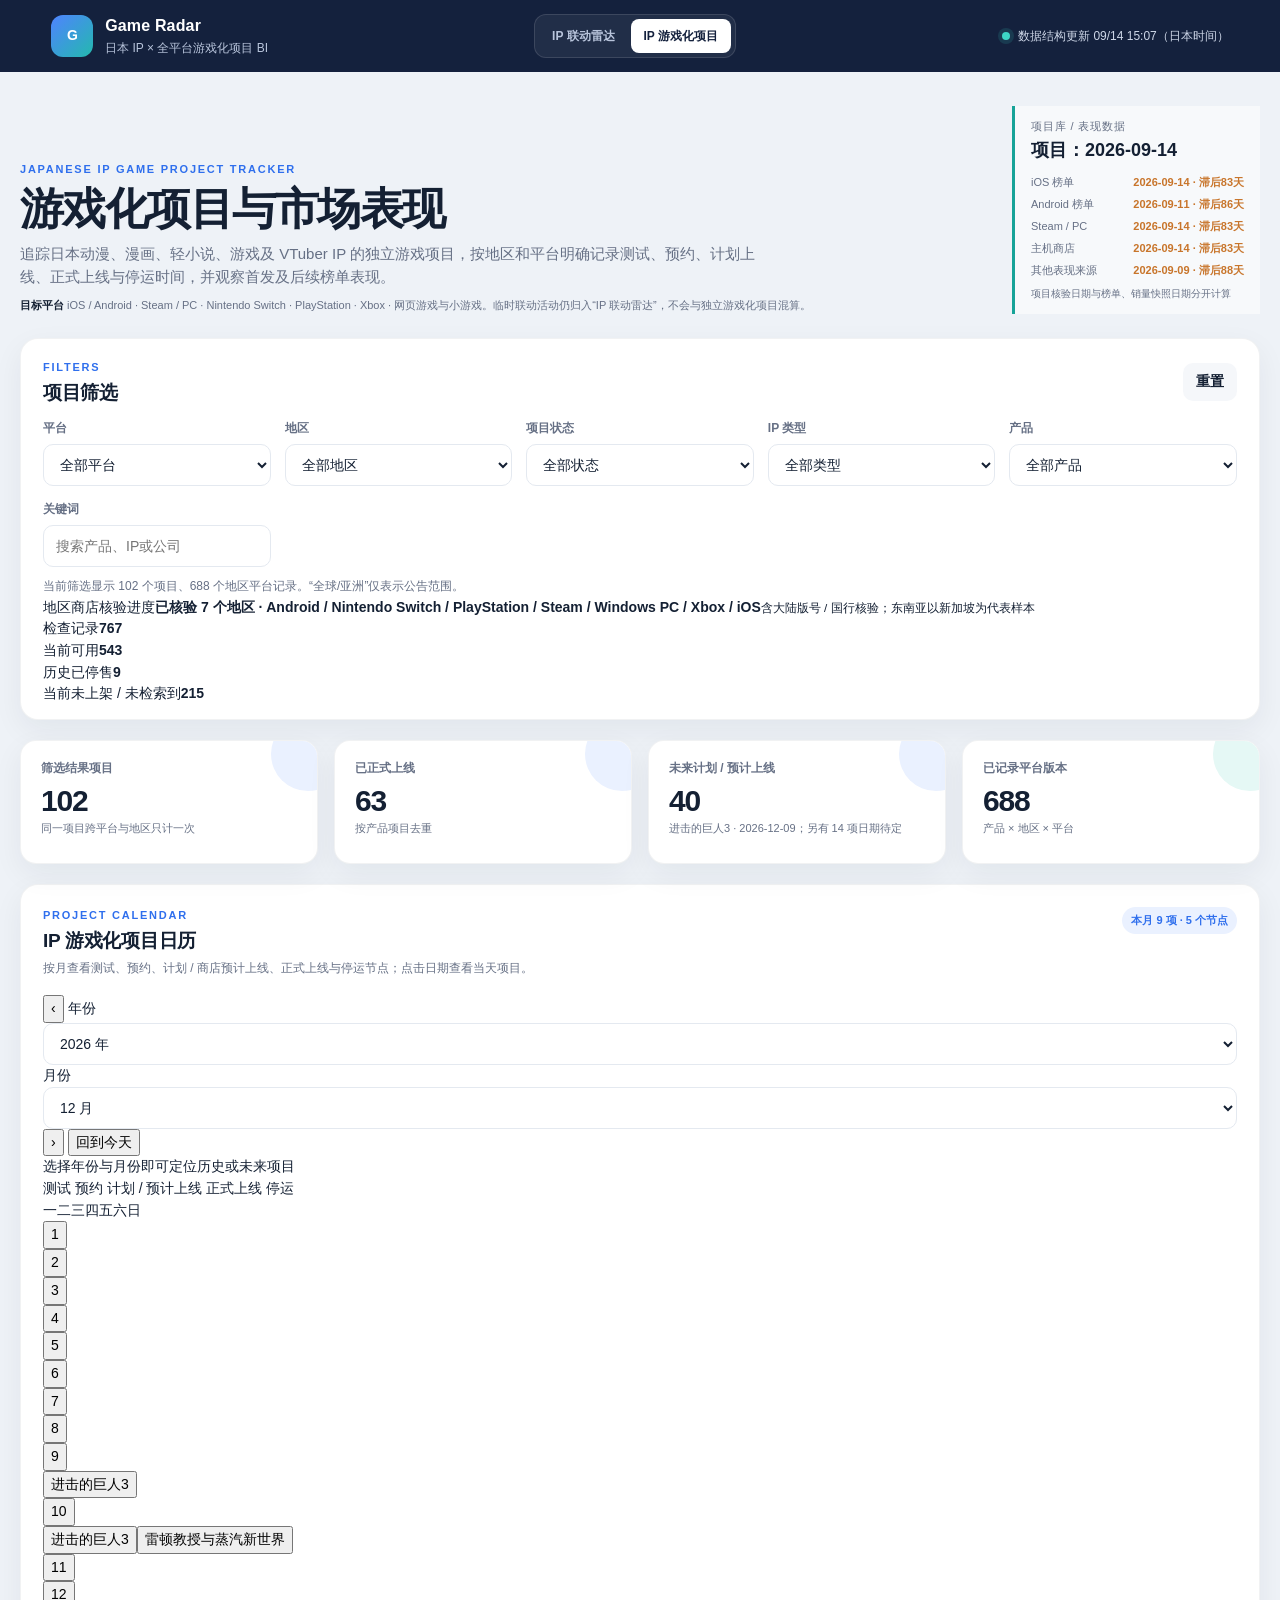
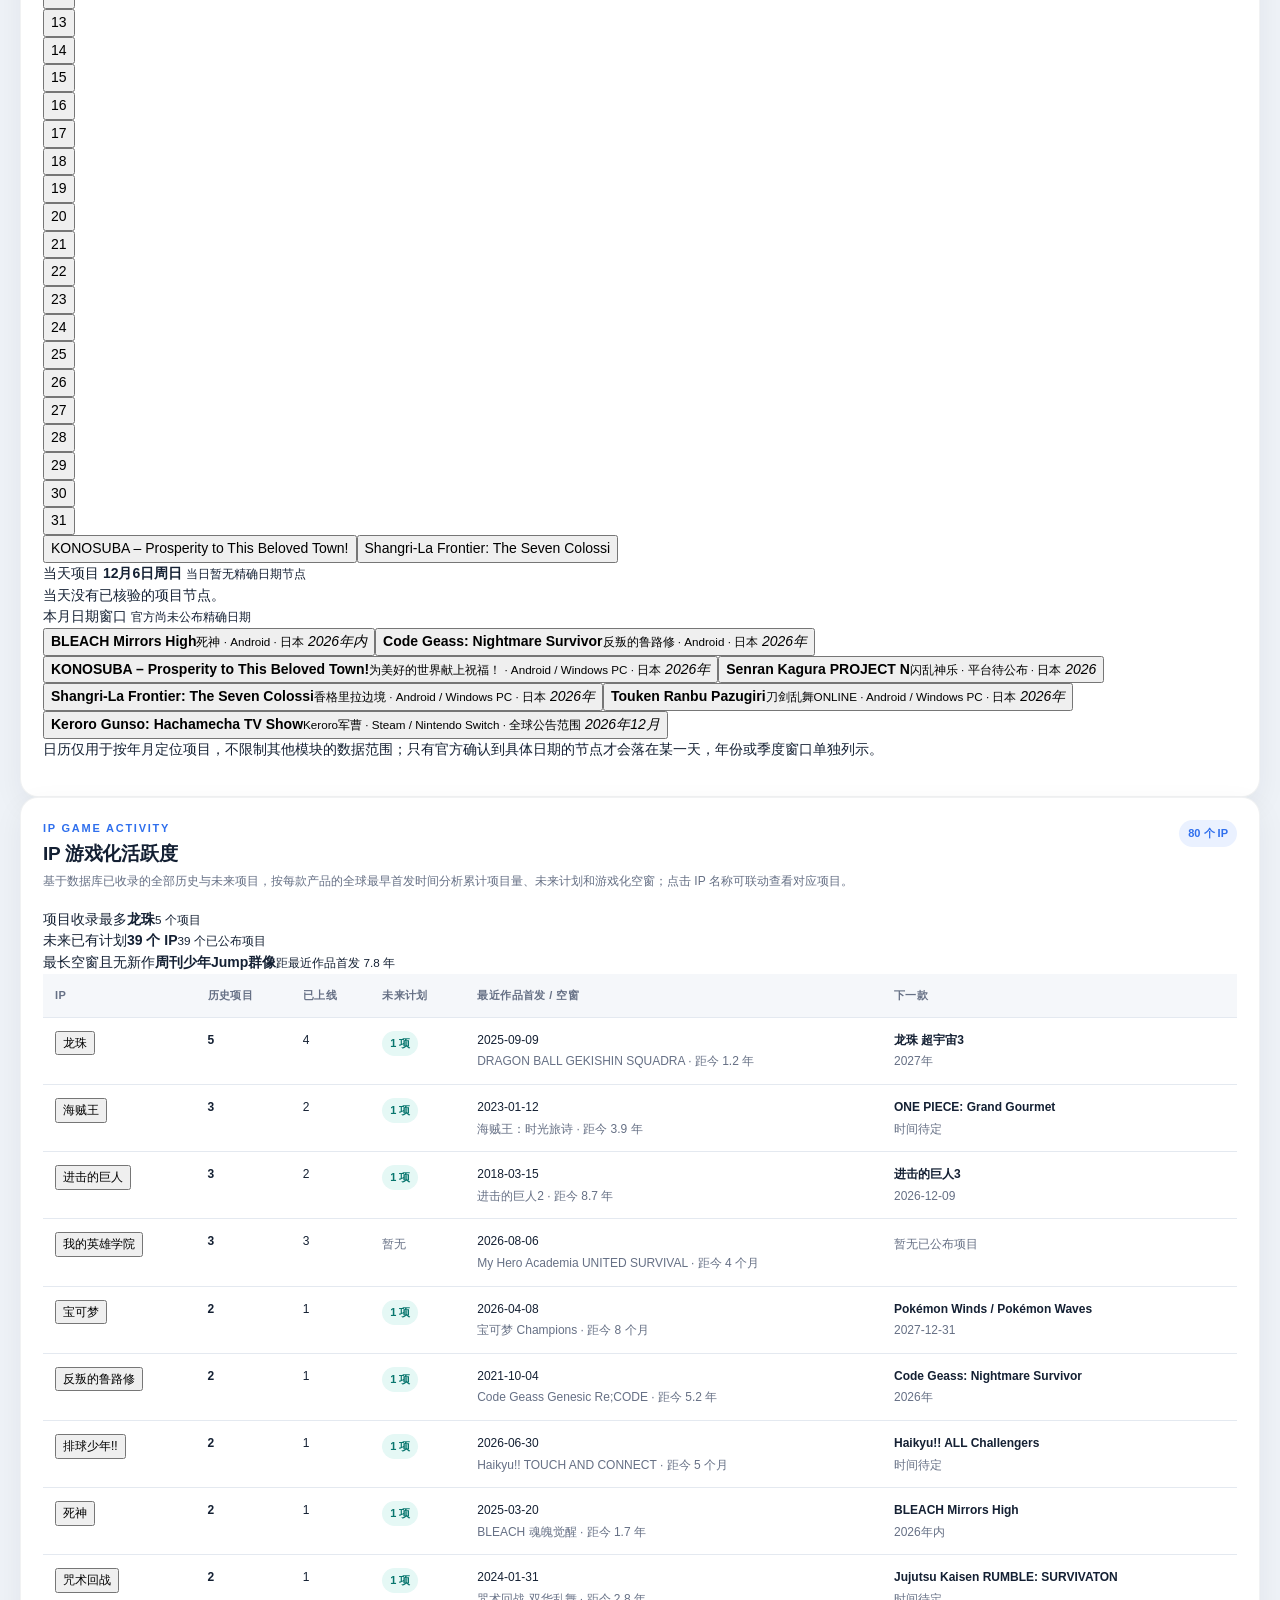
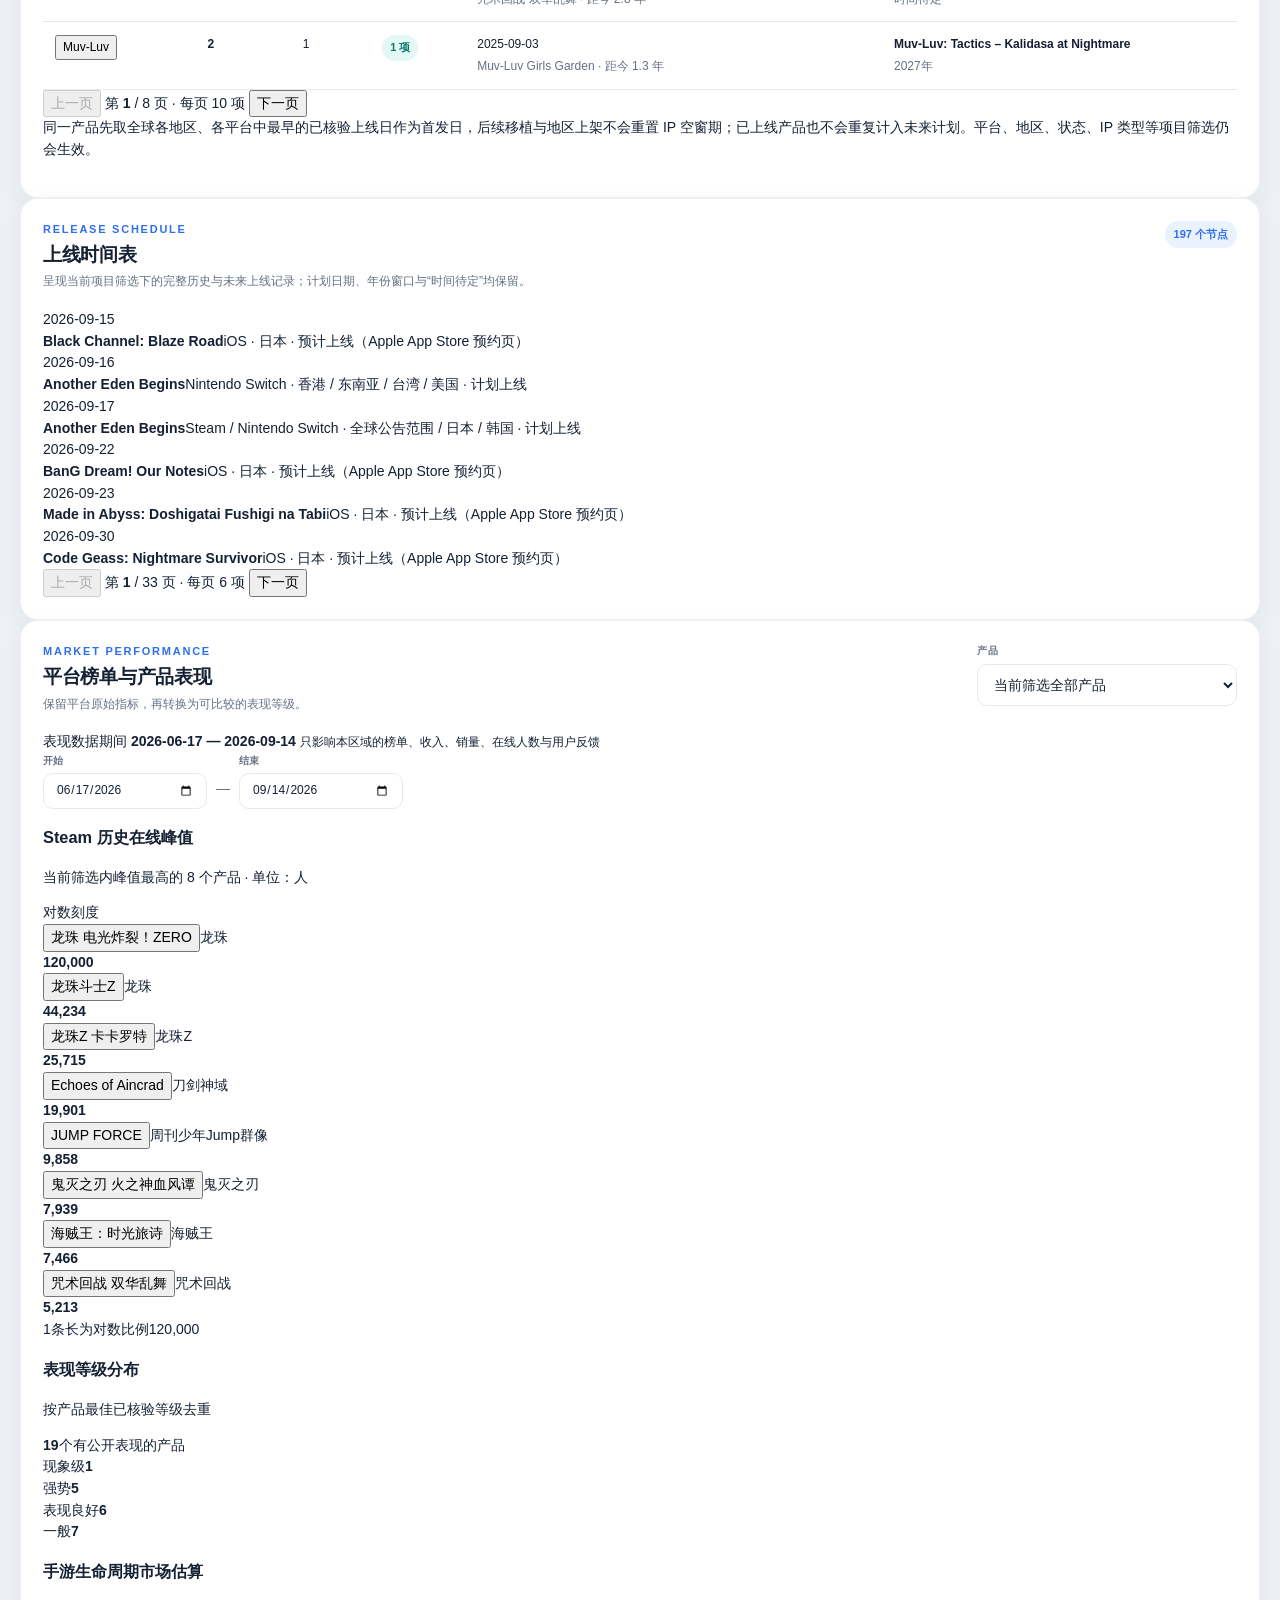
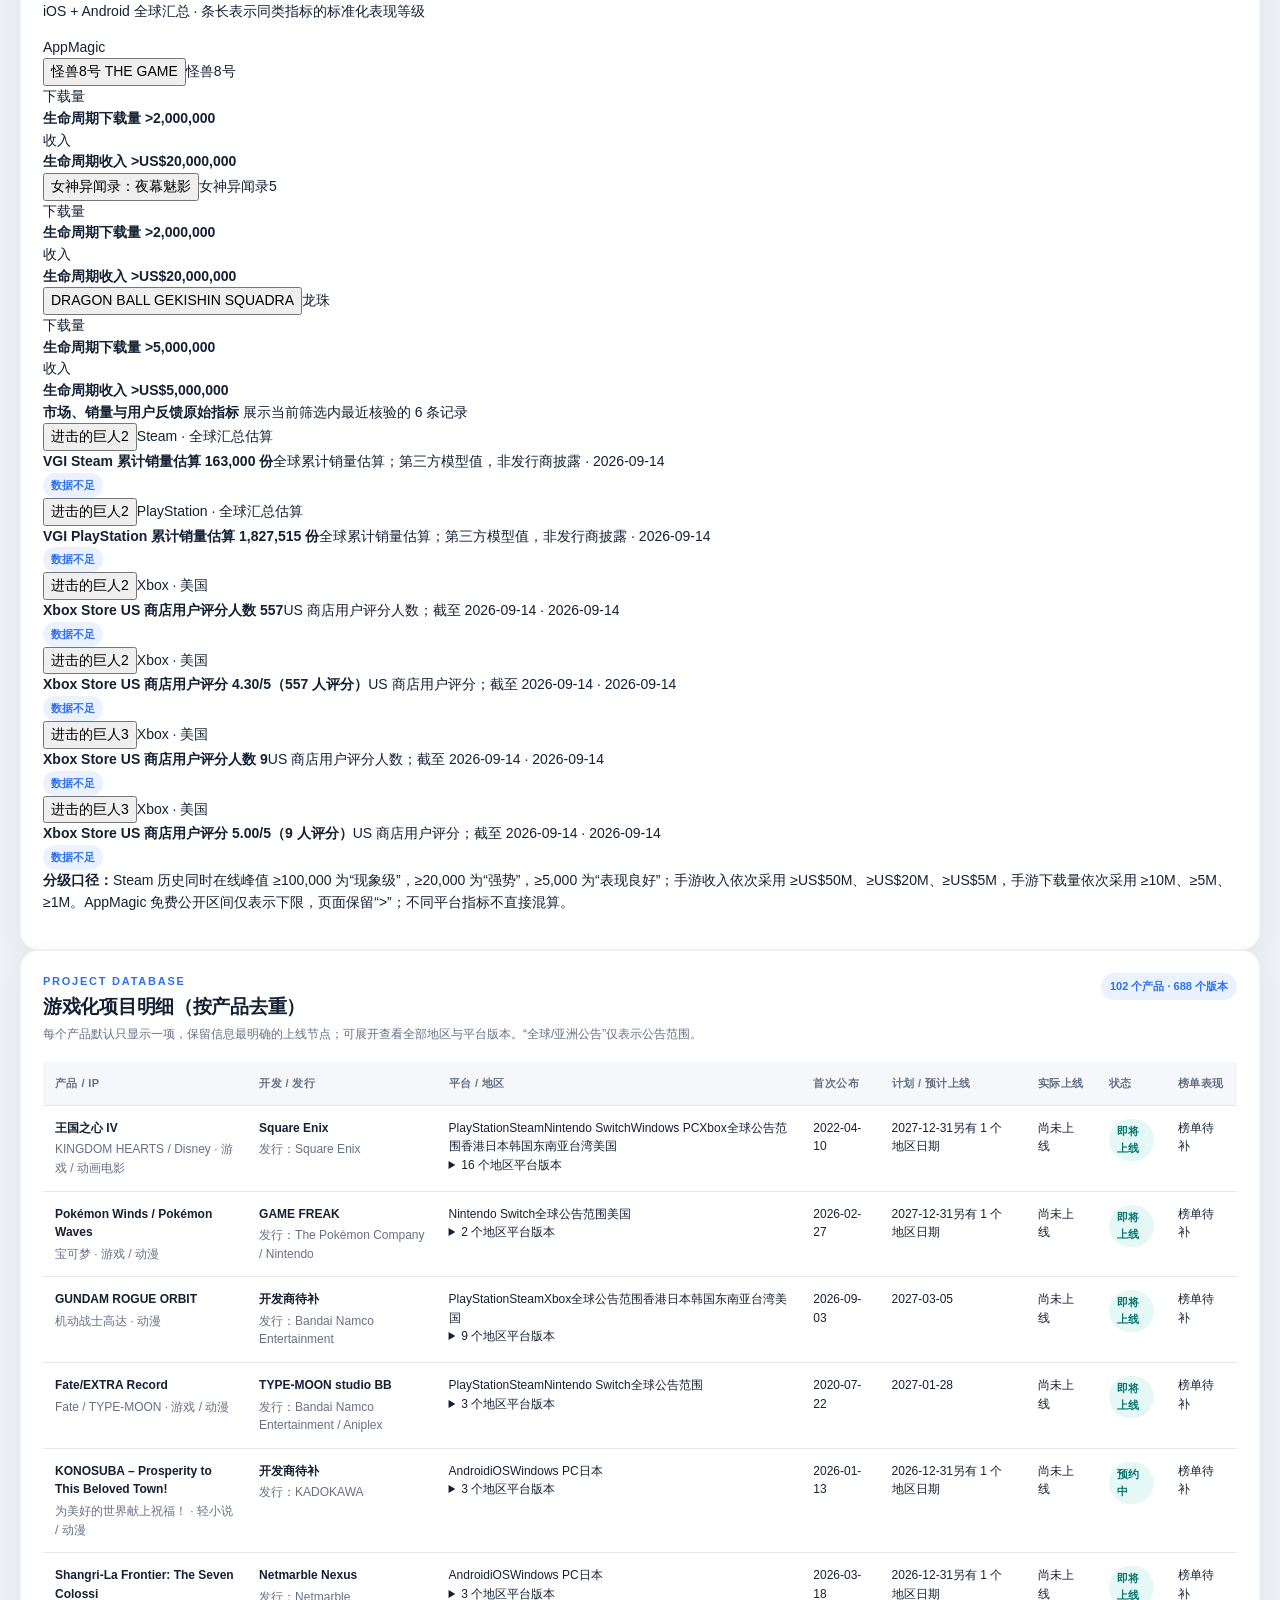
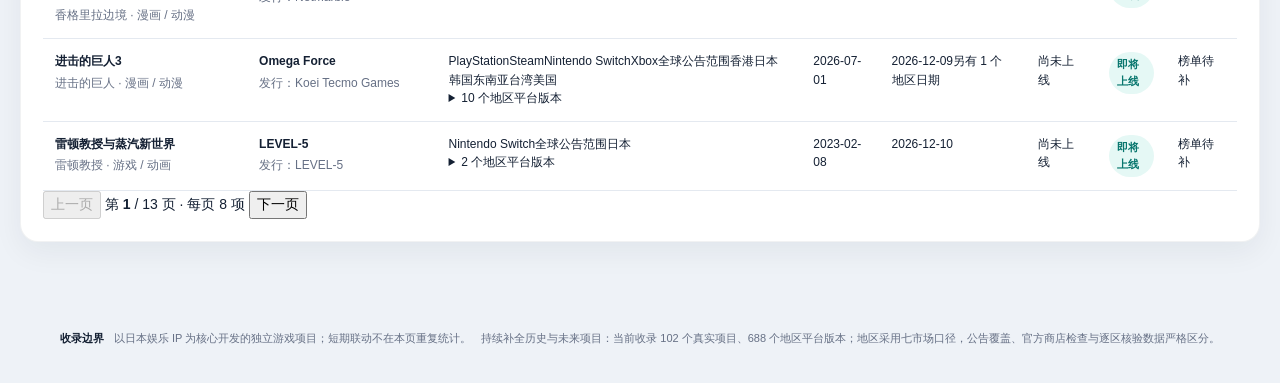
==== game-projects/index.html @ 8ee52258 "Audit upcoming project launch dates" ====
<!doctype html>
<html lang="zh-CN">
<head>
  <meta charset="utf-8">
  <meta name="viewport" content="width=device-width, initial-scale=1">
  <meta name="description" content="日本娱乐 IP 游戏化项目、上线时间与跨平台榜单表现 BI">
  <title>日本 IP 游戏化项目 BI</title>
  <link rel="icon" href="../favicon.svg" type="image/svg+xml">
  <link rel="stylesheet" href="../styles.css?v=20260914-source-freshness1">
  <link rel="stylesheet" href="styles.css?v=20260911-calendar-statuses">
</head>
<body>
  <header class="topbar">
    <a class="brand" href="./" aria-label="返回游戏化项目首页">
      <span class="brand-mark game-mark" aria-hidden="true">G</span>
      <span>
        <strong>Game Radar</strong>
        <small>日本 IP × 全平台游戏化项目 BI</small>
      </span>
    </a>
    <nav class="site-tabs" aria-label="BI 项目切换">
      <a class="site-tab" href="../">IP 联动雷达</a>
      <a class="site-tab active" href="./" aria-current="page">IP 游戏化项目</a>
    </nav>
    <div class="freshness">
      <span class="freshness-dot" aria-hidden="true"></span>
      <span id="generated-at">正在读取项目库…</span>
    </div>
  </header>

  <main>
    <section class="intro" aria-labelledby="page-title">
      <div>
        <p class="eyebrow">JAPANESE IP GAME PROJECT TRACKER</p>
        <h1 id="page-title">游戏化项目与市场表现</h1>
        <p class="intro-copy">追踪日本动漫、漫画、轻小说、游戏及 VTuber IP 的独立游戏项目，按地区和平台明确记录测试、预约、计划上线、正式上线与停运时间，并观察首发及后续榜单表现。</p>
        <p class="data-source-note"><strong>目标平台</strong> iOS / Android · Steam / PC · Nintendo Switch · PlayStation · Xbox · 网页游戏与小游戏。临时联动活动仍归入“IP 联动雷达”，不会与独立游戏化项目混算。</p>
      </div>
      <div class="data-date source-freshness-card">
        <span>项目库 / 表现数据</span>
        <strong id="latest-project-date">—</strong>
        <div id="project-source-freshness" class="source-freshness-list" aria-label="各市场表现数据源最新日期"></div>
        <small>项目核验日期与榜单、销量快照日期分开计算</small>
      </div>
    </section>

    <section class="filter-panel" aria-labelledby="filter-title">
      <div class="section-heading compact">
        <div>
          <p class="section-kicker">FILTERS</p>
          <h2 id="filter-title">项目筛选</h2>
        </div>
        <button id="reset-filters" class="button secondary" type="button">重置</button>
      </div>
      <div class="filters project-filters">
        <label>
          <span>平台</span>
          <select id="platform-filter"><option value="all">全部平台</option></select>
        </label>
        <label>
          <span>地区</span>
          <select id="region-filter"><option value="all">全部地区</option></select>
        </label>
        <label>
          <span>项目状态</span>
          <select id="status-filter"><option value="all">全部状态</option></select>
        </label>
        <label>
          <span>IP 类型</span>
          <select id="ip-type-filter"><option value="all">全部类型</option></select>
        </label>
        <label>
          <span>产品</span>
          <select id="product-filter"><option value="all">全部产品</option></select>
        </label>
        <label class="search-field">
          <span>关键词</span>
          <input id="search-filter" type="search" placeholder="搜索产品、IP或公司">
        </label>
      </div>
      <p id="filter-summary" class="filter-summary" aria-live="polite"></p>
      <div id="region-audit-summary" class="region-audit-summary" aria-live="polite"></div>
    </section>

    <section class="kpi-grid" aria-label="项目关键指标">
      <article class="kpi-card">
        <span>筛选结果项目</span>
        <strong id="kpi-projects">—</strong>
        <small>同一项目跨平台与地区只计一次</small>
      </article>
      <article class="kpi-card">
        <span>已正式上线</span>
        <strong id="kpi-launched">—</strong>
        <small>按产品项目去重</small>
      </article>
      <article class="kpi-card">
        <span>未来计划 / 预计上线</span>
        <strong id="kpi-upcoming">—</strong>
        <small id="kpi-upcoming-detail">含年份窗口与日期待定的已公布项目</small>
      </article>
      <article class="kpi-card accent">
        <span>已记录平台版本</span>
        <strong id="kpi-releases">—</strong>
        <small>产品 × 地区 × 平台</small>
      </article>
    </section>

    <section class="panel project-calendar-panel" aria-labelledby="project-calendar-title">
      <div class="section-heading">
        <div>
          <p class="section-kicker">PROJECT CALENDAR</p>
          <h2 id="project-calendar-title">IP 游戏化项目日历</h2>
          <p class="section-note">按月查看测试、预约、计划 / 商店预计上线、正式上线与停运节点；点击日期查看当天项目。</p>
        </div>
        <span id="recent-project-count" class="count-badge">本月 0 项</span>
      </div>
      <div class="project-calendar-toolbar">
        <div class="calendar-month-navigation" aria-label="切换日历月份">
          <button id="calendar-prev-month" class="calendar-nav-button" type="button" aria-label="上一个月">‹</button>
          <label class="calendar-period-field">
            <span>年份</span>
            <select id="calendar-year-select" aria-label="选择日历年份"></select>
          </label>
          <label class="calendar-period-field">
            <span>月份</span>
            <select id="calendar-month-select" aria-label="选择日历月份"></select>
          </label>
          <button id="calendar-next-month" class="calendar-nav-button" type="button" aria-label="下一个月">›</button>
          <button id="calendar-today" class="calendar-text-button" type="button">回到今天</button>
        </div>
        <span class="calendar-location-note">选择年份与月份即可定位历史或未来项目</span>
      </div>
      <div class="calendar-legend" aria-label="项目节点图例">
        <span><i class="calendar-event-dot testing" aria-hidden="true"></i>测试</span>
        <span><i class="calendar-event-dot preregister" aria-hidden="true"></i>预约</span>
        <span><i class="calendar-event-dot planned" aria-hidden="true"></i>计划 / 预计上线</span>
        <span><i class="calendar-event-dot launched" aria-hidden="true"></i>正式上线</span>
        <span><i class="calendar-event-dot ended" aria-hidden="true"></i>停运</span>
      </div>
      <div class="project-calendar-layout">
        <div class="project-calendar-main">
          <div class="calendar-weekdays" aria-hidden="true">
            <span>一</span><span>二</span><span>三</span><span>四</span><span>五</span><span class="weekend">六</span><span class="weekend">日</span>
          </div>
          <div id="project-calendar-grid" class="project-calendar-grid" role="grid" aria-label="IP 游戏化项目月历" aria-live="polite"></div>
        </div>
        <aside class="calendar-agenda" aria-labelledby="calendar-selected-date">
          <div class="calendar-agenda-heading">
            <span>当天项目</span>
            <strong id="calendar-selected-date">—</strong>
            <small id="calendar-selected-summary">请选择日历日期</small>
          </div>
          <div id="calendar-agenda-list" class="calendar-agenda-list"></div>
          <div id="calendar-agenda-empty" class="calendar-agenda-empty" hidden>当天没有已核验的项目节点。</div>
          <div id="calendar-window-section" class="calendar-window-section" hidden>
            <div class="calendar-window-heading">
              <span>本月日期窗口</span>
              <small>官方尚未公布精确日期</small>
            </div>
            <div id="calendar-window-list" class="calendar-window-list"></div>
          </div>
        </aside>
      </div>
      <p class="project-calendar-note">日历仅用于按年月定位项目，不限制其他模块的数据范围；只有官方确认到具体日期的节点才会落在某一天，年份或季度窗口单独列示。</p>
    </section>

    <section class="panel ip-activity-panel" aria-labelledby="ip-activity-title">
      <div class="section-heading">
        <div>
          <p class="section-kicker">IP GAME ACTIVITY</p>
          <h2 id="ip-activity-title">IP 游戏化活跃度</h2>
          <p class="section-note">基于数据库已收录的全部历史与未来项目，按每款产品的全球最早首发时间分析累计项目量、未来计划和游戏化空窗；点击 IP 名称可联动查看对应项目。</p>
        </div>
        <span id="ip-activity-count" class="count-badge">0 个 IP</span>
      </div>
      <div id="ip-activity-summary" class="ip-activity-summary" aria-live="polite"></div>
      <div class="table-wrap ip-activity-table-wrap">
        <table class="ip-activity-table">
          <thead>
            <tr>
              <th>IP</th>
              <th>历史项目</th>
              <th>已上线</th>
              <th>未来计划</th>
              <th>最近作品首发 / 空窗</th>
              <th>下一款</th>
            </tr>
          </thead>
          <tbody id="ip-activity-table-body"></tbody>
        </table>
      </div>
      <div id="ip-activity-empty" class="empty-state" hidden>当前筛选条件下没有可比较的 IP 游戏化项目。</div>
      <div id="ip-activity-pagination" class="pagination-bar" aria-label="IP 游戏化活跃度分页"></div>
      <div id="ip-drilldown-status" class="ip-drilldown-status" aria-live="polite" hidden>
        <span>当前查看 <strong id="ip-drilldown-name"></strong> 的上线时间、平台表现与项目明细</span>
        <button id="clear-ip-drilldown" type="button">查看全部 IP</button>
      </div>
      <p class="ip-activity-method">同一产品先取全球各地区、各平台中最早的已核验上线日作为首发日，后续移植与地区上架不会重置 IP 空窗期；已上线产品也不会重复计入未来计划。平台、地区、状态、IP 类型等项目筛选仍会生效。</p>
    </section>

    <section class="project-dashboard-grid">
      <article class="panel schedule-panel" aria-labelledby="schedule-title">
        <div class="section-heading">
          <div>
            <p class="section-kicker">RELEASE SCHEDULE</p>
            <h2 id="schedule-title">上线时间表</h2>
            <p class="section-note">呈现当前项目筛选下的完整历史与未来上线记录；计划日期、年份窗口与“时间待定”均保留。</p>
          </div>
          <span id="schedule-count" class="count-badge">0 个节点</span>
        </div>
        <div id="release-schedule" class="release-schedule" aria-live="polite"></div>
        <div id="schedule-empty" class="empty-state" hidden>当前筛选条件下没有可展示的上线时间。</div>
        <div id="schedule-pagination" class="pagination-bar" aria-label="上线时间表分页"></div>
      </article>

      <article id="performance-panel" class="panel performance-panel" aria-labelledby="performance-title">
        <div class="section-heading performance-heading">
          <div>
            <p class="section-kicker">MARKET PERFORMANCE</p>
            <h2 id="performance-title">平台榜单与产品表现</h2>
            <p id="performance-section-note" class="section-note">保留平台原始指标，再转换为可比较的表现等级。</p>
          </div>
          <label class="compact-select">
            <span>产品</span>
            <select id="performance-product-filter"><option value="all">当前筛选全部产品</option></select>
          </label>
        </div>
        <div class="project-date-panel performance-date-panel" role="group" aria-label="表现数据期间">
          <div>
            <span>表现数据期间</span>
            <strong id="performance-date-range-label">—</strong>
            <small>只影响本区域的榜单、收入、销量、在线人数与用户反馈</small>
          </div>
          <div class="date-range-fields">
            <label>
              <span>开始</span>
              <input id="performance-start-date-filter" type="date">
            </label>
            <span class="date-range-separator" aria-hidden="true">—</span>
            <label>
              <span>结束</span>
              <input id="performance-end-date-filter" type="date">
            </label>
          </div>
        </div>
        <div id="performance-overview-view">
          <div class="performance-visual-grid">
            <section class="performance-chart-block" aria-labelledby="steam-peak-title">
              <div class="performance-chart-heading">
                <div>
                  <h3 id="steam-peak-title">Steam 历史在线峰值</h3>
                  <p>当前筛选内峰值最高的 8 个产品 · 单位：人</p>
                </div>
                <span class="chart-scale-badge">对数刻度</span>
              </div>
              <div id="steam-peak-chart" class="steam-peak-chart" role="img" aria-label="Steam 历史同时在线峰值横向排行榜"></div>
              <div id="steam-peak-empty" class="chart-empty" hidden>当前筛选范围没有可比较的 Steam 在线峰值。</div>
            </section>
            <section class="performance-chart-block tier-chart-block" aria-labelledby="performance-tier-title">
              <div class="performance-chart-heading">
                <div>
                  <h3 id="performance-tier-title">表现等级分布</h3>
                  <p>按产品最佳已核验等级去重</p>
                </div>
              </div>
              <div id="performance-tier-chart" class="performance-tier-chart" role="img" aria-label="产品表现等级分布"></div>
              <div id="performance-tier-empty" class="chart-empty" hidden>当前筛选范围没有已分级的产品。</div>
            </section>
          </div>
          <section class="performance-chart-block mobile-market-block" aria-labelledby="mobile-market-title">
            <div class="performance-chart-heading">
              <div>
                <h3 id="mobile-market-title">手游生命周期市场估算</h3>
                <p>iOS + Android 全球汇总 · 条长表示同类指标的标准化表现等级</p>
              </div>
              <span class="chart-scale-badge">AppMagic</span>
            </div>
            <div id="mobile-market-chart" class="mobile-market-chart" role="img" aria-label="手游生命周期下载量与收入估算"></div>
            <div id="mobile-market-empty" class="chart-empty" hidden>当前筛选范围没有可比较的手游市场估算。</div>
          </section>
        </div>

        <div id="product-performance-view" class="product-performance-view" hidden>
          <div class="product-performance-context">
            <div>
              <span>产品专属表现</span>
              <strong id="product-performance-name">—</strong>
              <small id="product-performance-scope">按平台分别展示重要指标</small>
            </div>
            <button id="clear-performance-product" type="button">返回全部产品概览</button>
          </div>
          <div id="product-platform-timelines" class="product-platform-timelines" aria-live="polite"></div>
        </div>

        <div class="performance-detail-heading">
          <strong>市场、销量与用户反馈原始指标</strong>
          <span id="performance-detail-note">展示当前筛选内最近核验的 6 条记录</span>
        </div>
        <div id="performance-list" class="performance-list" aria-live="polite"></div>
        <div id="performance-empty" class="empty-state" hidden>榜单数据正在建库，尚无可展示的产品表现。</div>
        <p id="performance-method" class="performance-method"><strong>分级口径：</strong>Steam 历史同时在线峰值 ≥100,000 为“现象级”，≥20,000 为“强势”，≥5,000 为“表现良好”；手游收入依次采用 ≥US$50M、≥US$20M、≥US$5M，手游下载量依次采用 ≥10M、≥5M、≥1M。AppMagic 免费公开区间仅表示下限，页面保留“&gt;”；不同平台指标不直接混算。</p>
      </article>
    </section>

    <section class="panel table-panel" aria-labelledby="project-table-title">
      <div class="section-heading">
        <div>
          <p class="section-kicker">PROJECT DATABASE</p>
          <h2 id="project-table-title">游戏化项目明细（按产品去重）</h2>
          <p class="section-note">每个产品默认只显示一项，保留信息最明确的上线节点；可展开查看全部地区与平台版本。“全球/亚洲公告”仅表示公告范围。</p>
        </div>
        <span id="project-count" class="count-badge">0 个产品</span>
      </div>
      <div class="table-wrap project-table-wrap">
        <table class="project-table">
          <thead>
            <tr>
              <th>产品 / IP</th>
              <th>开发 / 发行</th>
              <th>平台 / 地区</th>
              <th>首次公布</th>
              <th>计划 / 预计上线</th>
              <th>实际上线</th>
              <th>状态</th>
              <th>榜单表现</th>
            </tr>
          </thead>
          <tbody id="project-table-body"></tbody>
        </table>
      </div>
      <div id="project-table-empty" class="empty-state" hidden>项目数据正在建库，当前没有已核验记录。</div>
      <div id="project-pagination" class="pagination-bar" aria-label="游戏化项目明细分页"></div>
    </section>
  </main>

  <footer>
    <strong>收录边界</strong>
    <span>以日本娱乐 IP 为核心开发的独立游戏项目；短期联动不在本页重复统计。</span>
    <span id="footer-source" class="footer-source">持续补全历史与未来项目；地区采用七市场口径，公告覆盖、官方商店检查与逐区核验数据严格区分。</span>
  </footer>

  <script src="data/projects.js?v=20260914-full-date-audit"></script>
  <script src="../name-localization.js?v=20260914-joro-history"></script>
  <script src="app.js?v=20260914-apple-expected-date"></script>
</body>
</html>
---- styles.css ----
:root {
  color-scheme: light;
  --ink: #142033;
  --muted: #667085;
  --line: #e4e9f0;
  --surface: #ffffff;
  --surface-soft: #f5f7fa;
  --page: #eef2f7;
  --navy: #14213d;
  --blue: #2f6fed;
  --blue-soft: #eaf1ff;
  --teal: #17a398;
  --teal-soft: #e5f8f5;
  --orange: #f59e0b;
  --orange-soft: #fff5dc;
  --red: #dc4c64;
  --red-soft: #fff0f3;
  --shadow: 0 10px 30px rgba(20, 32, 51, 0.06);
  --radius: 18px;
}

* { box-sizing: border-box; }

body {
  margin: 0;
  background: var(--page);
  color: var(--ink);
  font-family: Inter, ui-sans-serif, -apple-system, BlinkMacSystemFont, "Segoe UI", "PingFang SC", "Hiragino Sans GB", "Microsoft YaHei", sans-serif;
  font-size: 14px;
  line-height: 1.55;
}

button, input, select { font: inherit; }

a { color: var(--blue); }

.sr-only {
  position: absolute;
  width: 1px;
  height: 1px;
  padding: 0;
  margin: -1px;
  overflow: hidden;
  clip: rect(0, 0, 0, 0);
  white-space: nowrap;
  border: 0;
}

.topbar {
  min-height: 72px;
  padding: 14px clamp(20px, 4vw, 56px);
  display: flex;
  align-items: center;
  justify-content: space-between;
  gap: 20px;
  background: var(--navy);
  color: #ffffff;
}

.brand {
  color: inherit;
  text-decoration: none;
  display: flex;
  align-items: center;
  gap: 12px;
}

.brand-mark {
  width: 42px;
  height: 42px;
  display: grid;
  place-items: center;
  border-radius: 12px;
  background: linear-gradient(135deg, #4f83ff, #23b9ae);
  font-weight: 800;
  letter-spacing: -0.04em;
}

.brand strong,
.brand small { display: block; }

.brand strong { font-size: 16px; letter-spacing: 0.01em; }
.brand small { color: #b9c5dc; font-size: 12px; }

.site-tabs {
  display: flex;
  align-items: center;
  gap: 3px;
  margin: 0 auto;
  padding: 4px;
  border: 1px solid rgba(255, 255, 255, 0.12);
  border-radius: 12px;
  background: rgba(255, 255, 255, 0.06);
}

.site-tab {
  display: inline-flex;
  align-items: center;
  justify-content: center;
  min-height: 34px;
  padding: 6px 13px;
  border-radius: 8px;
  color: #b9c5dc;
  font-size: 12px;
  font-weight: 750;
  text-decoration: none;
  white-space: nowrap;
  transition: color 160ms ease, background 160ms ease;
}

.site-tab:hover { color: #ffffff; background: rgba(255, 255, 255, 0.08); }
.site-tab.active { color: var(--navy); background: #ffffff; }
.site-tab:focus-visible { outline: 3px solid rgba(79, 131, 255, 0.42); outline-offset: 2px; }

.freshness {
  display: flex;
  align-items: center;
  gap: 8px;
  color: #ced7e8;
  font-size: 12px;
}

.freshness-dot {
  width: 8px;
  height: 8px;
  border-radius: 50%;
  background: #3dd6c6;
  box-shadow: 0 0 0 4px rgba(61, 214, 198, 0.14);
}

main {
  width: min(1480px, calc(100% - 40px));
  margin: 0 auto;
  padding: 34px 0 48px;
}

.intro {
  display: flex;
  justify-content: space-between;
  align-items: flex-end;
  gap: 28px;
  margin-bottom: 24px;
}

.eyebrow,
.section-kicker {
  margin: 0 0 5px;
  color: var(--blue);
  font-size: 11px;
  font-weight: 800;
  letter-spacing: 0.16em;
}

h1, h2, p { margin-top: 0; }
h1 { margin-bottom: 8px; font-size: clamp(28px, 4vw, 44px); line-height: 1.15; letter-spacing: -0.035em; }
h2 { margin-bottom: 0; font-size: 19px; line-height: 1.3; letter-spacing: -0.015em; }

.intro-copy {
  max-width: 760px;
  margin-bottom: 0;
  color: var(--muted);
  font-size: 15px;
}

.data-source-note {
  margin: 8px 0 0;
  color: var(--muted);
  font-size: 11px;
}

.data-source-note strong { color: var(--ink); }

.data-date {
  min-width: 156px;
  padding: 12px 16px;
  border-left: 3px solid var(--teal);
  background: rgba(255, 255, 255, 0.55);
}

.data-date span,
.data-date strong { display: block; }
.data-date span { color: var(--muted); font-size: 11px; text-transform: uppercase; letter-spacing: 0.08em; }
.data-date strong { margin-top: 2px; font-size: 18px; }

.source-freshness-card {
  min-width: 248px;
  max-width: 290px;
}

.source-freshness-card > strong {
  margin-bottom: 9px;
}

.source-freshness-card > small {
  display: block;
  margin-top: 8px;
  color: var(--muted);
  font-size: 10px;
  line-height: 1.45;
}

.source-freshness-list {
  display: grid;
  gap: 5px;
}

.source-freshness-item {
  display: flex;
  align-items: center;
  justify-content: space-between;
  gap: 12px;
  font-size: 11px;
}

.source-freshness-item span {
  color: var(--muted);
  text-transform: none;
  letter-spacing: 0;
}

.source-freshness-item time {
  color: var(--ink);
  font-variant-numeric: tabular-nums;
  font-weight: 750;
}

.source-freshness-item.is-stale time {
  color: #c8752b;
}

.source-freshness-item.is-missing time {
  color: #a5485d;
}

.new-alert-panel {
  position: relative;
  overflow: hidden;
  margin-bottom: 20px;
  padding: 20px 22px 22px;
  border: 1px solid rgba(220, 76, 100, 0.2);
  border-radius: var(--radius);
  background: linear-gradient(135deg, rgba(255, 240, 243, 0.98), rgba(255, 249, 235, 0.94));
  box-shadow: 0 12px 34px rgba(171, 62, 83, 0.09);
}

.new-alert-panel::after {
  content: "NEW";
  position: absolute;
  top: -13px;
  right: 16px;
  color: rgba(220, 76, 100, 0.055);
  font-size: 74px;
  font-weight: 900;
  letter-spacing: -0.07em;
  pointer-events: none;
}

.new-alert-panel[hidden] { display: none; }

.new-alert-heading {
  position: relative;
  z-index: 1;
  display: flex;
  align-items: flex-start;
  justify-content: space-between;
  gap: 18px;
  margin-bottom: 14px;
}

.new-alert-heading .section-kicker { color: var(--red); }
.new-alert-heading p:last-child { margin: 5px 0 0; color: var(--muted); font-size: 12px; }

.new-alert-count {
  flex: 0 0 auto;
  display: inline-flex;
  align-items: center;
  min-height: 30px;
  padding: 5px 10px;
  border-radius: 999px;
  background: var(--red);
  color: #ffffff;
  font-size: 11px;
  font-weight: 800;
}

.new-alert-list {
  position: relative;
  z-index: 1;
  display: grid;
  grid-template-columns: repeat(auto-fit, minmax(290px, 1fr));
  gap: 12px;
}

.new-alert-card {
  display: grid;
  grid-template-rows: auto auto 1fr auto;
  gap: 11px;
  min-width: 0;
  padding: 15px;
  border: 1px solid rgba(220, 76, 100, 0.13);
  border-radius: 13px;
  background: rgba(255, 255, 255, 0.9);
  box-shadow: 0 5px 16px rgba(79, 40, 49, 0.045);
}

.new-alert-card-top {
  display: flex;
  align-items: center;
  justify-content: space-between;
  gap: 10px;
}

.new-alert-status,
.new-alert-discovered {
  font-size: 10px;
  font-weight: 800;
}

.new-alert-status {
  padding: 3px 7px;
  border-radius: 999px;
  background: var(--orange-soft);
  color: #8b5a00;
}

.new-alert-discovered { color: var(--red); }

.new-alert-card h3 {
  display: flex;
  align-items: baseline;
  flex-wrap: wrap;
  gap: 5px 8px;
  margin: 0;
  font-size: 15px;
  line-height: 1.4;
}

.new-alert-card h3 span { font-weight: 800; }
.new-alert-card h3 i { color: var(--muted); font-size: 11px; font-style: normal; }
.new-alert-card h3 strong { color: var(--red); font-weight: 850; }

.new-alert-meta {
  display: grid;
  gap: 5px;
  margin: 0;
}

.new-alert-meta div { display: grid; grid-template-columns: 56px minmax(0, 1fr); gap: 8px; }
.new-alert-meta dt { color: var(--muted); font-size: 10px; }
.new-alert-meta dd { min-width: 0; margin: 0; color: var(--ink); font-size: 11px; font-weight: 650; overflow-wrap: anywhere; }

.new-alert-action {
  justify-self: start;
  min-height: 32px;
  padding: 5px 11px;
  border: 1px solid rgba(220, 76, 100, 0.2);
  border-radius: 9px;
  background: var(--red-soft);
  color: #b02b43;
  cursor: pointer;
  font-size: 11px;
  font-weight: 800;
}

.new-alert-action:hover { border-color: rgba(220, 76, 100, 0.4); background: #ffe4ea; }
.new-alert-action:focus-visible { outline: 3px solid rgba(220, 76, 100, 0.2); outline-offset: 2px; }

.filter-panel,
.panel,
.kpi-card {
  background: var(--surface);
  border: 1px solid rgba(20, 32, 51, 0.06);
  box-shadow: var(--shadow);
}

.filter-panel,
.panel { border-radius: var(--radius); }

.filter-panel,
.panel { scroll-margin-top: 126px; }

.filter-panel {
  padding: 20px 22px 14px;
  margin-bottom: 20px;
}

.section-heading {
  display: flex;
  align-items: flex-start;
  justify-content: space-between;
  gap: 16px;
  margin-bottom: 18px;
}

.section-heading.compact { align-items: center; margin-bottom: 14px; }
.section-note { margin: 5px 0 0; color: var(--muted); font-size: 12px; }

.button {
  border: 0;
  border-radius: 10px;
  padding: 8px 13px;
  cursor: pointer;
  font-weight: 700;
}

.button.secondary { background: var(--surface-soft); color: var(--ink); }
.button:hover { filter: brightness(0.97); }
.button:focus-visible,
select:focus-visible,
input:focus-visible { outline: 3px solid rgba(47, 111, 237, 0.24); outline-offset: 2px; }

.filters {
  display: grid;
  grid-template-columns: repeat(5, minmax(145px, 1fr));
  gap: 14px;
}

.filters label,
.compact-select { display: grid; gap: 6px; }
.filters label > span { color: var(--muted); font-size: 12px; font-weight: 700; }

select,
input[type="search"],
input[type="date"] {
  width: 100%;
  height: 42px;
  border: 1px solid var(--line);
  border-radius: 10px;
  background: #ffffff;
  color: var(--ink);
  padding: 0 12px;
}

.date-range-panel {
  margin-bottom: 16px;
  padding: 14px 16px 10px;
  border: 1px solid rgba(47, 111, 237, 0.14);
  border-radius: 13px;
  background: linear-gradient(135deg, rgba(47, 111, 237, 0.065), rgba(20, 184, 166, 0.045));
}

.sticky-date-shell {
  position: sticky;
  top: 0;
  z-index: 24;
  padding: 0 clamp(20px, 4vw, 56px);
  border-bottom: 1px solid rgba(20, 32, 51, 0.08);
  background: rgba(238, 242, 247, 0.94);
  box-shadow: 0 8px 22px rgba(20, 32, 51, 0.08);
  backdrop-filter: blur(14px);
  -webkit-backdrop-filter: blur(14px);
}

.sticky-date-panel {
  width: min(1480px, 100%);
  margin: 0 auto;
  padding: 9px 16px 6px;
  border-top: 0;
  border-radius: 0 0 13px 13px;
  box-shadow: none;
}

.sticky-date-panel .range-slider {
  height: 22px;
  margin-top: 5px;
}

.sticky-date-panel .range-slider::before,
.sticky-date-panel .range-slider-track { top: 8px; }

.date-range-header {
  display: flex;
  align-items: flex-end;
  justify-content: space-between;
  gap: 20px;
}

.date-range-header > div:first-child { display: grid; gap: 3px; }
.date-range-header > div:first-child > span {
  color: var(--muted);
  font-size: 11px;
  font-weight: 800;
  letter-spacing: 0.08em;
}
.date-range-header > div:first-child > strong { font-size: 16px; }

.date-range-fields {
  display: flex;
  align-items: flex-end;
  gap: 9px;
}

.date-range-fields label { display: grid; gap: 4px; }
.date-range-fields label > span { color: var(--muted); font-size: 10px; font-weight: 800; }
.date-range-fields input[type="date"] { width: 164px; height: 36px; font-size: 12px; }
.date-range-separator { padding-bottom: 9px; color: var(--muted); }

.range-slider {
  position: relative;
  height: 28px;
  margin: 11px 2px 0;
}

.range-slider::before,
.range-slider-track {
  content: "";
  position: absolute;
  top: 11px;
  left: 0;
  width: 100%;
  height: 6px;
  border-radius: 999px;
}

.range-slider::before { background: #dce4ee; }
.range-slider-track { background: linear-gradient(to right, #dce4ee 0%, var(--blue) 0%, var(--teal) 100%, #dce4ee 100%); }

.range-slider input[type="range"] {
  position: absolute;
  inset: 0;
  z-index: 2;
  width: 100%;
  height: 28px;
  margin: 0;
  appearance: none;
  -webkit-appearance: none;
  pointer-events: none;
  background: transparent;
}

.range-slider input[type="range"]::-webkit-slider-runnable-track { height: 6px; background: transparent; }
.range-slider input[type="range"]::-moz-range-track { height: 6px; background: transparent; }
.range-slider input[type="range"]::-webkit-slider-thumb {
  width: 20px;
  height: 20px;
  margin-top: -7px;
  border: 3px solid #ffffff;
  border-radius: 50%;
  appearance: none;
  -webkit-appearance: none;
  background: var(--blue);
  box-shadow: 0 2px 8px rgba(20, 32, 51, 0.28);
  cursor: grab;
  pointer-events: auto;
}
.range-slider input[type="range"]::-moz-range-thumb {
  width: 15px;
  height: 15px;
  border: 3px solid #ffffff;
  border-radius: 50%;
  background: var(--blue);
  box-shadow: 0 2px 8px rgba(20, 32, 51, 0.28);
  cursor: grab;
  pointer-events: auto;
}
.range-slider input[type="range"]:active::-webkit-slider-thumb { cursor: grabbing; transform: scale(1.08); }
.range-slider input[type="range"]:focus-visible { outline: none; }
.range-slider input[type="range"]:focus-visible::-webkit-slider-thumb { box-shadow: 0 0 0 4px rgba(47, 111, 237, 0.22); }

.range-extents {
  display: flex;
  justify-content: space-between;
  color: var(--muted);
  font-size: 10px;
}

.source-links { display: flex; flex-wrap: wrap; gap: 5px 10px; }

.filter-summary { min-height: 20px; margin: 10px 0 0; color: var(--muted); font-size: 12px; }

.kpi-grid {
  display: grid;
  grid-template-columns: repeat(4, minmax(0, 1fr));
  gap: 16px;
  margin-bottom: 20px;
}

.kpi-card {
  min-height: 124px;
  border-radius: 16px;
  padding: 18px 20px;
  position: relative;
  overflow: hidden;
}

.kpi-card::after {
  content: "";
  position: absolute;
  width: 74px;
  height: 74px;
  right: -28px;
  top: -24px;
  border-radius: 50%;
  background: var(--blue-soft);
}

.kpi-card.accent::after { background: var(--teal-soft); }
.kpi-card span, .kpi-card strong, .kpi-card small { display: block; position: relative; z-index: 1; }
.kpi-card span { color: var(--muted); font-size: 12px; font-weight: 700; }
.kpi-card strong { margin: 6px 0 2px; font-size: 30px; line-height: 1.15; letter-spacing: -0.04em; }
.kpi-card small { color: var(--muted); font-size: 11px; }

.ip-ranking-panel { margin-bottom: 20px; }

.ranking-grades {
  display: flex;
  justify-content: flex-end;
  flex-wrap: wrap;
  gap: 7px;
  max-width: 520px;
}

.grade {
  display: inline-flex;
  align-items: center;
  width: fit-content;
  border-radius: 999px;
  padding: 4px 8px;
  font-size: 10px;
  font-weight: 800;
  white-space: nowrap;
}

.grade.phenomenon { color: #9b2c50; background: #ffe7ef; }
.grade.strong { color: #8b5a00; background: var(--orange-soft); }
.grade.effective { color: #08766e; background: var(--teal-soft); }
.grade.ordinary { color: #526075; background: #edf1f6; }
.grade.insufficient { color: var(--muted); background: var(--surface-soft); }

.score-standard {
  display: flex;
  align-items: center;
  flex-wrap: wrap;
  gap: 7px 10px;
  margin: 15px 0 10px;
  padding: 11px 13px;
  border-radius: 10px;
  background: var(--blue-soft);
  color: var(--ink);
  font-size: 11px;
}

.score-standard strong { color: var(--blue); }
.score-standard b { font-size: 14px; }
.score-plus { color: var(--muted); }
.score-detail,
.score-exclusion {
  padding-left: 10px;
  border-left: 1px solid var(--line);
  color: var(--muted);
}

.score-exclusion { font-weight: 700; }

.ip-ranking-list { display: grid; }

.ip-rank-row {
  display: grid;
  grid-template-columns: 42px minmax(0, 1fr) minmax(285px, 0.42fr);
  gap: 16px;
  align-items: center;
  padding: 16px 0;
  border-top: 1px solid var(--line);
}

.ip-rank-row:first-child { border-top: 0; padding-top: 5px; }

.ip-rank-position {
  width: 34px;
  height: 34px;
  display: grid;
  place-items: center;
  border-radius: 11px;
  background: var(--surface-soft);
  color: var(--muted);
  font-size: 13px;
  font-weight: 850;
}

.ip-rank-row:nth-child(-n+3) .ip-rank-position {
  color: var(--blue);
  background: var(--blue-soft);
}

.ip-rank-head {
  display: flex;
  align-items: center;
  gap: 9px;
  min-width: 0;
}

.ip-rank-name {
  min-width: 0;
  padding: 0;
  border: 0;
  background: transparent;
  color: var(--ink);
  cursor: pointer;
  font-weight: 800;
  text-align: left;
  white-space: nowrap;
  overflow: hidden;
  text-overflow: ellipsis;
}

.ip-rank-name:hover { color: var(--blue); }
.ip-rank-meta { margin: 3px 0 7px; color: var(--muted); font-size: 11px; }
.ip-score-track { height: 7px; overflow: hidden; border-radius: 99px; background: var(--surface-soft); }
.ip-score-bar { height: 100%; border-radius: inherit; background: #9aa5b5; }
.ip-score-bar.phenomenon { background: linear-gradient(90deg, #dc4c64, #9b2c50); }
.ip-score-bar.strong { background: linear-gradient(90deg, var(--orange), #d98300); }
.ip-score-bar.effective { background: linear-gradient(90deg, var(--blue), var(--teal)); }
.ip-score-bar.ordinary { background: #9aa5b5; }
.ip-score-bar.insufficient { background: var(--line); }

.ip-region-effects {
  display: flex;
  flex-wrap: wrap;
  gap: 5px 12px;
  margin-top: 7px;
  color: var(--muted);
  font-size: 10px;
}

.ip-region-effects span { white-space: nowrap; }

.ip-rank-metrics {
  display: grid;
  grid-template-columns: 78px 1fr;
  gap: 14px;
  align-items: center;
}

.ip-score { text-align: center; }
.ip-score strong { display: block; font-size: 28px; line-height: 1; letter-spacing: -0.04em; }
.ip-score span { color: var(--muted); font-size: 10px; }
.ip-rank-metrics dl { margin: 0; display: grid; gap: 4px; }
.ip-rank-metrics dl div { display: flex; justify-content: space-between; gap: 10px; }
.ip-rank-metrics dt { color: var(--muted); font-size: 10px; }
.ip-rank-metrics dd { margin: 0; font-size: 11px; font-weight: 800; }

.ranking-method {
  margin: 12px 0 0;
  padding-top: 12px;
  border-top: 1px solid var(--line);
  color: var(--muted);
  font-size: 10px;
}

.dashboard-grid {
  display: grid;
  grid-template-columns: minmax(0, 1.65fr) minmax(340px, 0.85fr);
  gap: 20px;
  margin-bottom: 20px;
}

.dashboard-grid > * { min-width: 0; }

.panel { padding: 22px; }
.trend-panel { position: relative; min-height: 460px; }
.impact-panel { min-height: 460px; }

.trend-filters {
  display: flex;
  align-items: flex-end;
  justify-content: flex-end;
  flex-wrap: wrap;
  gap: 10px;
}

.compact-select {
  display: grid;
  gap: 5px;
}

.compact-select span {
  color: var(--muted);
  font-size: 10px;
  font-weight: 800;
  letter-spacing: 0.08em;
}

.compact-select select { min-width: 150px; max-width: 260px; }
.trend-filters .compact-select:first-child select { min-width: 220px; }

.legend {
  display: flex;
  align-items: center;
  flex-wrap: wrap;
  gap: 16px;
  margin: -4px 0 12px;
  color: var(--muted);
  font-size: 11px;
}

.legend > span { display: inline-flex; align-items: center; gap: 7px; }
.legend-line { width: 22px; height: 3px; border-radius: 999px; }
.legend-line.free { background: var(--blue); }
.legend-line.grossing { background: var(--teal); }
.legend-window {
  width: 22px;
  height: 10px;
  border-left: 1px dashed var(--orange);
  border-right: 1px dashed var(--orange);
  background: rgba(245, 158, 11, 0.12);
}
.rank-hint { margin-left: auto; }

.trend-event-summary {
  display: flex;
  align-items: center;
  flex-wrap: wrap;
  gap: 6px 9px;
  min-height: 24px;
  margin: -2px 0 7px;
  color: var(--muted);
  font-size: 10px;
}

.trend-event-summary > strong { color: var(--ink); }
.trend-event-summary > span {
  display: inline-flex;
  align-items: center;
  gap: 5px;
}
.trend-event-summary b {
  display: inline-grid;
  place-items: center;
  width: 17px;
  height: 17px;
  border-radius: 50%;
  background: var(--orange-soft);
  color: #9a6500;
  font-size: 9px;
}

.chart-area { width: 100%; min-height: 330px; }
.chart-area svg { display: block; width: 100%; height: 330px; overflow: visible; }
.chart-area .grid-line { stroke: var(--line); stroke-width: 1; }
.chart-area .axis-label { fill: var(--muted); font-size: 11px; }
.chart-area .axis-title { fill: var(--muted); font-size: 10px; font-weight: 700; letter-spacing: 0.08em; }
.chart-area .series-free { fill: none; stroke: var(--blue); stroke-width: 2.4; stroke-linejoin: round; stroke-linecap: round; }
.chart-area .series-grossing { fill: none; stroke: var(--teal); stroke-width: 2.4; stroke-linejoin: round; stroke-linecap: round; }
.chart-area .point-free { fill: var(--surface); stroke: var(--blue); stroke-width: 2; }
.chart-area .point-grossing { fill: var(--surface); stroke: var(--teal); stroke-width: 2; }
.chart-area .event-band { fill: rgba(245, 158, 11, 0.10); }
.chart-area .event-boundary { stroke: var(--orange); stroke-width: 1.2; stroke-dasharray: 4 3; }
.chart-area .event-boundary.end { stroke-dasharray: 2 3; }
.chart-area .event-marker-label { fill: #9a6500; font-size: 9px; font-weight: 800; }
.chart-area .hover-line { stroke: #9aa5b5; stroke-width: 1; stroke-dasharray: 4 4; }
.chart-area .hover-dot-free { fill: var(--blue); }
.chart-area .hover-dot-grossing { fill: var(--teal); }
.chart-area .empty-label { fill: var(--muted); font-size: 13px; }

.chart-tooltip {
  position: absolute;
  z-index: 4;
  pointer-events: none;
  min-width: 170px;
  padding: 10px 12px;
  border-radius: 10px;
  background: var(--navy);
  color: #ffffff;
  box-shadow: 0 12px 28px rgba(20, 33, 61, 0.24);
  font-size: 11px;
}

.chart-tooltip strong { display: block; margin-bottom: 4px; }
.chart-tooltip span { display: flex; justify-content: space-between; gap: 18px; color: #d9e1ef; }

.impact-list { display: grid; gap: 14px; min-width: 0; }
.impact-row { display: grid; gap: 6px; min-width: 0; }
.impact-label { display: flex; justify-content: space-between; gap: 12px; align-items: flex-start; min-width: 0; }
.impact-name { min-width: 0; }
.impact-name strong { display: block; font-size: 13px; white-space: nowrap; overflow: hidden; text-overflow: ellipsis; }
.impact-name span { color: var(--muted); font-size: 11px; display: block; white-space: nowrap; overflow: hidden; text-overflow: ellipsis; }
.impact-delta { flex: 0 0 auto; color: var(--teal); font-weight: 800; }
.impact-delta.decline { color: var(--red); }
.impact-track { height: 7px; border-radius: 99px; background: var(--surface-soft); overflow: hidden; }
.impact-bar { height: 100%; border-radius: inherit; background: linear-gradient(90deg, var(--blue), var(--teal)); }
.impact-bar.decline { background: var(--red); }

.table-panel { margin-bottom: 20px; }
.table-wrap { overflow-x: auto; }
.table-heading-actions {
  display: flex;
  align-items: center;
  justify-content: flex-end;
  gap: 10px;
}

.page-size-control {
  display: inline-flex;
  align-items: center;
  gap: 6px;
  color: var(--muted);
  font-size: 11px;
  font-weight: 700;
  white-space: nowrap;
}

.page-size-control select {
  width: 68px;
  height: 32px;
  padding: 0 8px;
  border: 1px solid var(--line);
  border-radius: 8px;
  background: var(--surface);
  color: var(--ink);
}

.pagination {
  display: flex;
  align-items: center;
  justify-content: center;
  flex-wrap: wrap;
  gap: 6px;
  padding-top: 18px;
}

.pagination[hidden] { display: none; }

.pagination-summary {
  margin-right: 6px;
  color: var(--muted);
  font-size: 11px;
  white-space: nowrap;
}

.pagination-button {
  min-width: 34px;
  height: 34px;
  padding: 0 9px;
  border: 1px solid var(--line);
  border-radius: 9px;
  background: var(--surface);
  color: var(--ink);
  cursor: pointer;
  font-size: 11px;
  font-weight: 750;
}

.pagination-button:hover:not(:disabled) { border-color: rgba(47, 111, 237, 0.38); color: var(--blue); }
.pagination-button.current { border-color: var(--blue); background: var(--blue); color: #ffffff; }
.pagination-button:disabled { cursor: default; opacity: 0.38; }
.pagination-ellipsis { min-width: 20px; color: var(--muted); text-align: center; }
table { width: 100%; border-collapse: collapse; min-width: 920px; }
th, td { padding: 13px 12px; border-bottom: 1px solid var(--line); text-align: left; vertical-align: top; }
th { color: var(--muted); background: var(--surface-soft); font-size: 11px; text-transform: uppercase; letter-spacing: 0.04em; white-space: nowrap; }
td { font-size: 12px; }
tbody tr:hover { background: #fafbfd; }
.table-primary { display: block; font-weight: 750; color: var(--ink); }
.table-secondary { display: block; margin-top: 3px; color: var(--muted); }
.text-link { word-break: break-all; }

.event-table-wrap {
  scrollbar-color: #c8d2df transparent;
  scrollbar-width: thin;
}

.event-details-table {
  min-width: 1120px;
  table-layout: fixed;
}

.event-details-table .event-col-location { width: 12%; }
.event-details-table .event-col-title { width: 16%; }
.event-details-table .event-col-period { width: 12%; }
.event-details-table .event-col-status { width: 10%; }
.event-details-table .event-col-metric { width: 25%; }

.event-details-table th,
.event-details-table td {
  padding: 16px 14px;
  overflow-wrap: break-word;
  word-break: normal;
}

.event-details-table th { font-size: 12px; }
.event-details-table tbody tr:nth-child(even) { background: rgba(245, 247, 250, 0.48); }
.event-details-table tbody tr:hover { background: var(--blue-soft); }

.event-details-table .cell-eyebrow {
  display: block;
  margin-bottom: 3px;
  color: var(--blue);
  font-size: 10px;
  font-weight: 800;
  letter-spacing: 0.06em;
  text-transform: uppercase;
}

.event-location .table-primary,
.event-date-main { white-space: nowrap; }

.event-location .table-secondary,
.event-title .table-secondary {
  margin-top: 5px;
  line-height: 1.45;
}

.event-title .table-primary { font-size: 13px; line-height: 1.4; }

.event-period {
  color: var(--ink);
  font-weight: 700;
}

.event-period time,
.event-period .date-divider,
.event-period .date-pending { display: block; }
.event-date-main { font-variant-numeric: tabular-nums; }
.event-date-note { display: block; color: var(--muted); font-size: 10px; font-weight: 500; }
.event-period .date-divider { margin: 2px 0; color: var(--muted); font-size: 10px; font-weight: 500; }
.event-period .date-pending { color: var(--muted); font-size: 11px; font-weight: 500; }

.event-status .status-chip {
  max-width: 100%;
  justify-content: center;
  text-align: center;
  white-space: normal;
}

.rank-metric {
  display: grid;
  align-content: start;
  justify-items: start;
  gap: 5px;
  min-width: 0;
}

.rank-detail {
  color: var(--muted);
  font-size: 11px;
  font-weight: 500;
  line-height: 1.5;
}

.rank-status {
  display: inline-flex;
  align-items: center;
  min-height: 24px;
  padding: 3px 8px;
  border-radius: 7px;
  background: var(--surface-soft);
  color: var(--muted);
  font-size: 11px;
  font-weight: 750;
  line-height: 1.35;
}

.count-badge,
.status-chip {
  display: inline-flex;
  align-items: center;
  width: fit-content;
  border-radius: 999px;
  font-size: 11px;
  font-weight: 750;
}

.count-badge { padding: 5px 9px; background: var(--blue-soft); color: var(--blue); }
.status-chip { padding: 4px 8px; background: var(--surface-soft); color: var(--muted); }
.status-chip.active,
.status-chip.read { background: var(--teal-soft); color: #08766e; }
.status-chip.ended { background: #edf1f6; color: #526075; }
.status-chip.unranked { background: var(--orange-soft); color: #9a6500; }
.status-chip.unread { background: var(--red-soft); color: #b02b43; }
.status-chip.pending { background: var(--blue-soft); color: var(--blue); }

.rank-change { font-weight: 750; white-space: nowrap; }
.rank-change.up { color: #08766e; }
.rank-change.down { color: var(--red); }
.rank-change.missing { color: var(--muted); font-weight: 500; }

.source-list { display: grid; gap: 3px; }
.source-list a { max-width: 260px; overflow: hidden; text-overflow: ellipsis; white-space: nowrap; }
.verification { max-width: 280px; color: var(--muted); }
.cross-validation {
  max-width: 300px;
  margin-top: 6px;
  padding: 6px 8px;
  border-radius: 8px;
  background: var(--teal-soft);
  color: #08766e;
  font-size: 10px;
}

.cross-validation strong { display: block; }

.empty-state {
  padding: 44px 16px;
  color: var(--muted);
  text-align: center;
}

footer {
  display: flex;
  justify-content: center;
  gap: 10px;
  padding: 20px 24px 36px;
  color: var(--muted);
  font-size: 11px;
  text-align: center;
}

footer strong { color: var(--ink); }
.footer-source { color: var(--muted); }

@media (max-width: 1100px) {
  .filters { grid-template-columns: repeat(2, minmax(0, 1fr)); }
  .kpi-grid { grid-template-columns: repeat(2, minmax(0, 1fr)); }
  .dashboard-grid { grid-template-columns: 1fr; }
  .impact-panel { min-height: auto; }
  .ip-rank-row { grid-template-columns: 38px minmax(0, 1fr); }
  .ip-rank-metrics { grid-column: 2; grid-template-columns: 68px minmax(180px, 320px); }
}

@media (max-width: 680px) {
  .topbar { align-items: flex-start; flex-direction: column; gap: 10px; padding: 14px 18px; }
  .site-tabs { width: 100%; margin: 0; overflow-x: auto; }
  .site-tab { flex: 1 0 auto; }
  .sticky-date-shell { padding: 0 12px; }
  .sticky-date-panel { padding: 8px 10px 9px; }
  .sticky-date-panel .date-range-header { gap: 7px; }
  .sticky-date-panel .date-range-header > div:first-child { display: flex; align-items: baseline; justify-content: space-between; gap: 10px; }
  .sticky-date-panel .date-range-header > div:first-child > strong { font-size: 13px; }
  .sticky-date-panel .range-slider,
  .sticky-date-panel .range-extents { display: none; }
  .filter-panel,
  .panel { scroll-margin-top: 142px; }
  main { width: min(100% - 24px, 1480px); padding-top: 24px; }
  .intro { align-items: stretch; flex-direction: column; }
  .data-date { align-self: flex-start; }
  .new-alert-panel { padding: 17px; border-radius: 14px; }
  .new-alert-heading { align-items: stretch; flex-direction: column; gap: 10px; }
  .new-alert-count { align-self: flex-start; }
  .new-alert-list { grid-template-columns: 1fr; }
  .filter-panel, .panel { padding: 17px; border-radius: 14px; }
  .filters { grid-template-columns: 1fr; }
  .date-range-header { align-items: stretch; flex-direction: column; gap: 10px; }
  .date-range-fields { display: grid; grid-template-columns: 1fr auto 1fr; align-items: end; }
  .date-range-fields input[type="date"] { width: 100%; }
  .kpi-grid { grid-template-columns: 1fr 1fr; gap: 10px; }
  .kpi-card { min-height: 110px; padding: 15px; }
  .kpi-card strong { font-size: 25px; }
  .section-heading { flex-direction: column; align-items: stretch; }
  .section-heading.compact { flex-direction: row; align-items: center; }
  .table-heading-actions { justify-content: space-between; }
  .trend-filters { justify-content: stretch; }
  .compact-select { flex: 1 1 180px; }
  .compact-select select,
  .trend-filters .compact-select:first-child select { width: 100%; min-width: 0; max-width: none; }
  .ranking-grades { justify-content: flex-start; }
  .score-standard { align-items: flex-start; flex-direction: column; gap: 5px; }
  .score-plus { display: none; }
  .score-detail,
  .score-exclusion { padding-left: 0; border-left: 0; }
  .ip-rank-row { grid-template-columns: 32px minmax(0, 1fr); gap: 10px; }
  .ip-rank-position { width: 28px; height: 28px; border-radius: 9px; }
  .ip-rank-metrics { grid-column: 2; grid-template-columns: 62px 1fr; }
  .ip-score strong { font-size: 24px; }
  .rank-hint { width: 100%; margin-left: 0; }
  .chart-area { min-height: 300px; }
  .chart-area svg { height: 300px; }
  .event-table-wrap {
    margin-right: -17px;
    padding-right: 17px;
    overscroll-behavior-inline: contain;
  }
  .event-details-table { min-width: 1040px; }
  footer { flex-direction: column; }
}

@media (max-width: 430px) {
  .kpi-grid { grid-template-columns: 1fr; }
  h1 { font-size: 30px; }
}
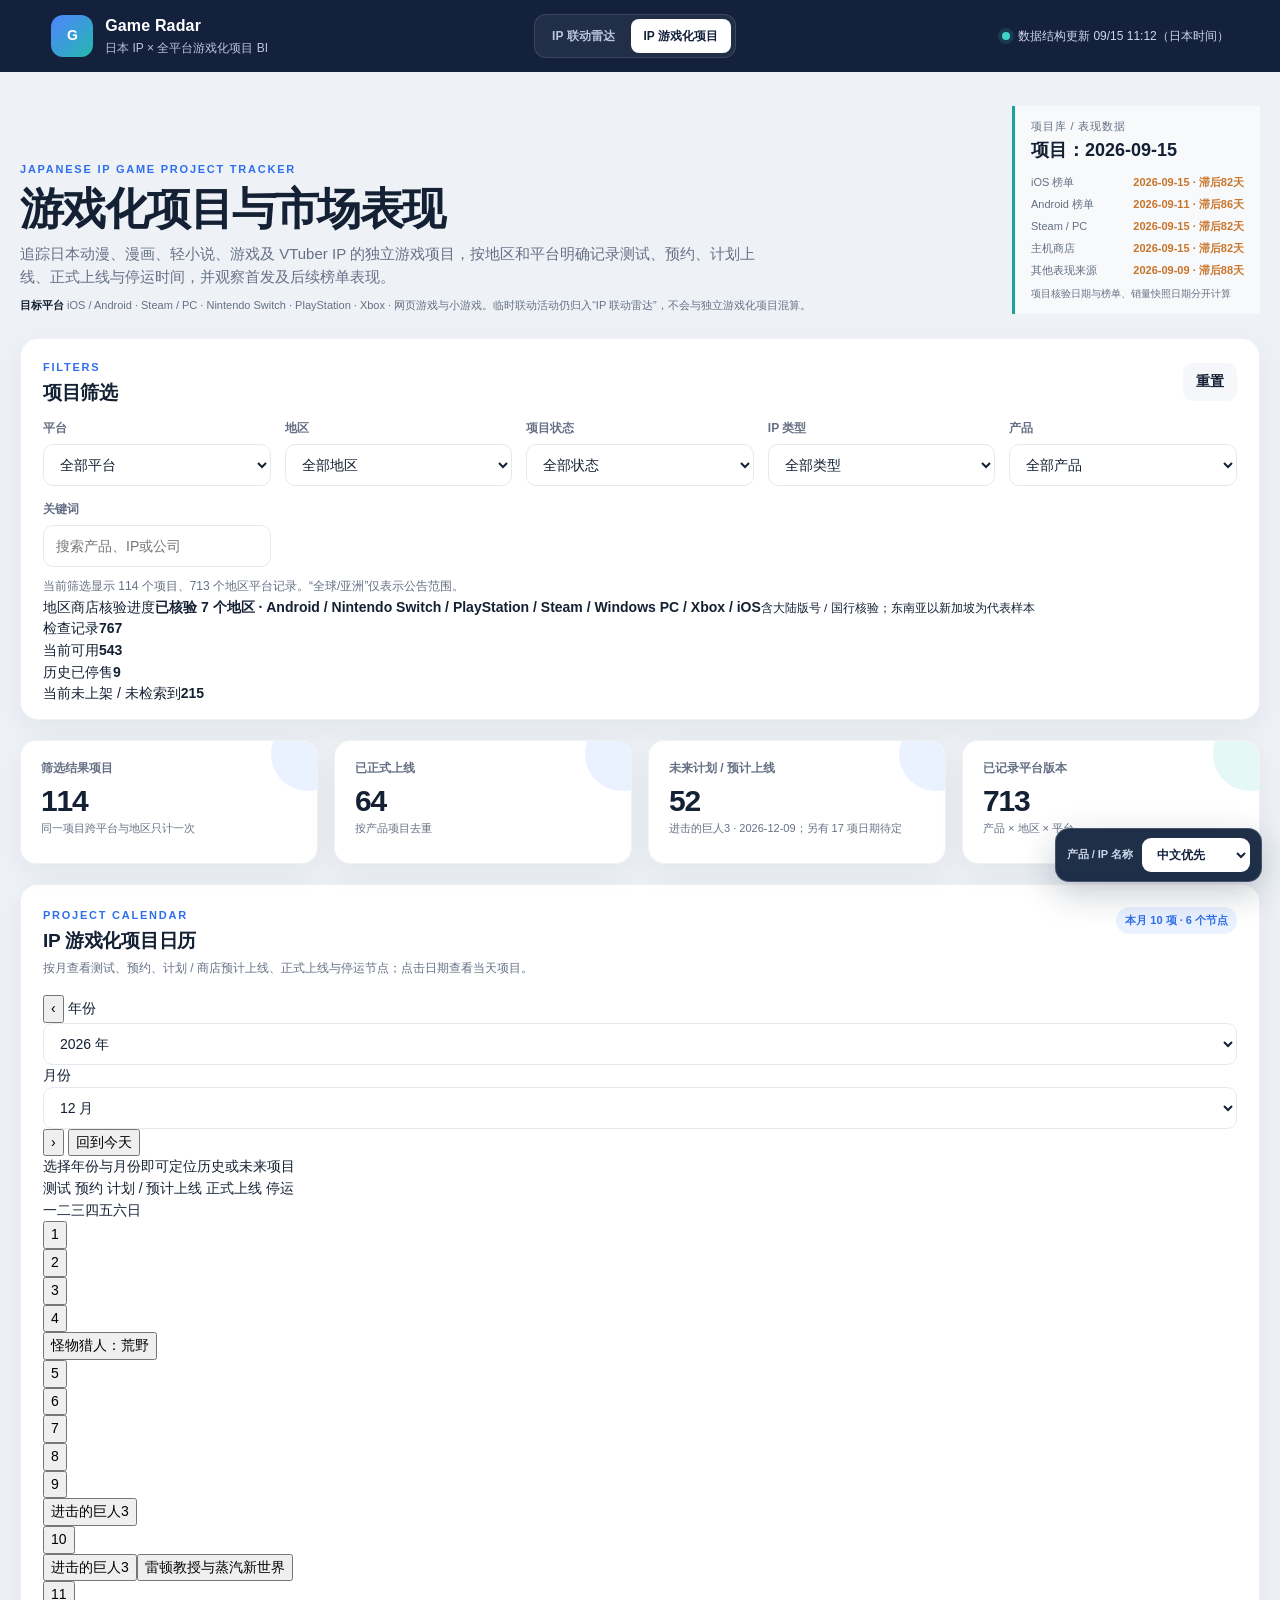
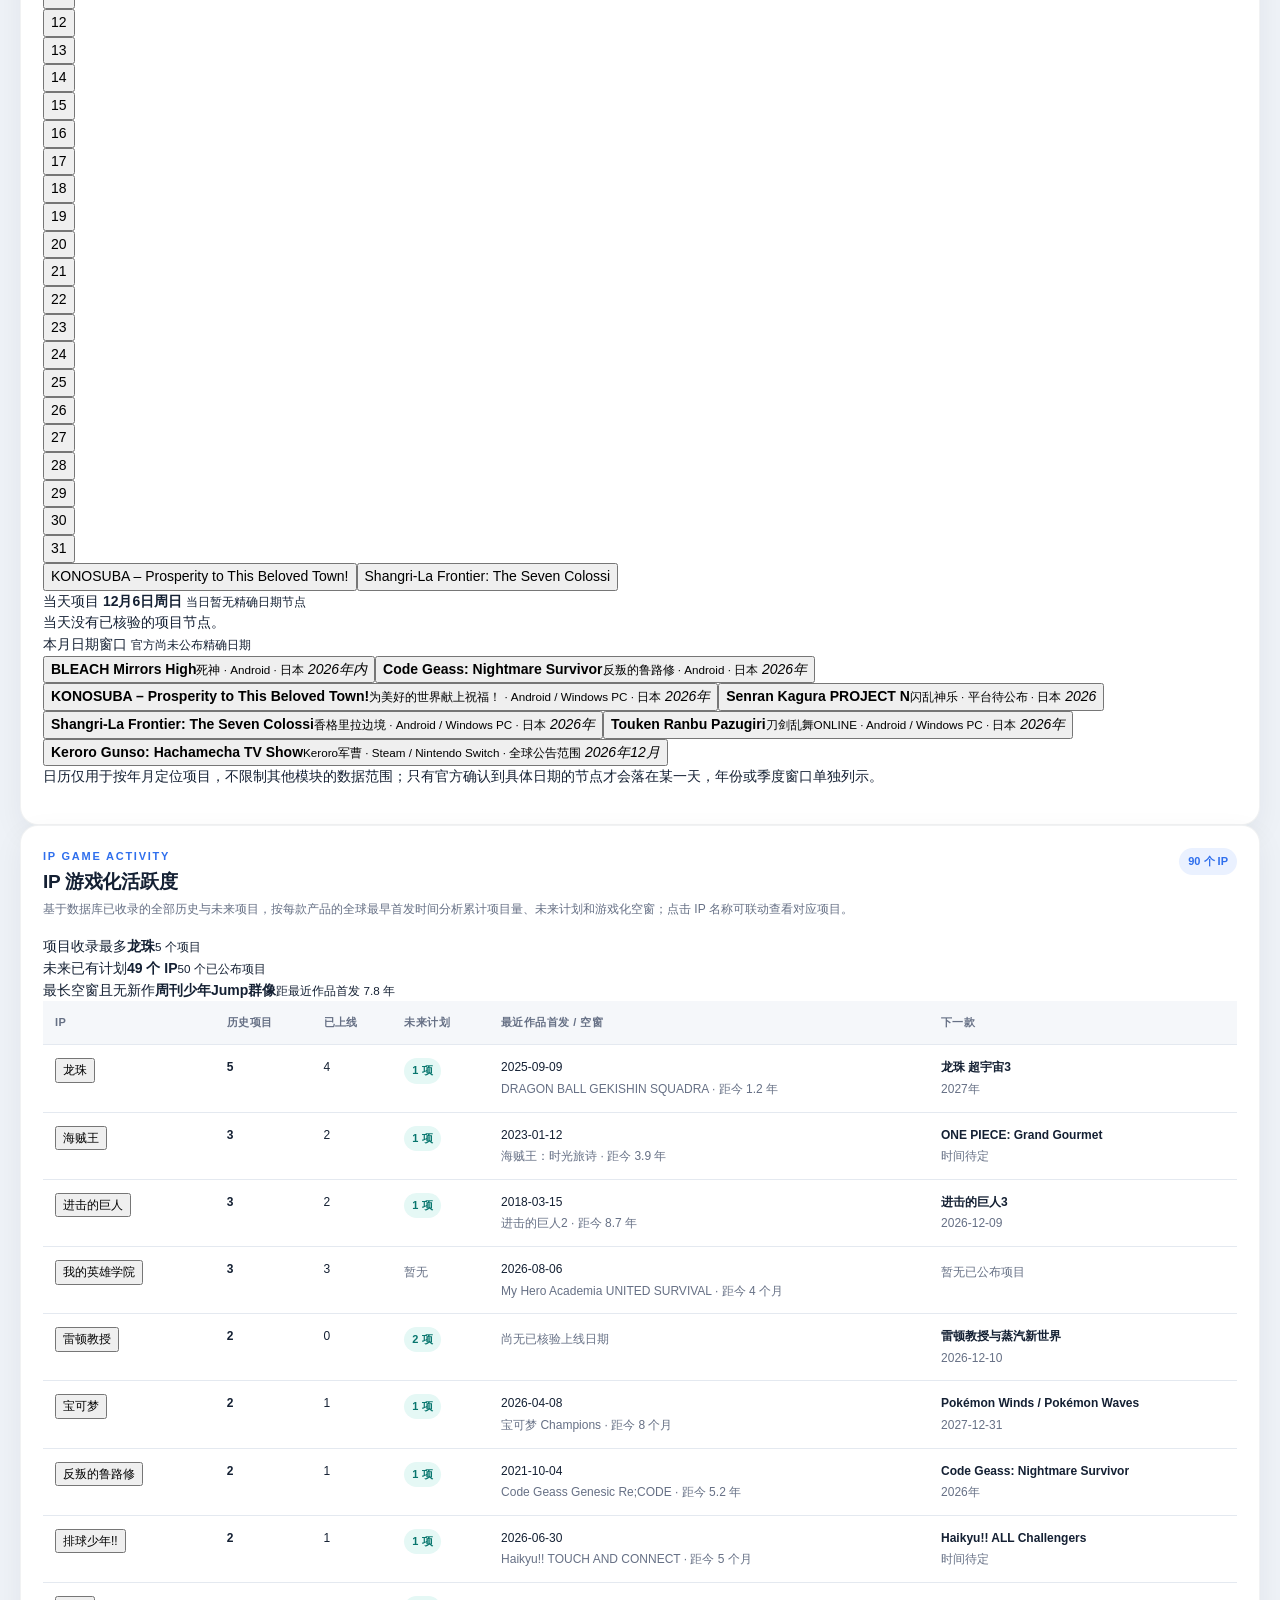
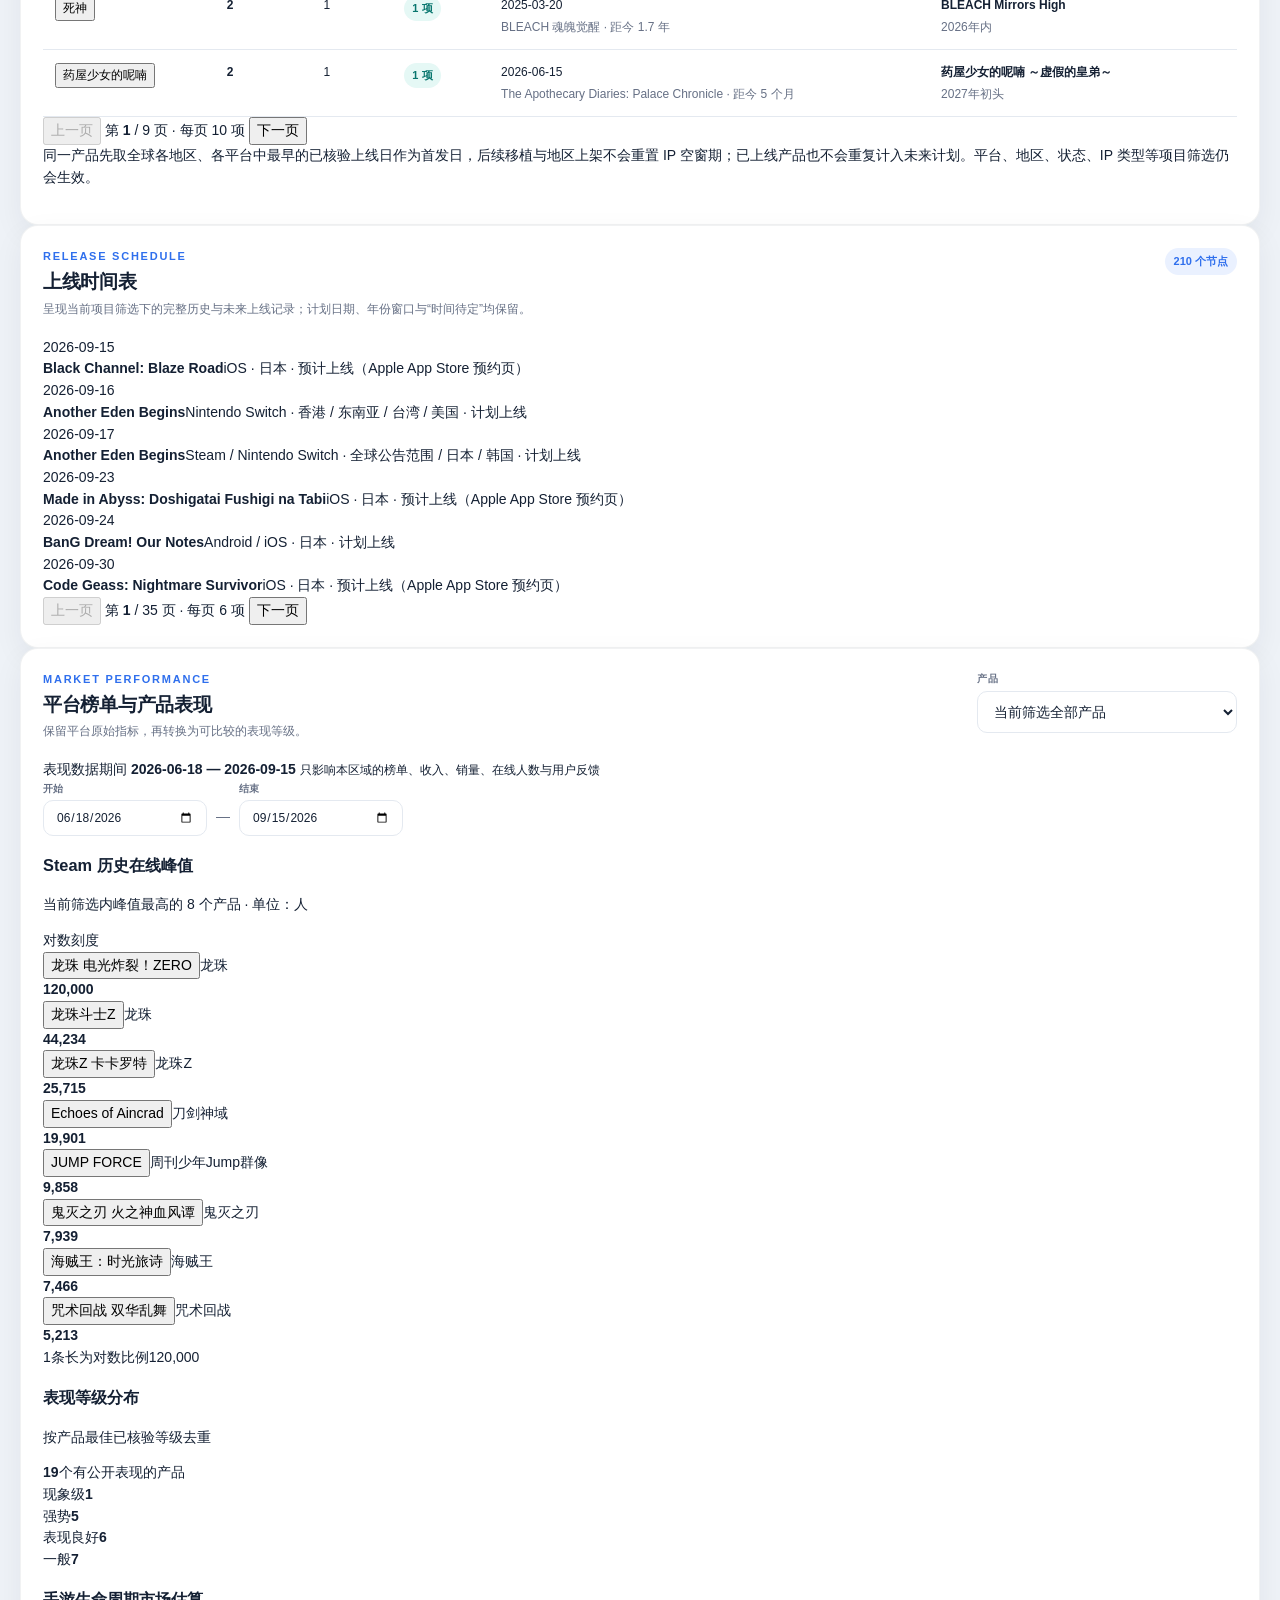
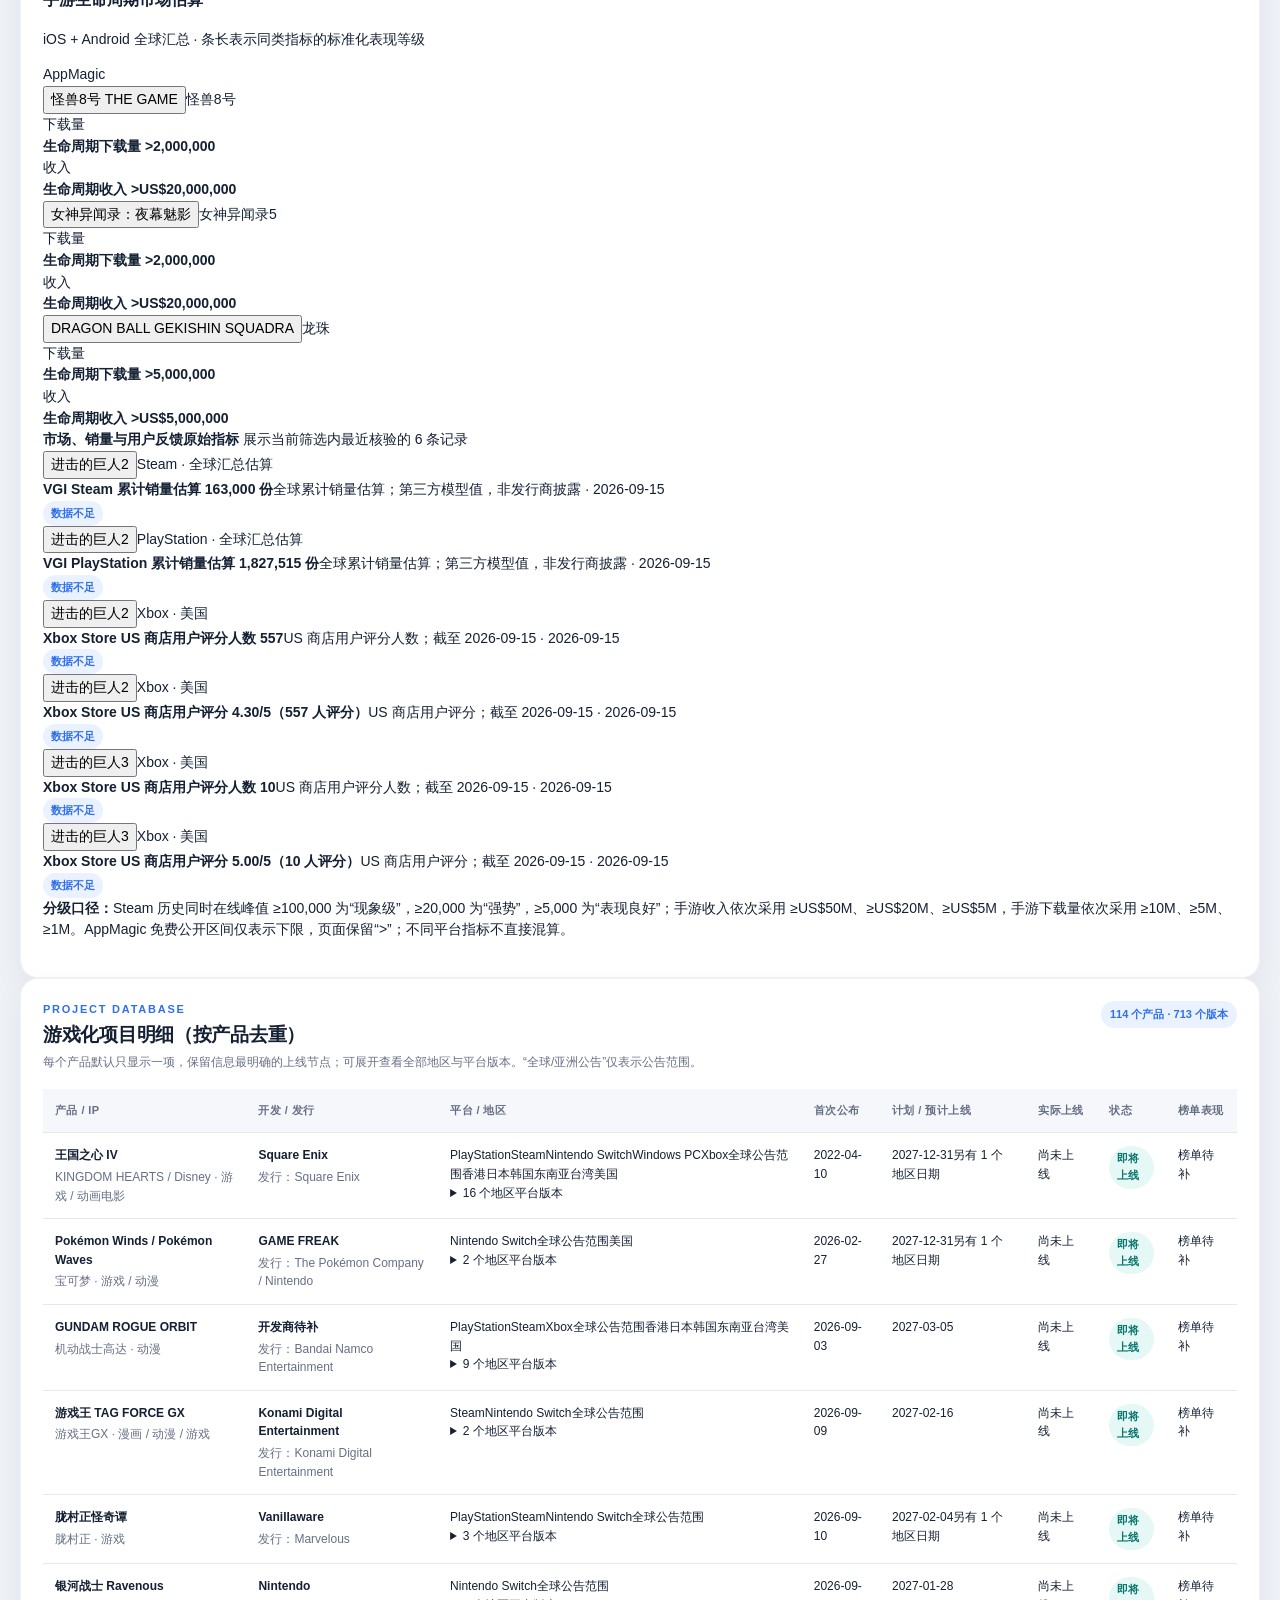
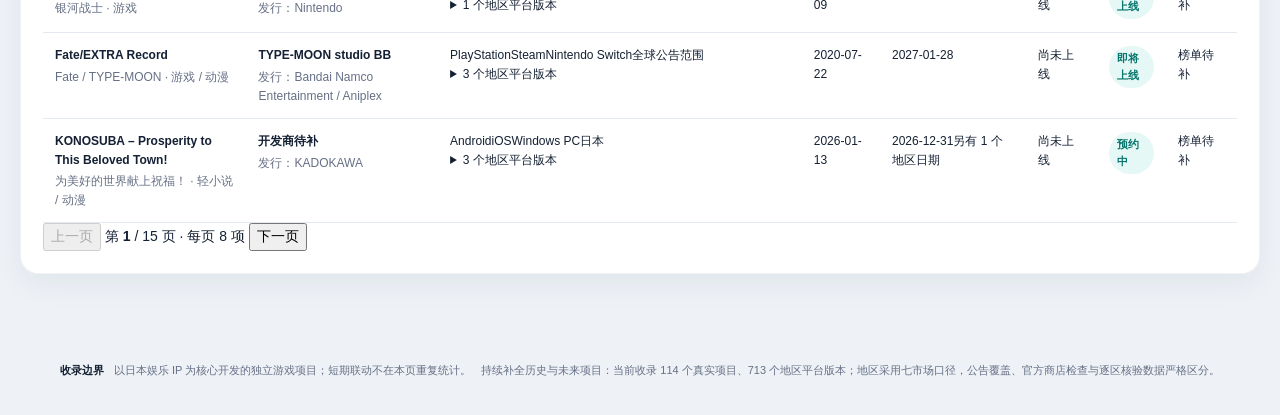
==== commit 43b8e574: "Add shared product and IP language switcher" ====
--- a/game-projects/index.html
+++ b/game-projects/index.html
@@ -28,6 +28,17 @@
     </div>
   </header>
 
+  <aside class="name-language-switcher" aria-label="名称语言切换">
+    <label for="name-language-selector">
+      <span>产品 / IP 名称</span>
+      <select id="name-language-selector">
+        <option value="zh">中文优先</option>
+        <option value="original">原名优先</option>
+        <option value="bilingual">中外对照</option>
+      </select>
+    </label>
+  </aside>
+
   <main>
     <section class="intro" aria-labelledby="page-title">
       <div>
@@ -340,7 +351,7 @@
   </footer>
 
   <script src="data/projects.js?v=20260914-full-date-audit"></script>
-  <script src="../name-localization.js?v=20260914-joro-history"></script>
-  <script src="app.js?v=20260914-apple-expected-date"></script>
+  <script src="../name-localization.js?v=20260915-language-switch1"></script>
+  <script src="app.js?v=20260915-language-switch1"></script>
 </body>
 </html>
--- a/styles.css
+++ b/styles.css
@@ -128,6 +128,51 @@
   box-shadow: 0 0 0 4px rgba(61, 214, 198, 0.14);
 }
 
+.name-language-switcher {
+  position: fixed;
+  right: 18px;
+  bottom: 18px;
+  z-index: 90;
+  padding: 9px 11px;
+  border: 1px solid rgba(255, 255, 255, 0.18);
+  border-radius: 14px;
+  background: rgba(18, 34, 61, 0.94);
+  box-shadow: 0 12px 34px rgba(13, 28, 52, 0.22);
+  color: #ffffff;
+  backdrop-filter: blur(12px);
+}
+
+.name-language-switcher label {
+  display: flex;
+  align-items: center;
+  gap: 9px;
+}
+
+.name-language-switcher span {
+  color: #cbd6e8;
+  font-size: 11px;
+  font-weight: 750;
+  white-space: nowrap;
+}
+
+.name-language-switcher select {
+  min-width: 108px;
+  height: 34px;
+  padding: 0 28px 0 10px;
+  border: 1px solid rgba(255, 255, 255, 0.22);
+  border-radius: 9px;
+  background-color: #ffffff;
+  color: var(--navy);
+  font: inherit;
+  font-size: 12px;
+  font-weight: 750;
+}
+
+.name-language-switcher select:focus-visible {
+  outline: 3px solid rgba(79, 131, 255, 0.42);
+  outline-offset: 2px;
+}
+
 main {
   width: min(1480px, calc(100% - 40px));
   margin: 0 auto;
@@ -1120,6 +1165,9 @@
   .topbar { align-items: flex-start; flex-direction: column; gap: 10px; padding: 14px 18px; }
   .site-tabs { width: 100%; margin: 0; overflow-x: auto; }
   .site-tab { flex: 1 0 auto; }
+  .name-language-switcher { right: 12px; bottom: 12px; padding: 7px 8px; }
+  .name-language-switcher span { display: none; }
+  .name-language-switcher select { min-width: 104px; }
   .sticky-date-shell { padding: 0 12px; }
   .sticky-date-panel { padding: 8px 10px 9px; }
   .sticky-date-panel .date-range-header { gap: 7px; }
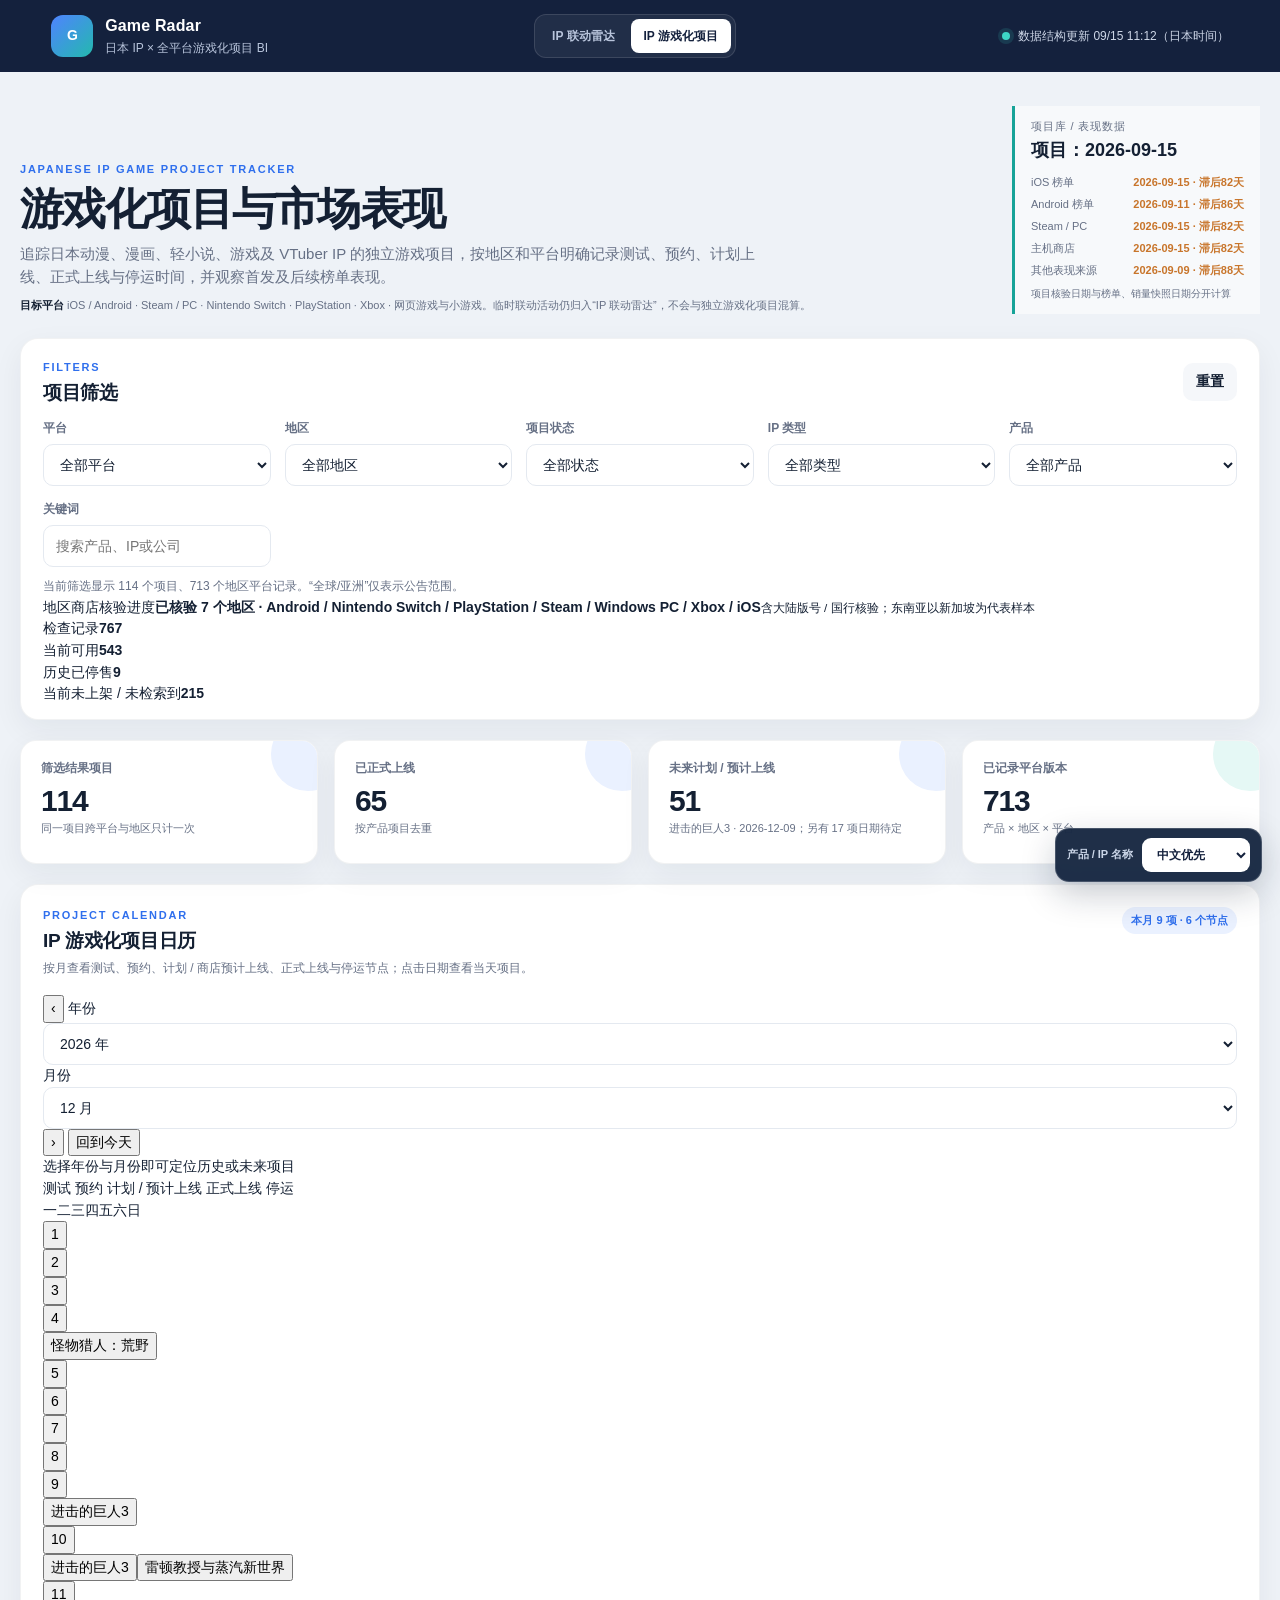
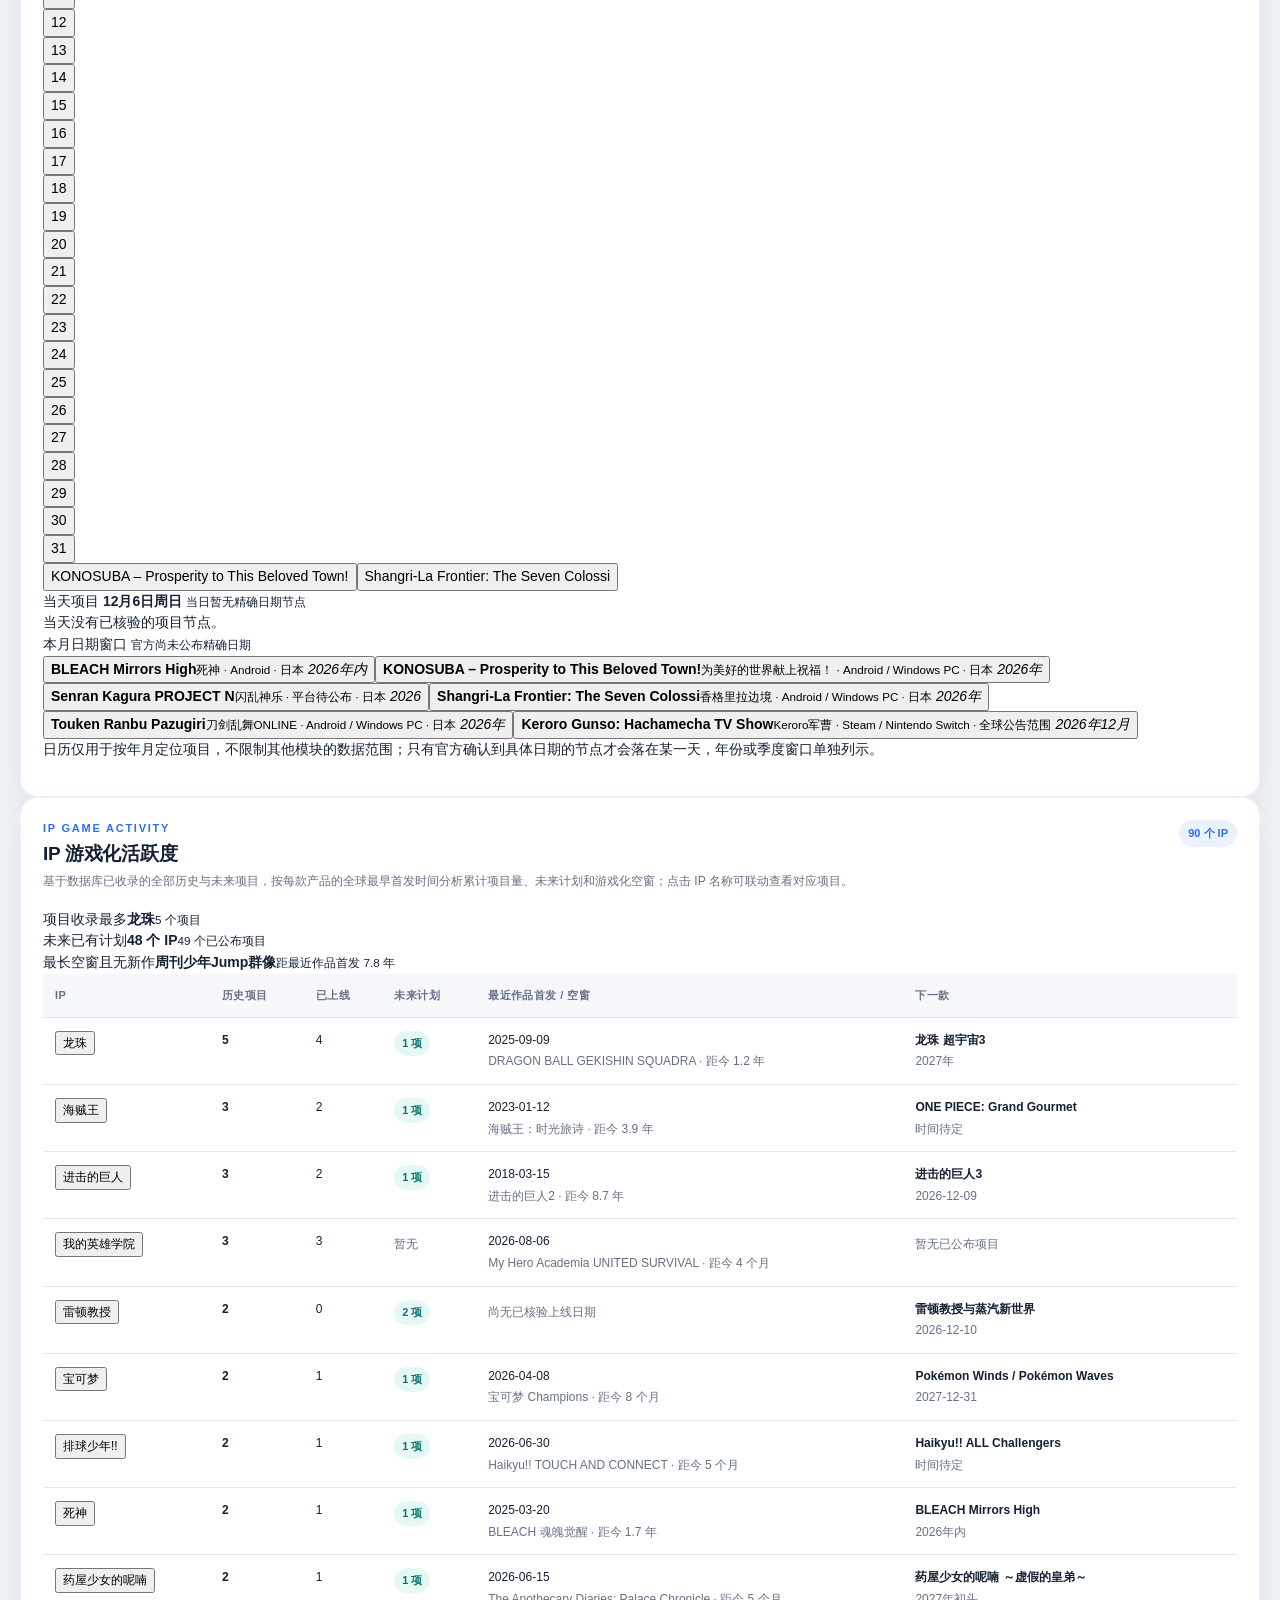
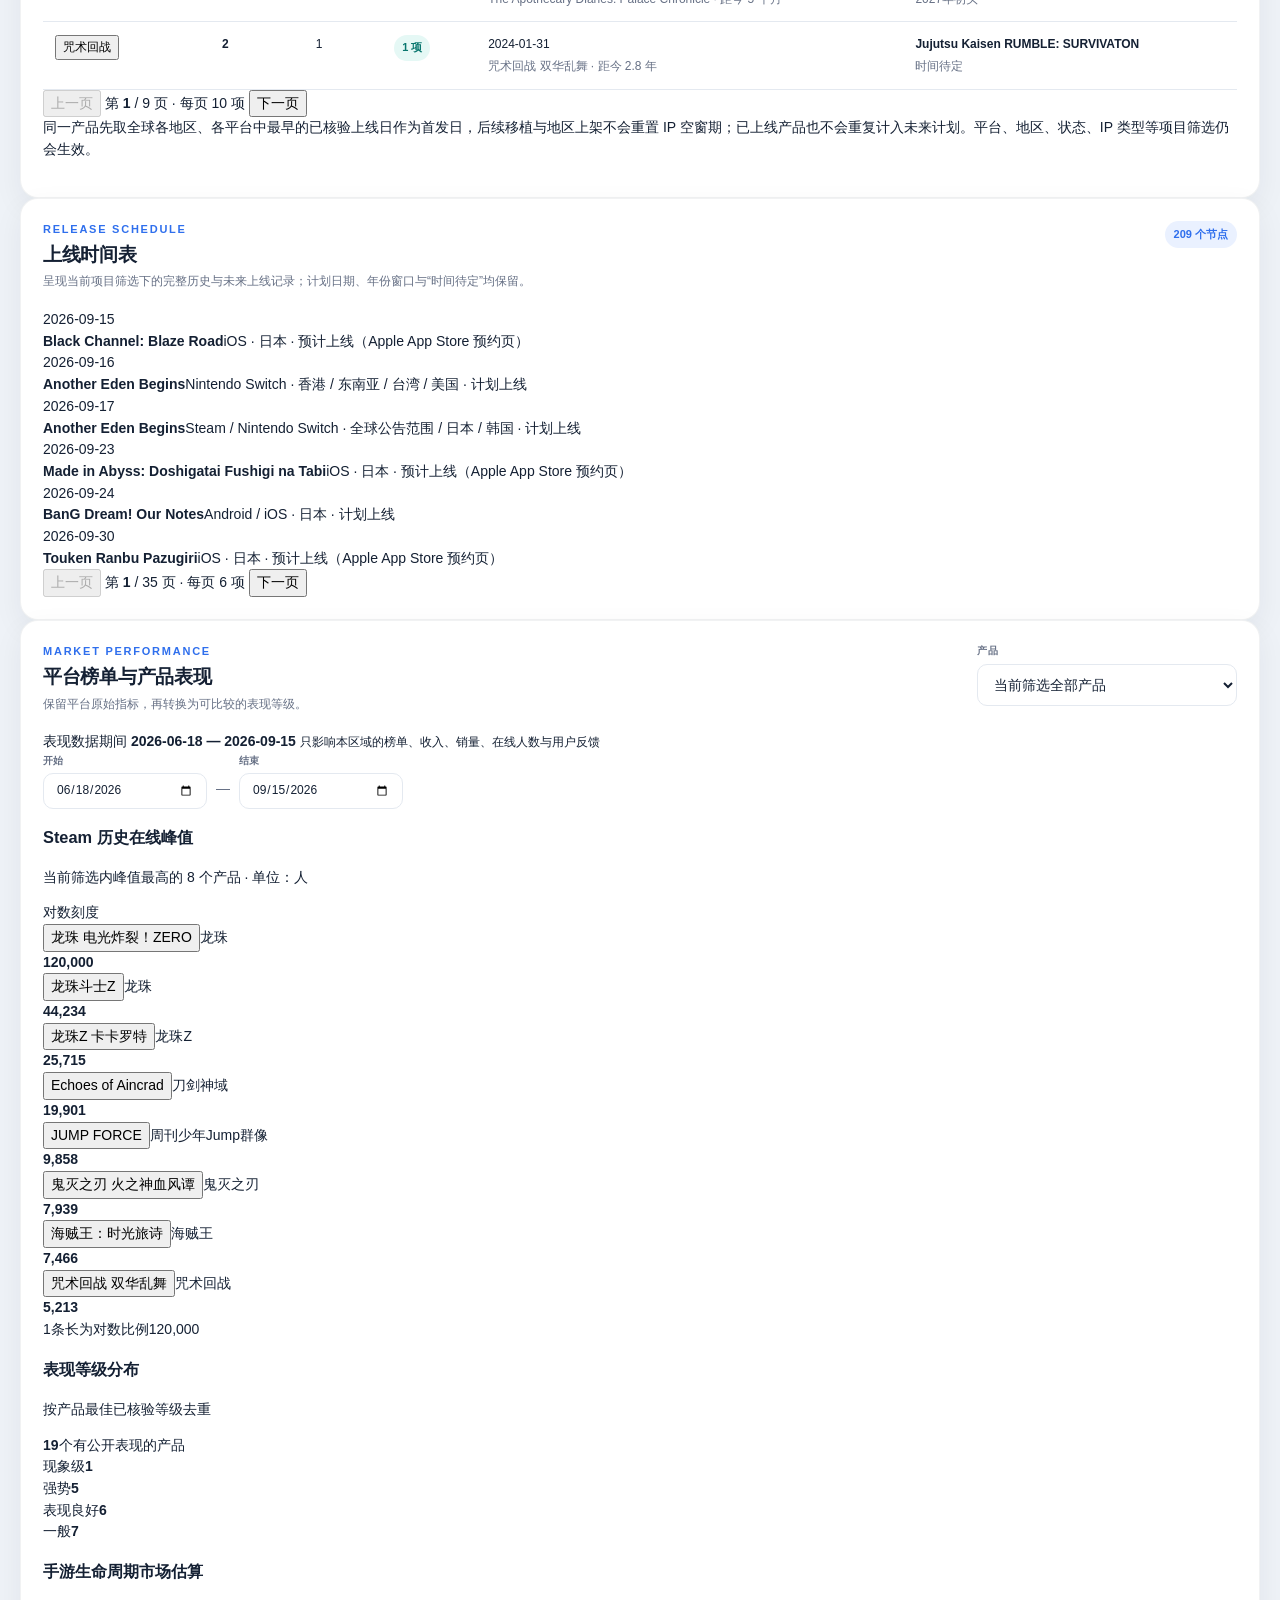
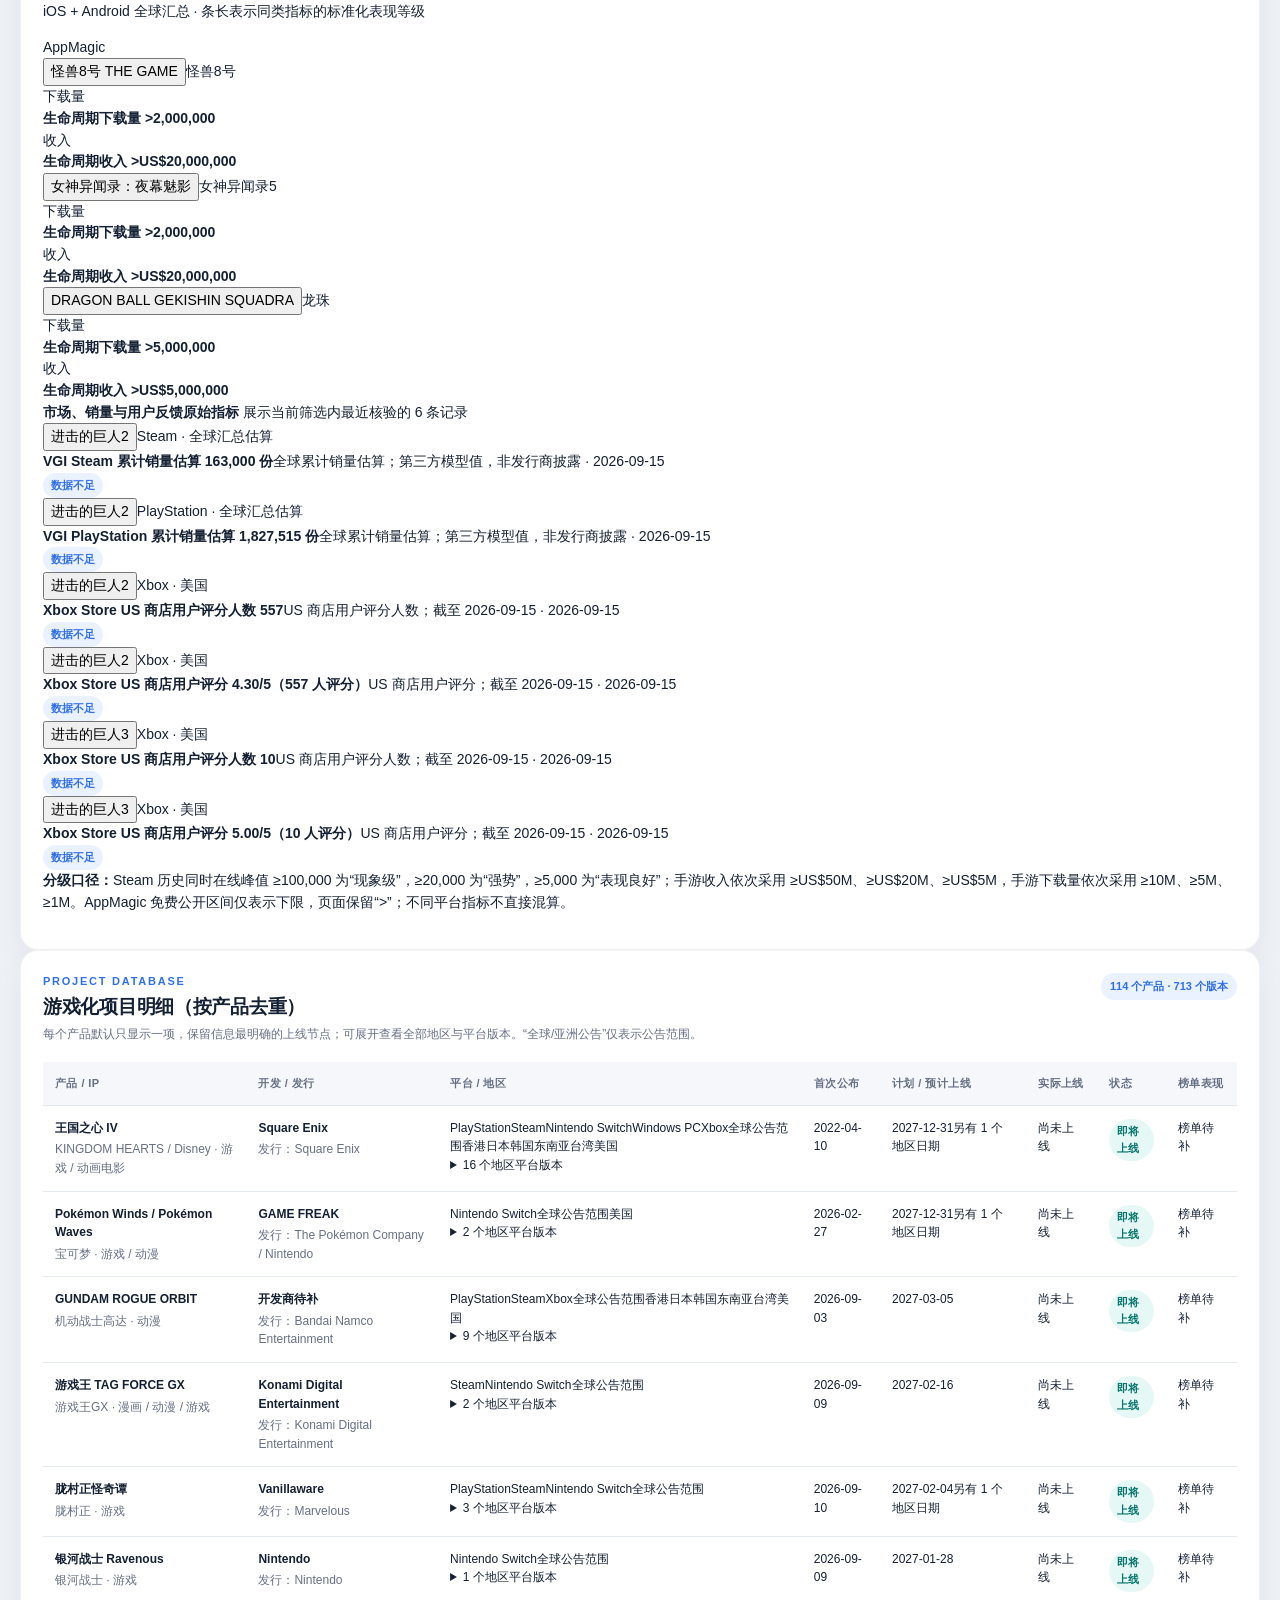
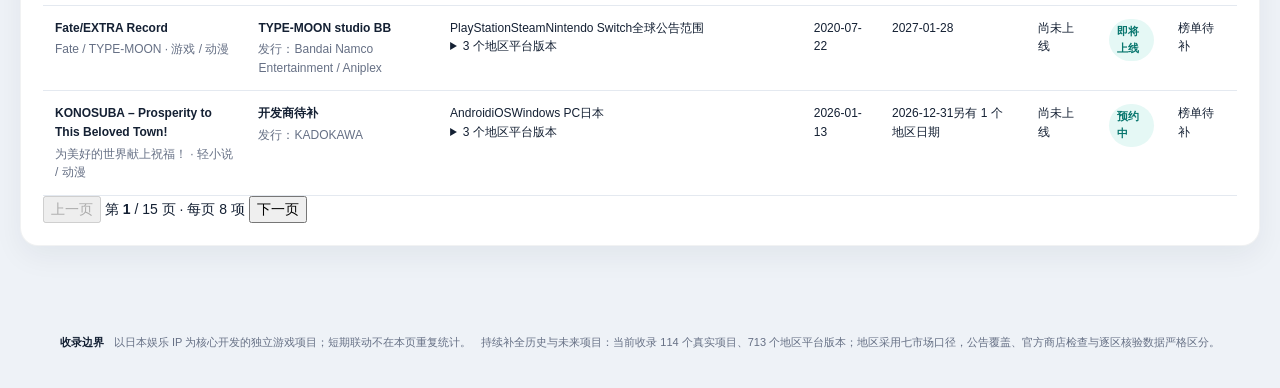
==== commit 31683ac7: "Correct Code Geass launch date" ====
--- a/game-projects/index.html
+++ b/game-projects/index.html
@@ -350,7 +350,7 @@
     <span id="footer-source" class="footer-source">持续补全历史与未来项目；地区采用七市场口径，公告覆盖、官方商店检查与逐区核验数据严格区分。</span>
   </footer>
 
-  <script src="data/projects.js?v=20260914-full-date-audit"></script>
+  <script src="data/projects.js?v=20260916-code-geass-launch"></script>
   <script src="../name-localization.js?v=20260915-language-switch1"></script>
   <script src="app.js?v=20260915-language-switch1"></script>
 </body>
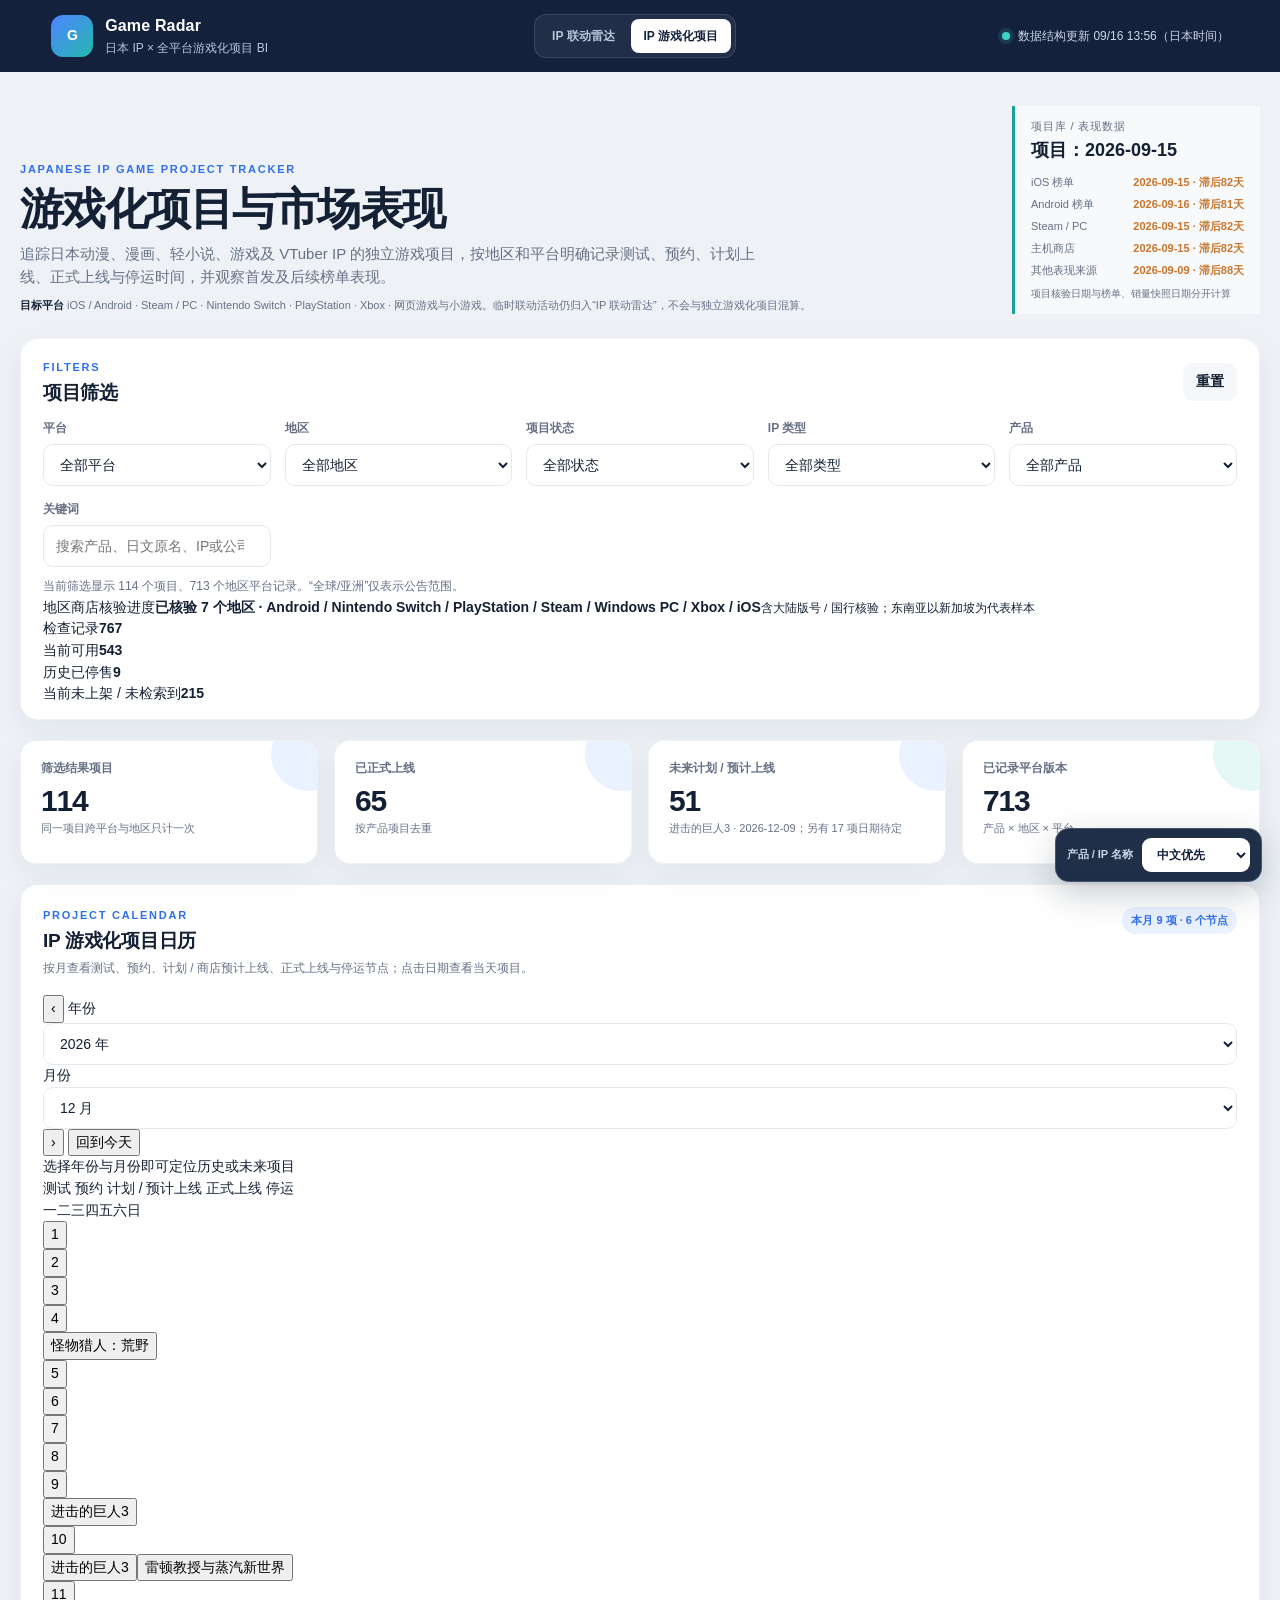
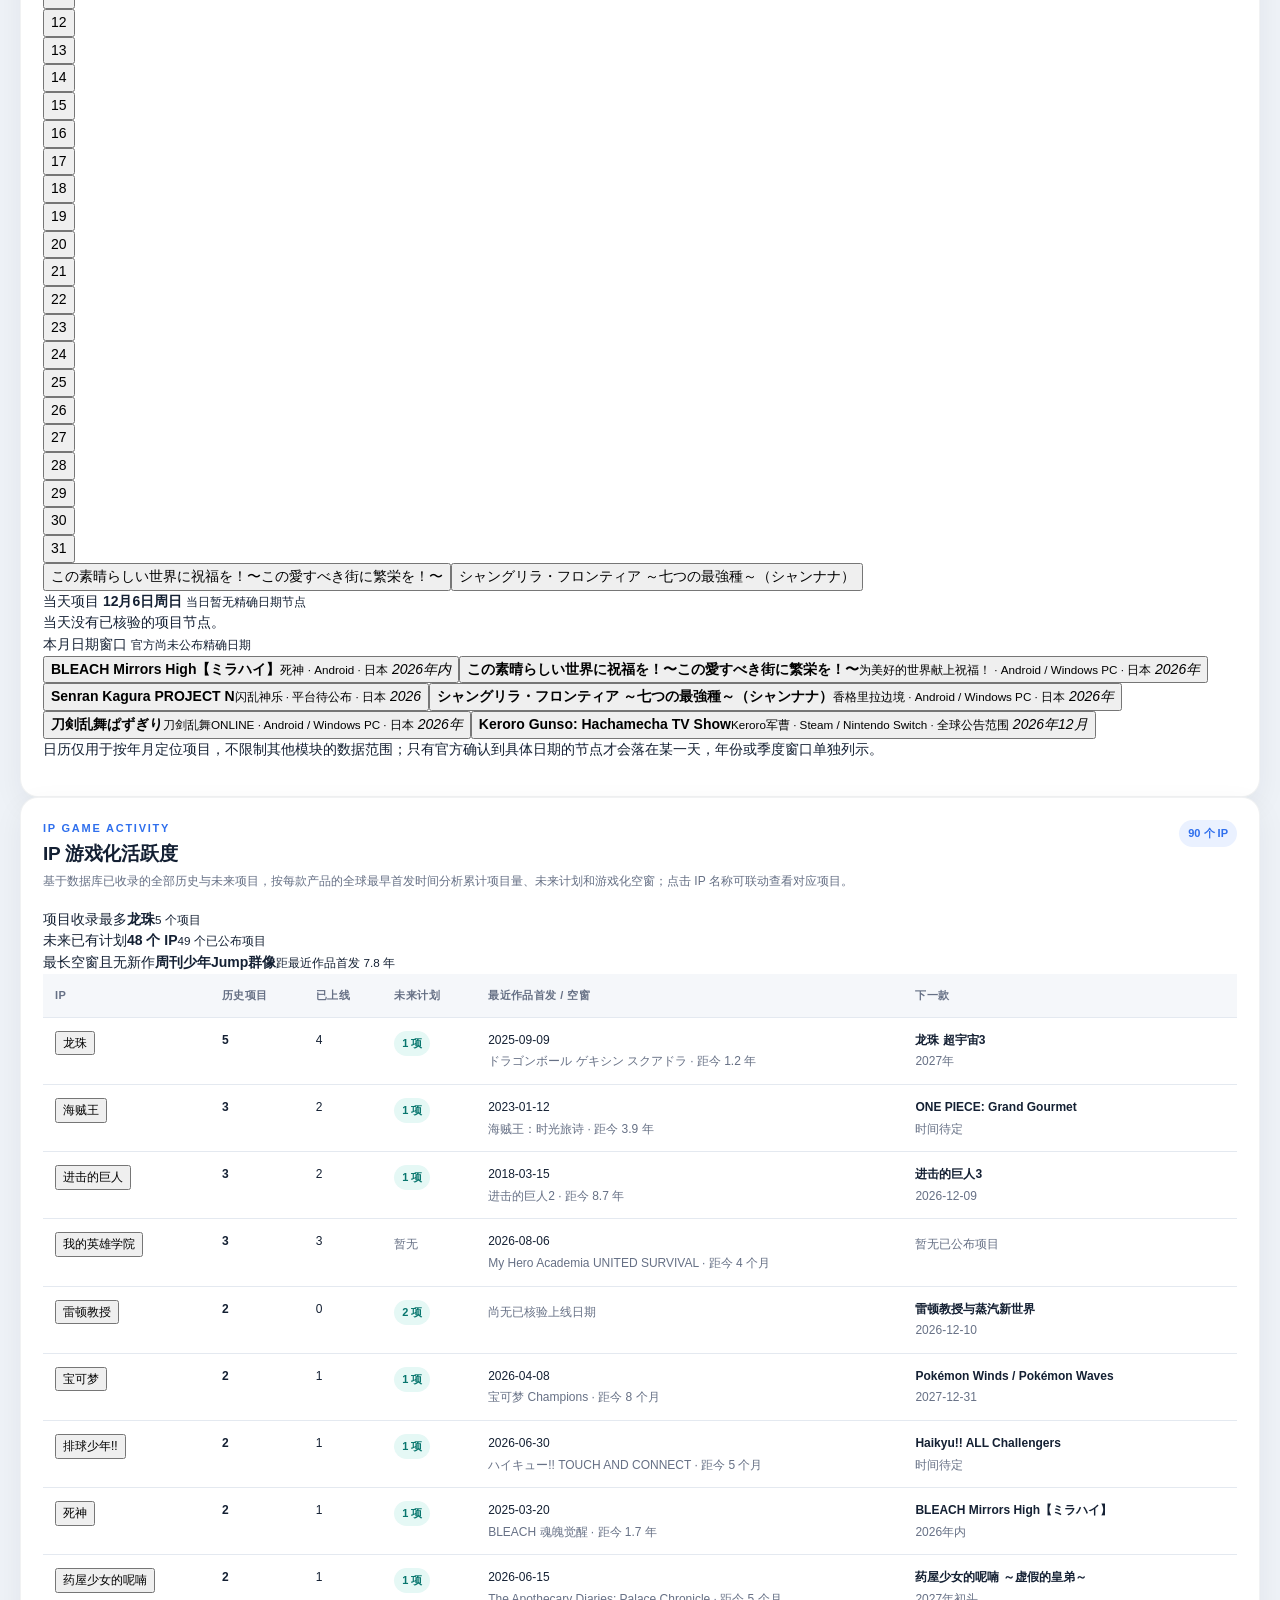
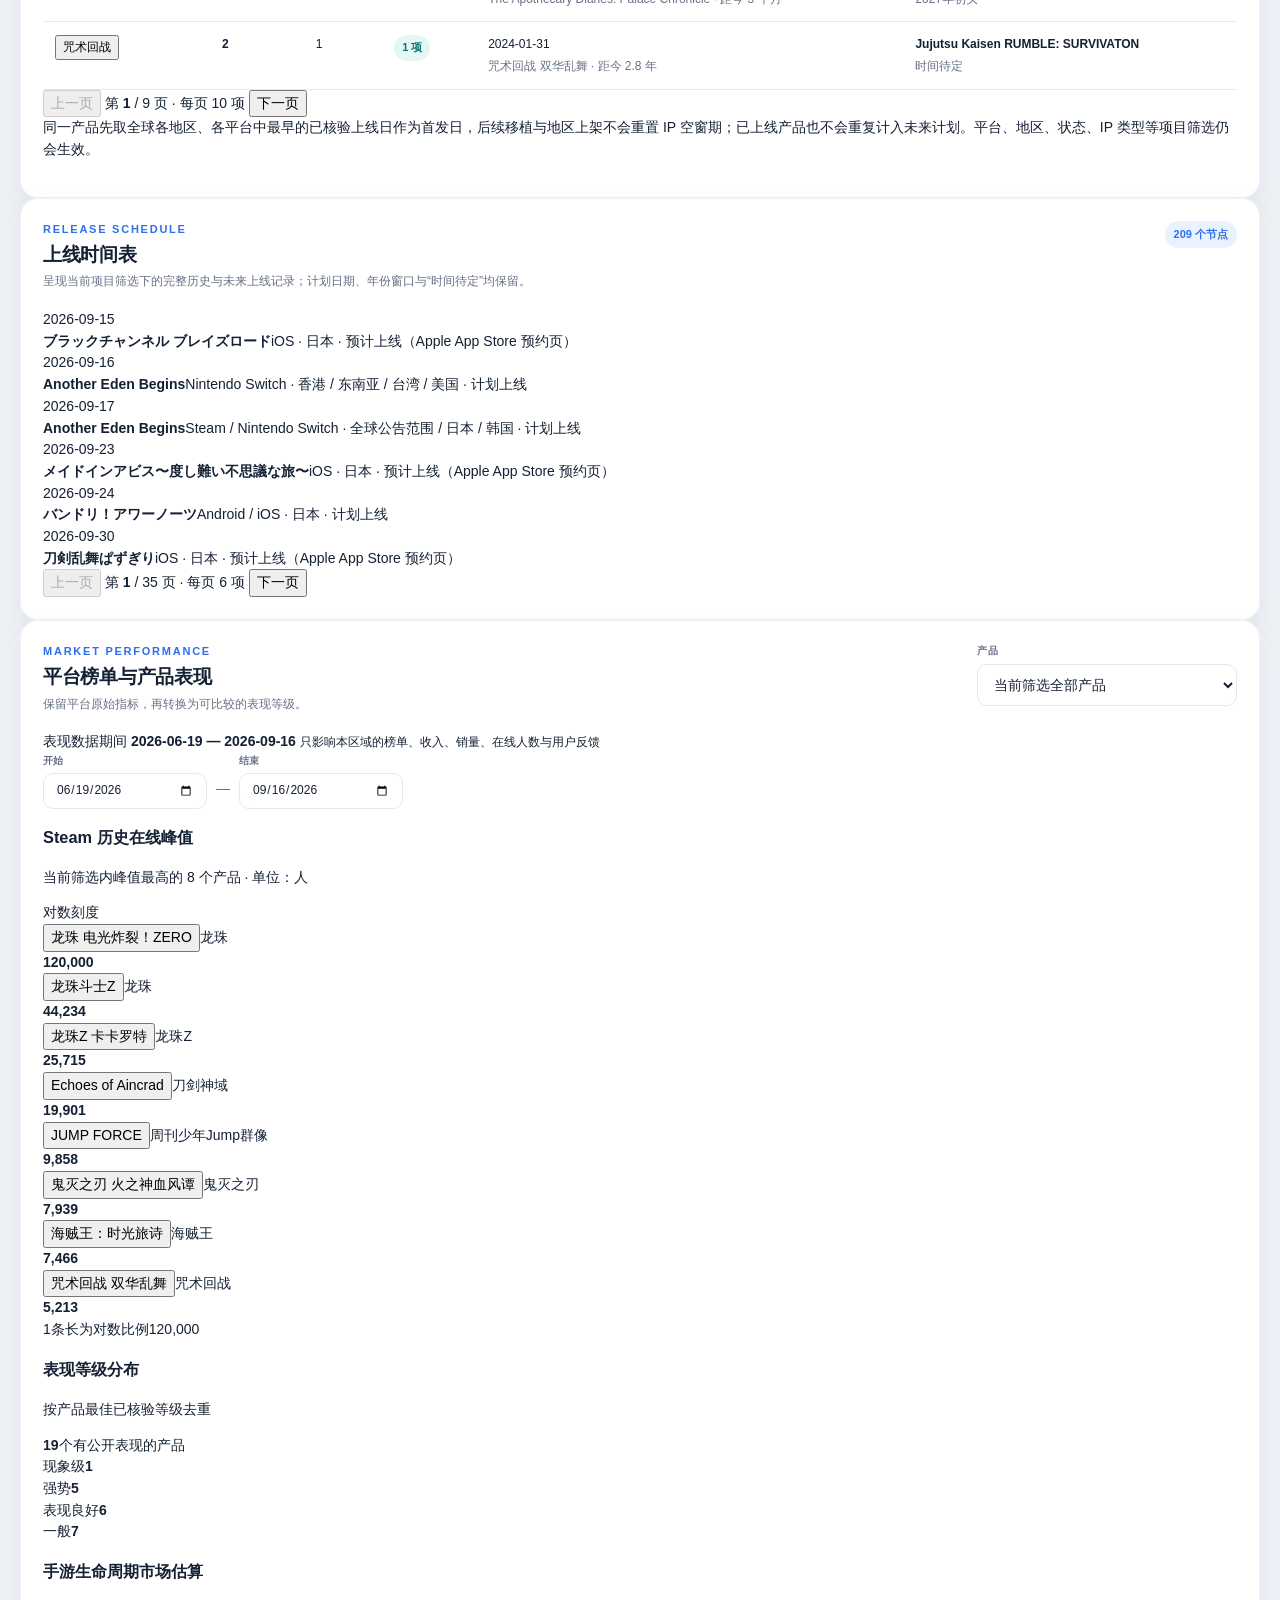
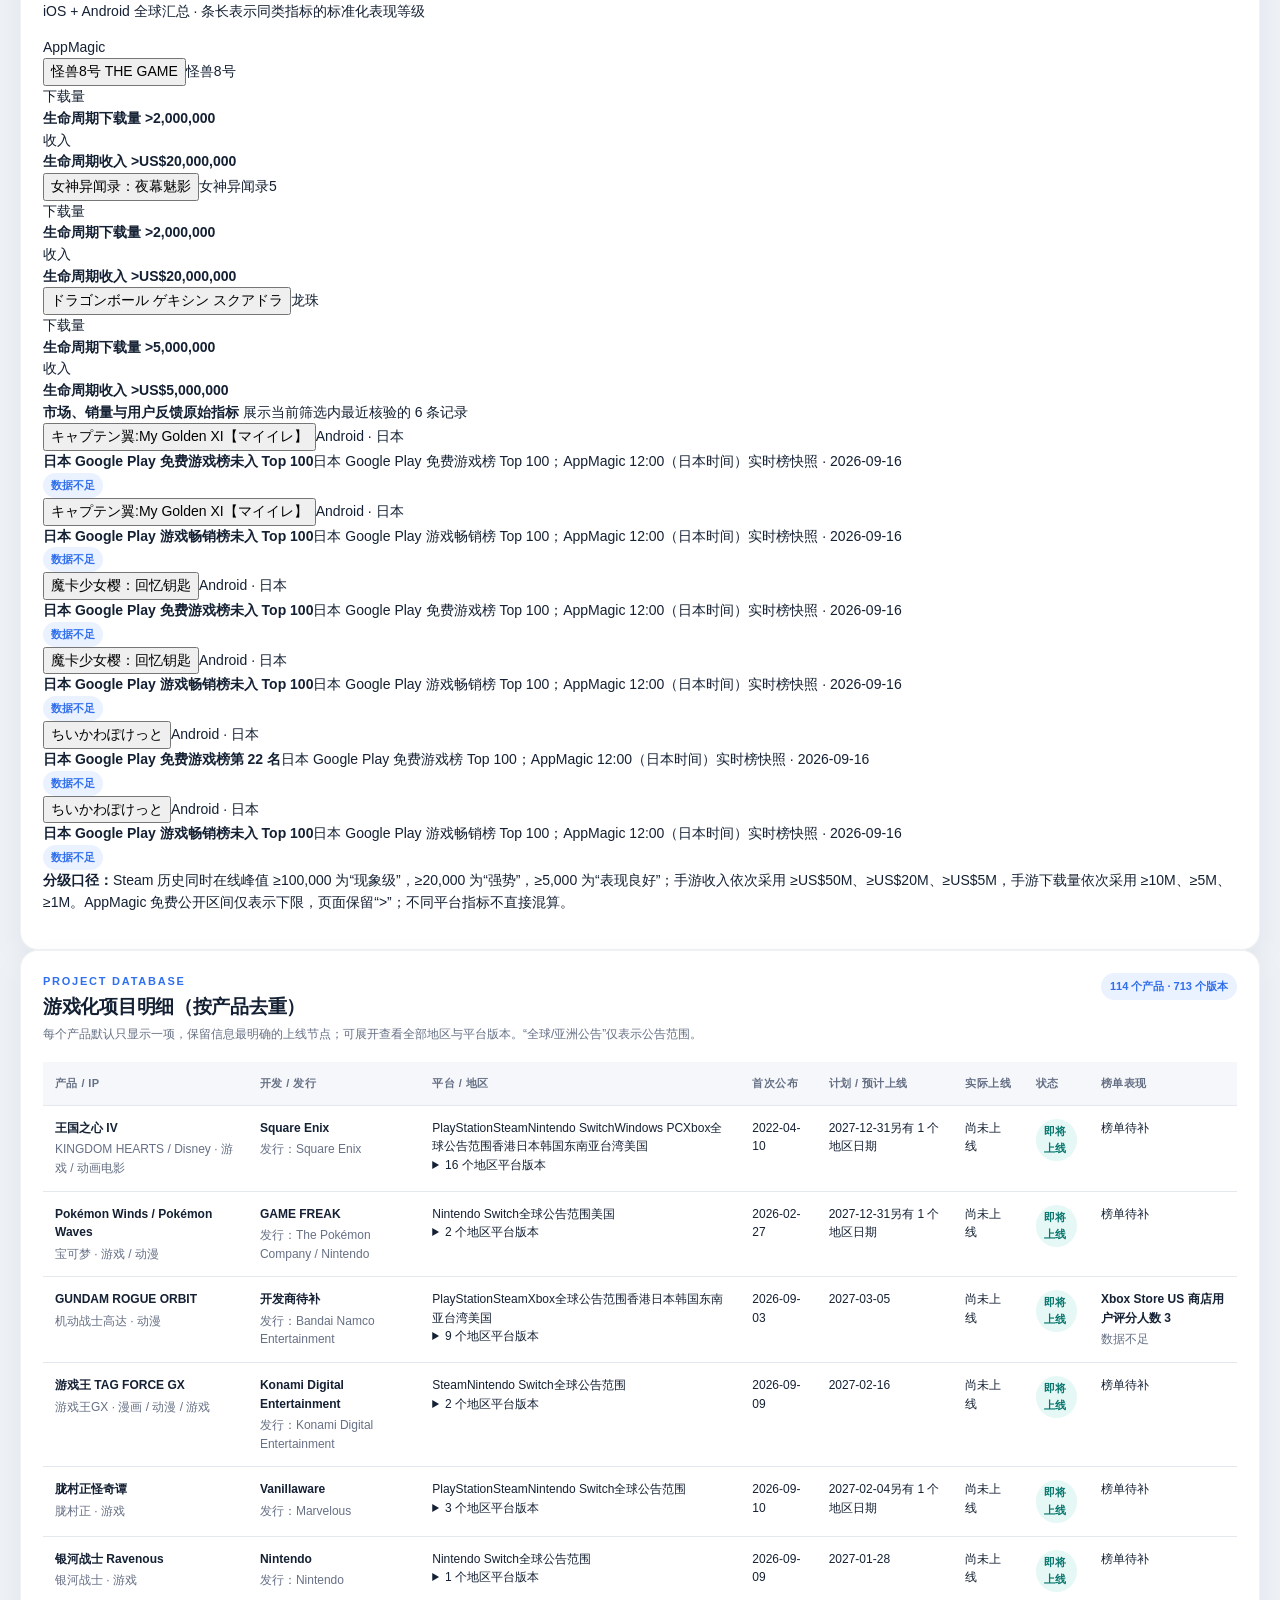
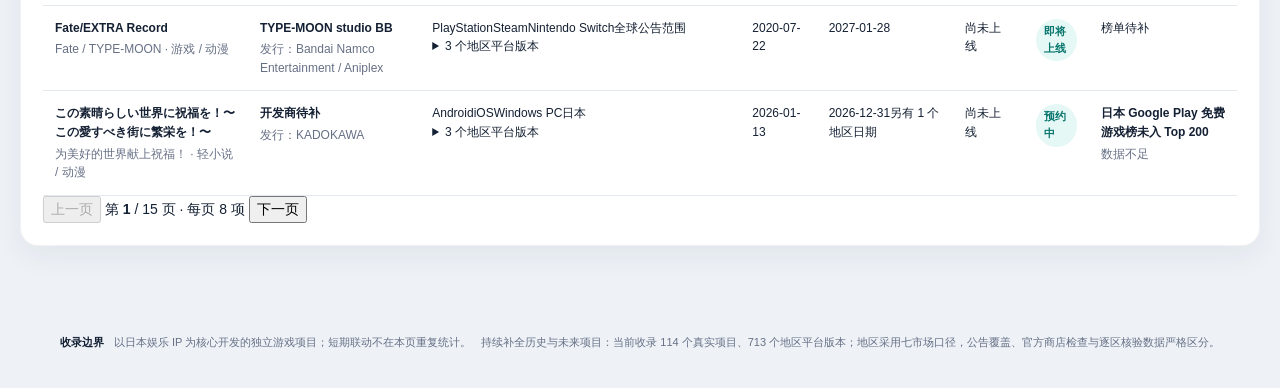
==== commit dba57954: "Improve game project discovery and calendar focus" ====
--- a/game-projects/index.html
+++ b/game-projects/index.html
@@ -86,7 +86,7 @@
         </label>
         <label class="search-field">
           <span>关键词</span>
-          <input id="search-filter" type="search" placeholder="搜索产品、IP或公司">
+          <input id="search-filter" type="search" placeholder="搜索产品、日文原名、IP或公司">
         </label>
       </div>
       <p id="filter-summary" class="filter-summary" aria-live="polite"></p>
@@ -350,8 +350,8 @@
     <span id="footer-source" class="footer-source">持续补全历史与未来项目；地区采用七市场口径，公告覆盖、官方商店检查与逐区核验数据严格区分。</span>
   </footer>
 
-  <script src="data/projects.js?v=20260916-code-geass-launch"></script>
+  <script src="data/projects.js?v=20260916-android-live"></script>
   <script src="../name-localization.js?v=20260915-language-switch1"></script>
-  <script src="app.js?v=20260915-language-switch1"></script>
+  <script src="app.js?v=20260916-project-discovery1"></script>
 </body>
 </html>
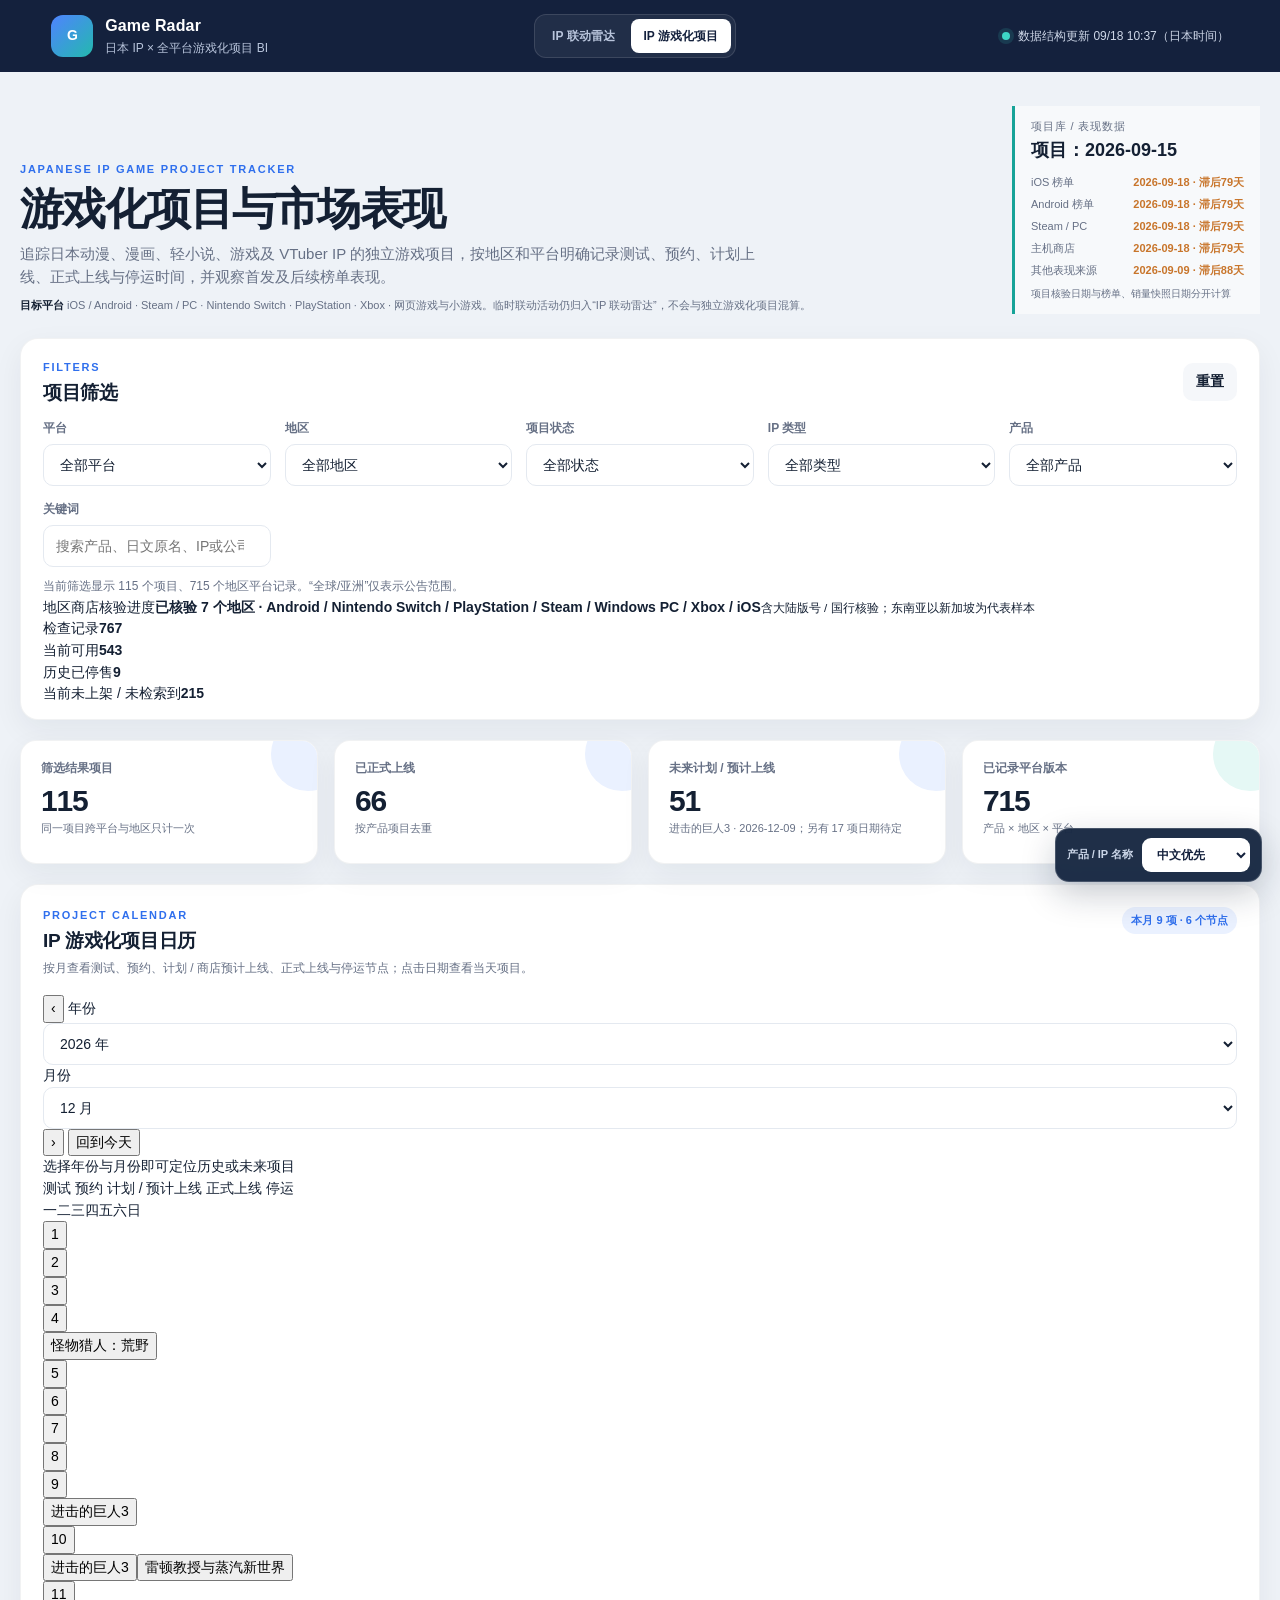
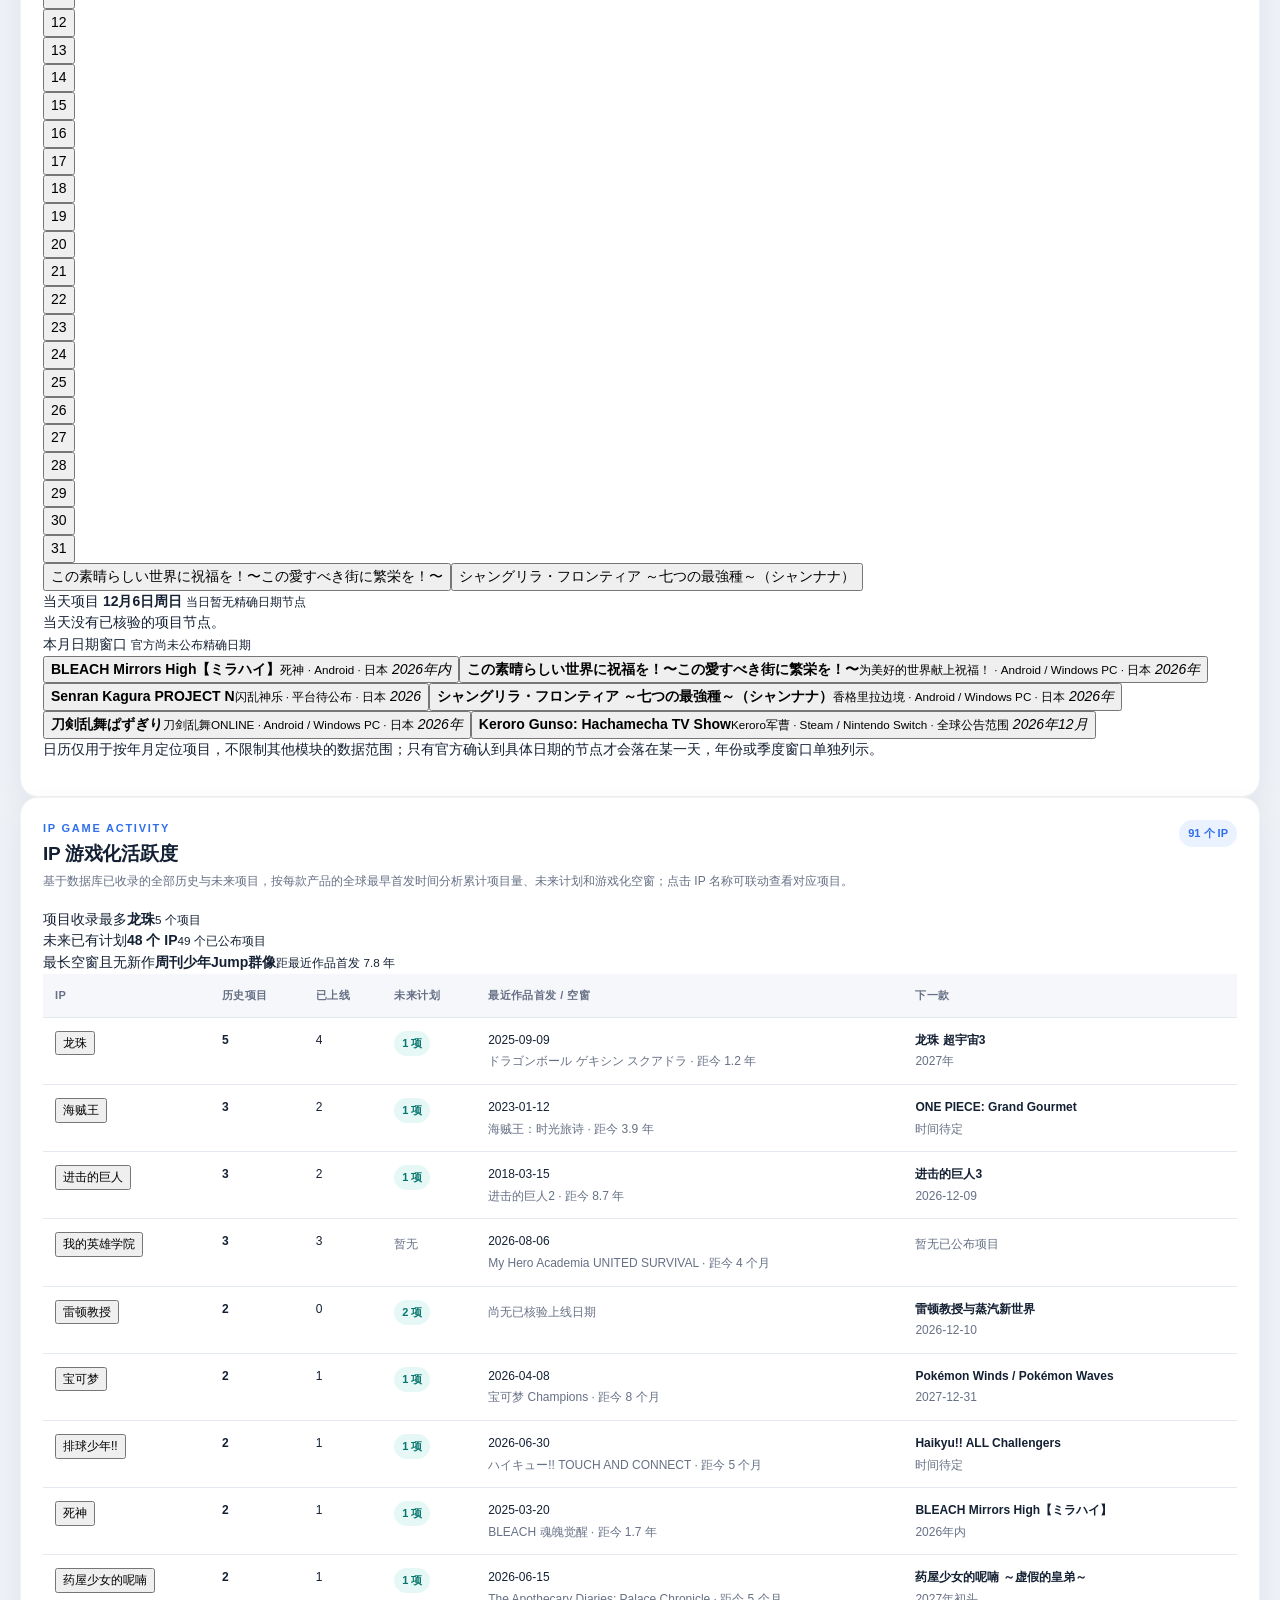
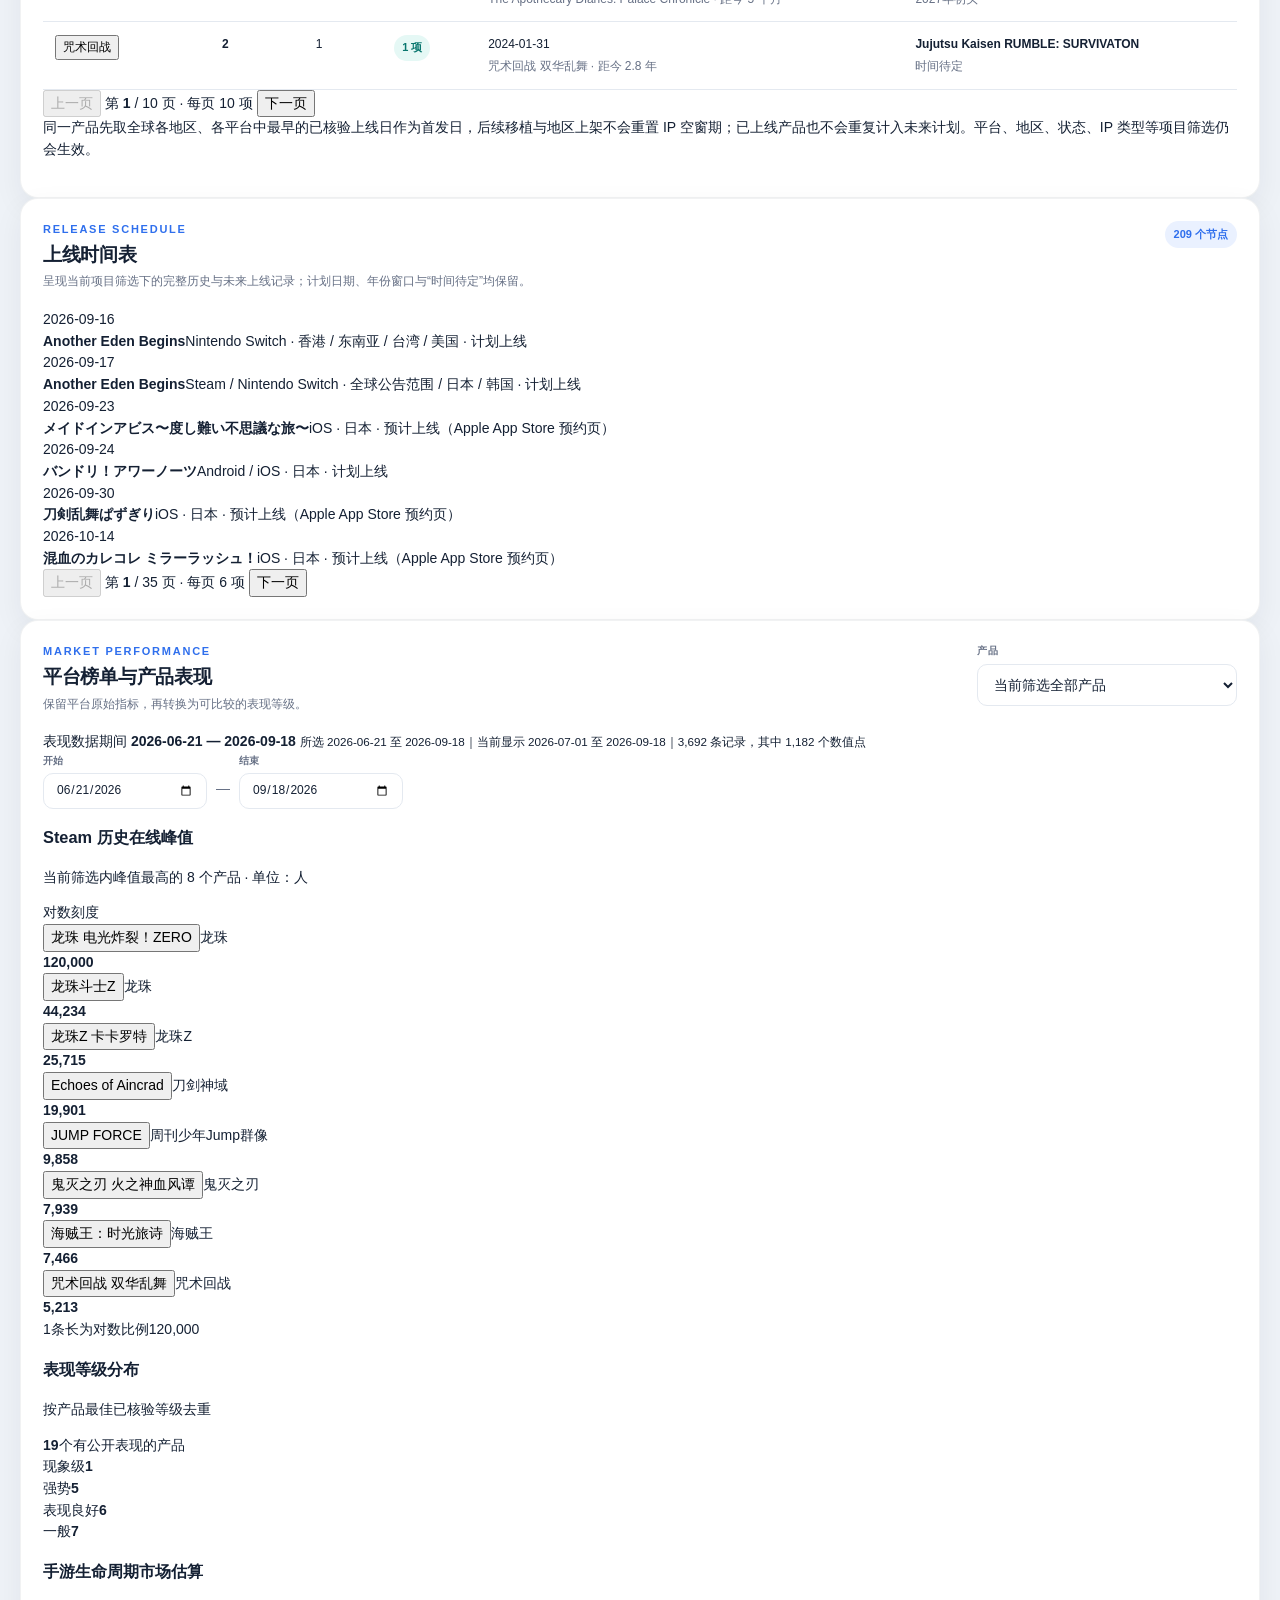
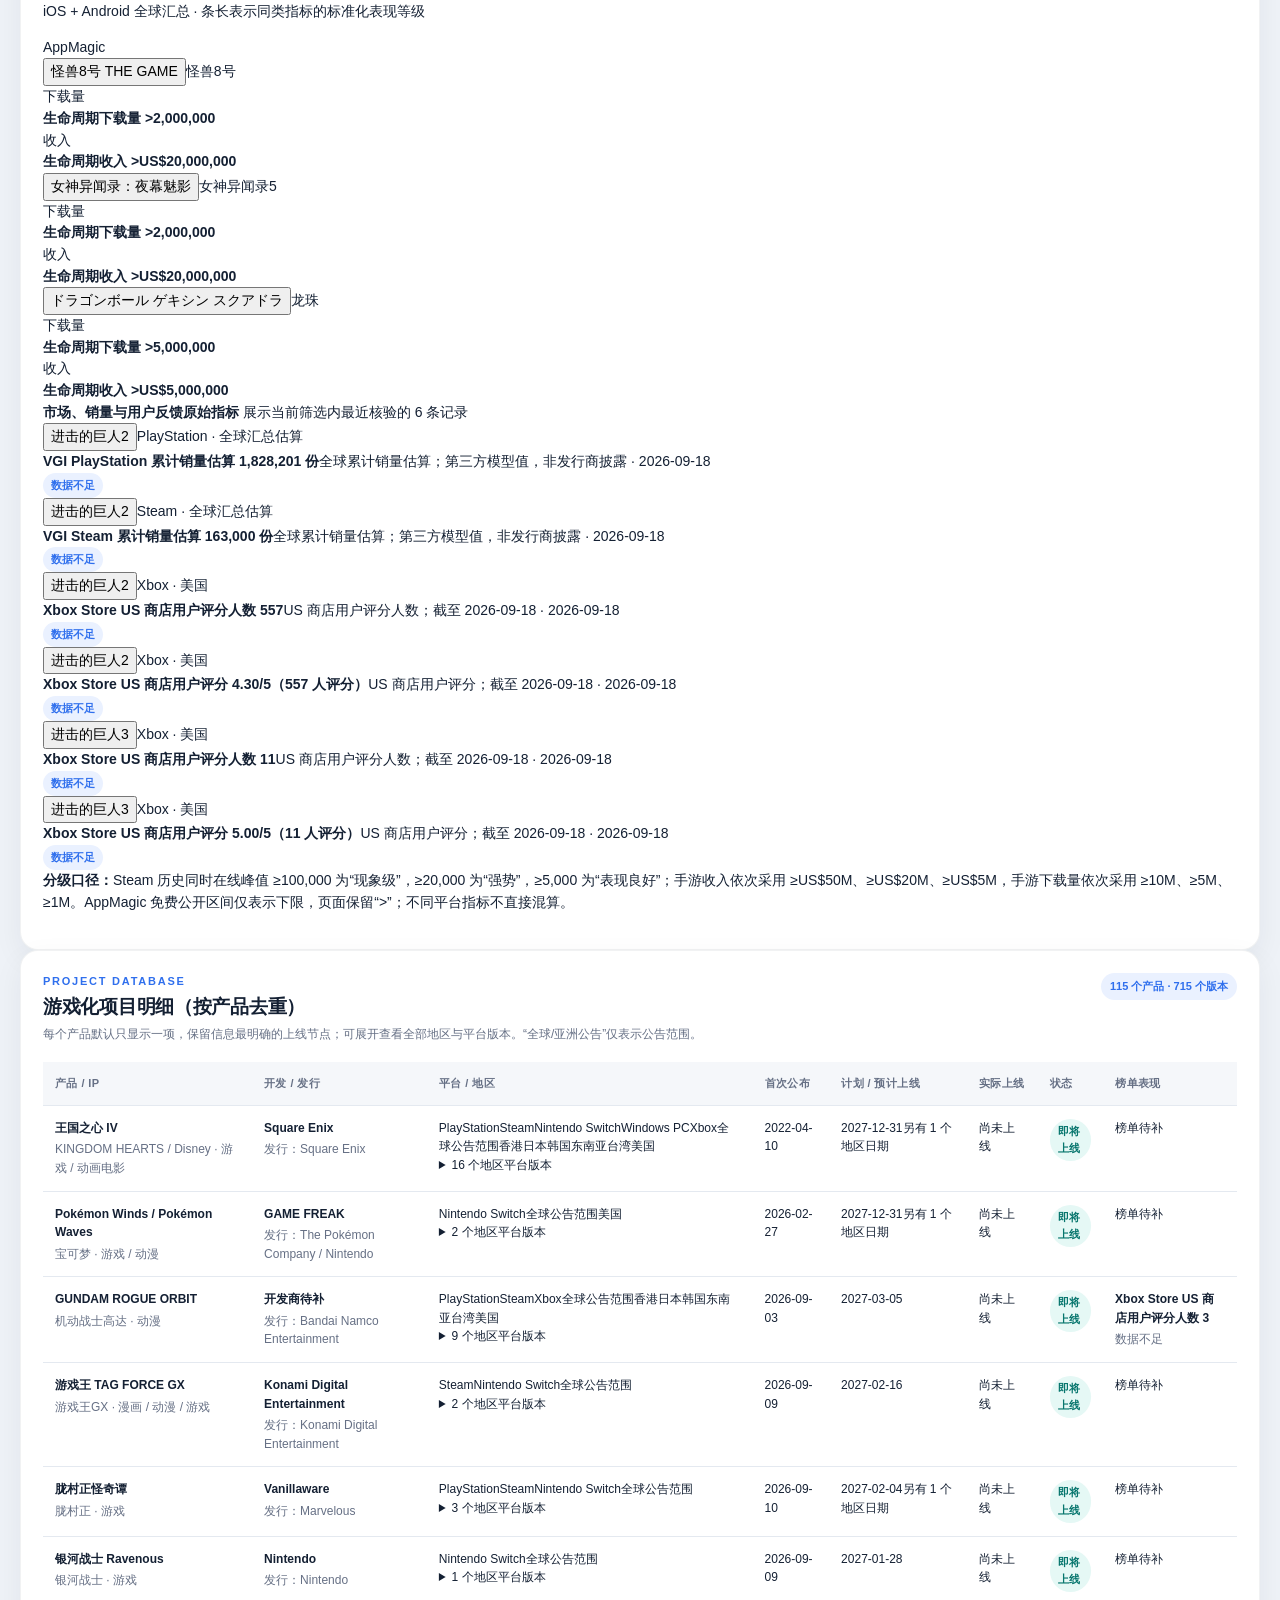
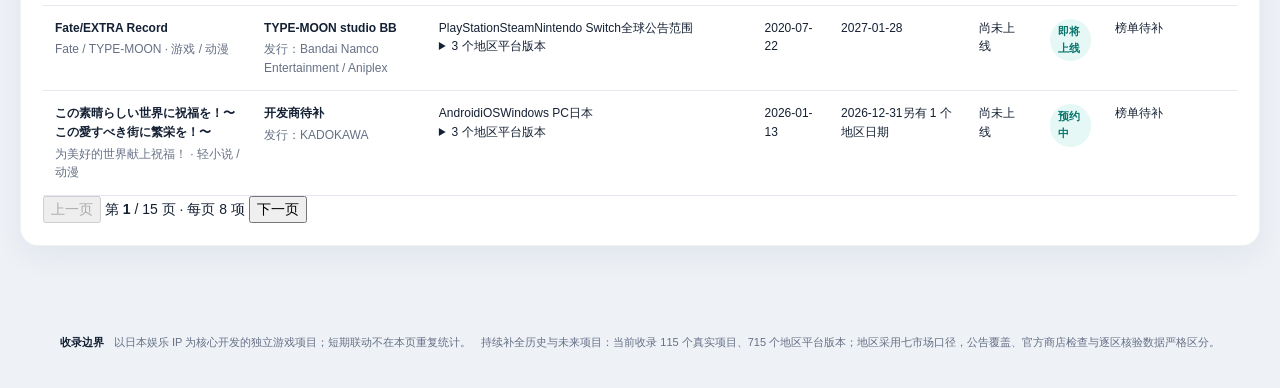
==== commit 196e0819: "Backfill historical project performance data" ====
--- a/game-projects/index.html
+++ b/game-projects/index.html
@@ -240,7 +240,7 @@
           <div>
             <span>表现数据期间</span>
             <strong id="performance-date-range-label">—</strong>
-            <small>只影响本区域的榜单、收入、销量、在线人数与用户反馈</small>
+            <small id="performance-coverage-note">只影响本区域的榜单、收入、销量、在线人数与用户反馈</small>
           </div>
           <div class="date-range-fields">
             <label>
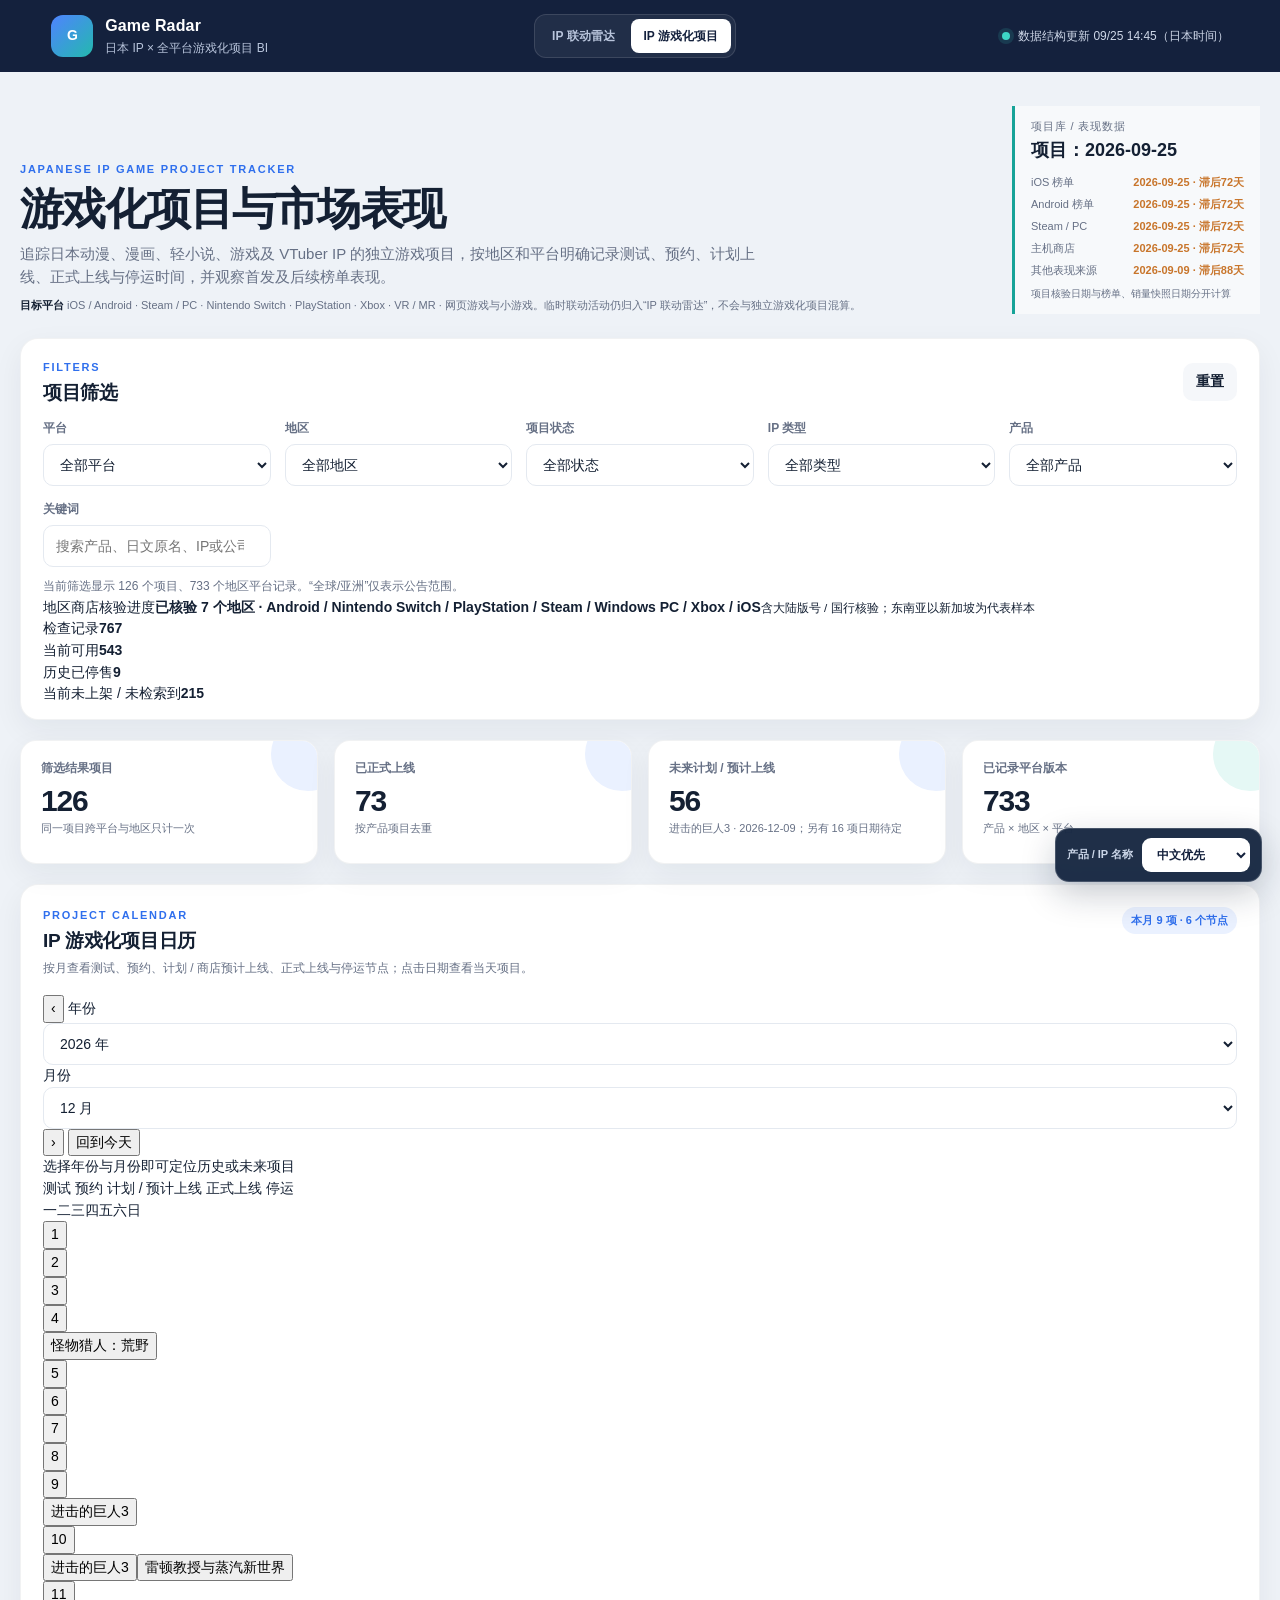
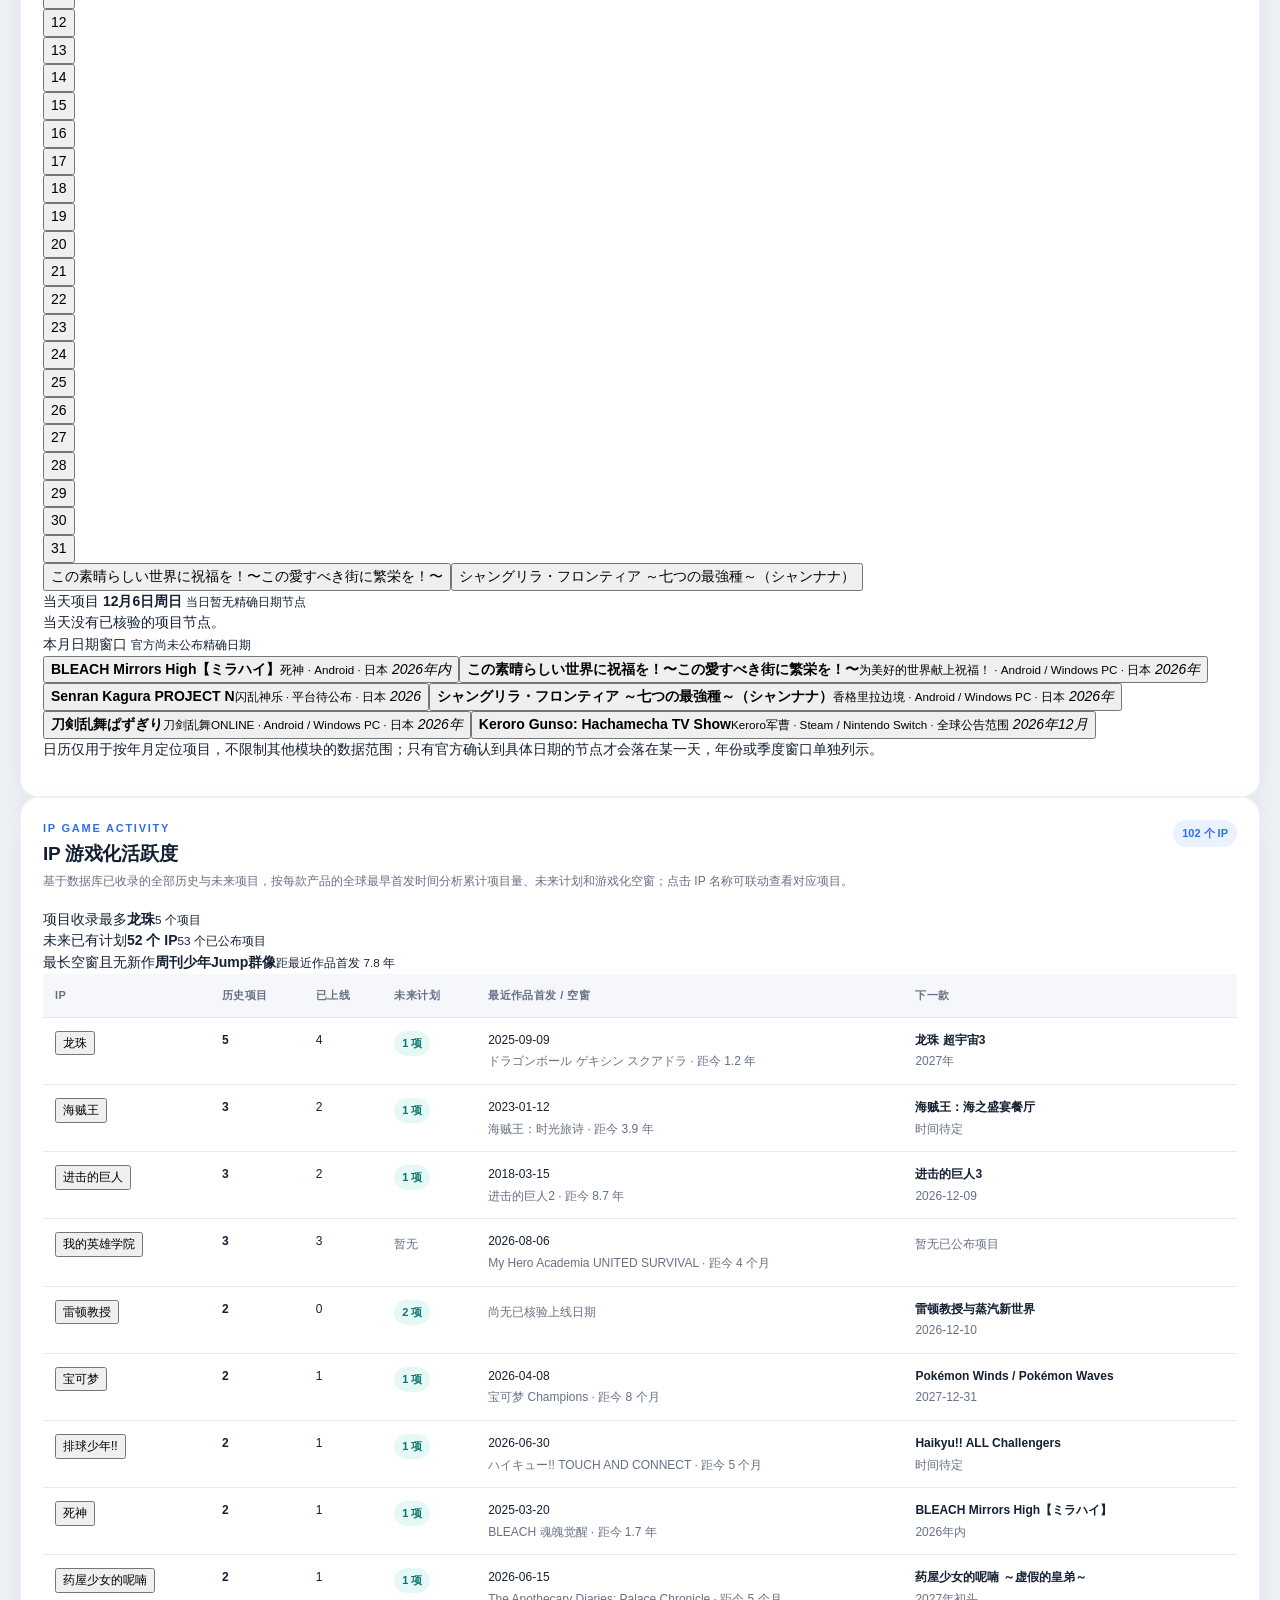
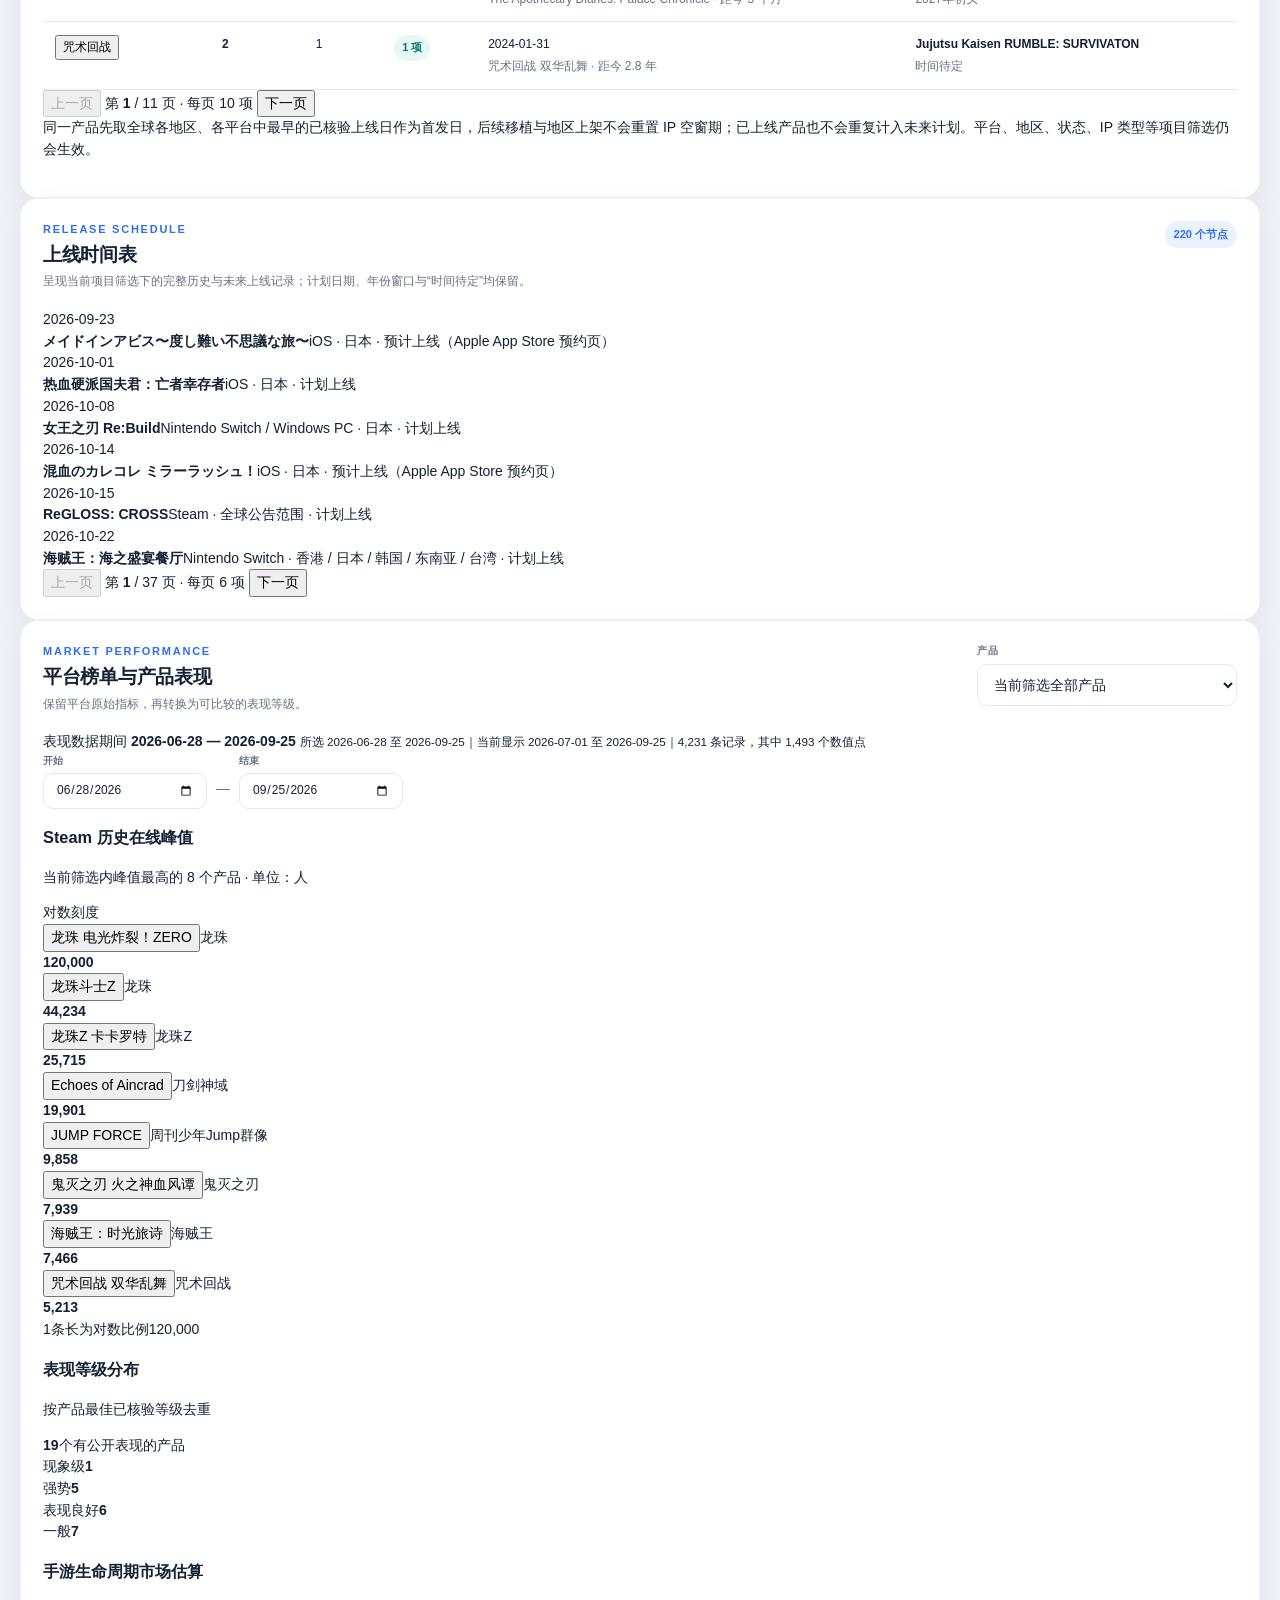
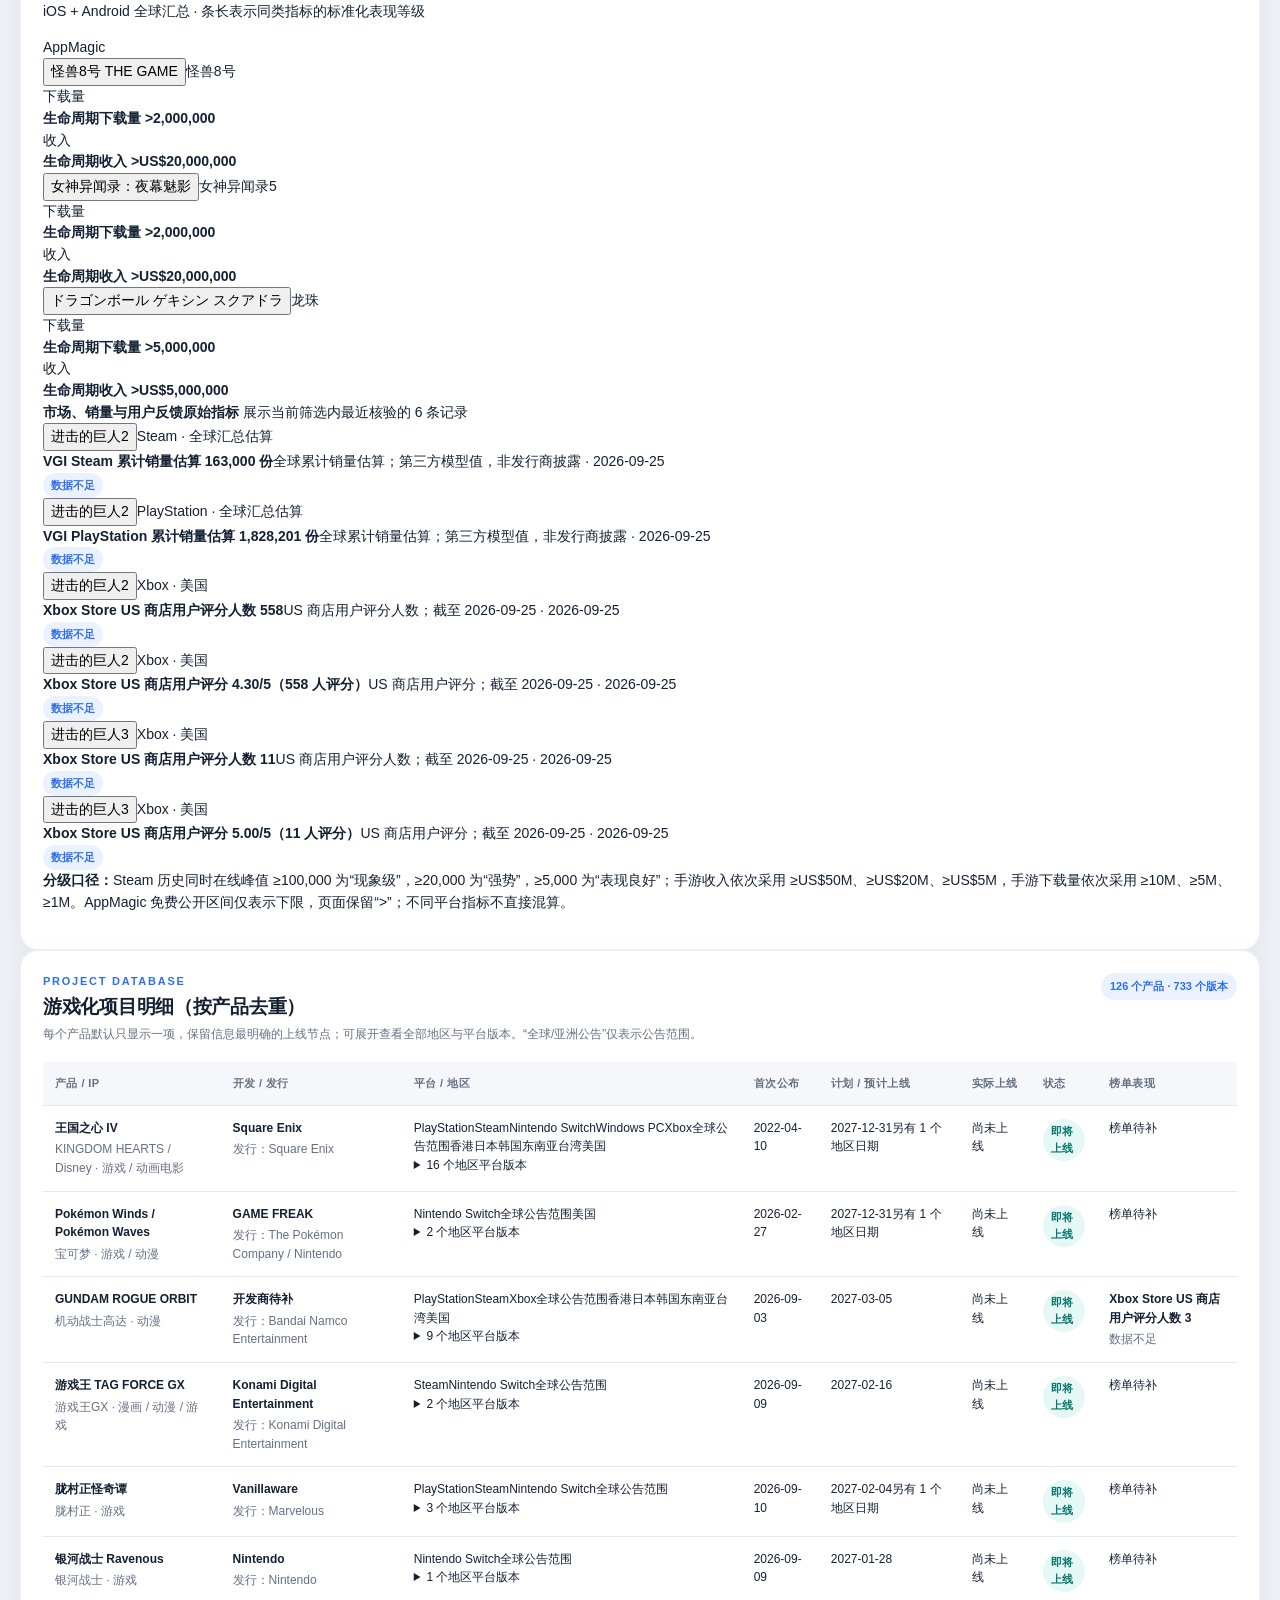
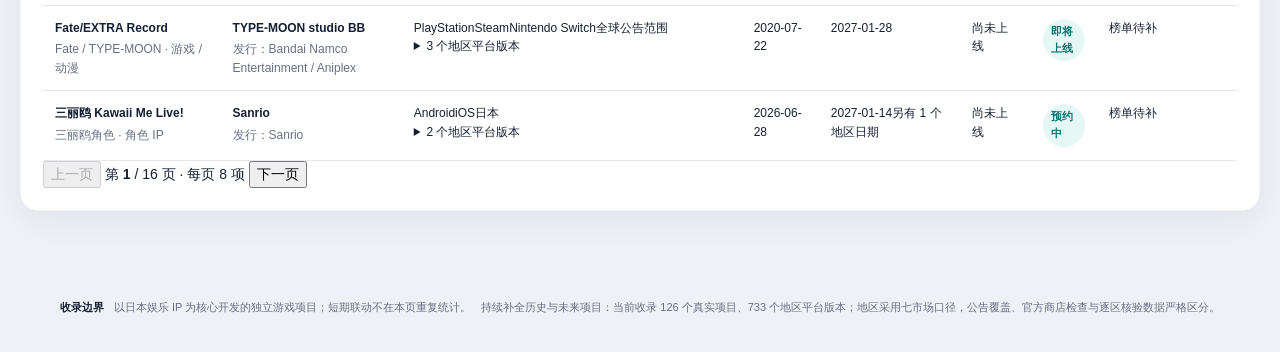
==== commit d44685ac: "Update BI 2026-09-25 14:46 JST" ====
--- a/game-projects/index.html
+++ b/game-projects/index.html
@@ -45,7 +45,7 @@
         <p class="eyebrow">JAPANESE IP GAME PROJECT TRACKER</p>
         <h1 id="page-title">游戏化项目与市场表现</h1>
         <p class="intro-copy">追踪日本动漫、漫画、轻小说、游戏及 VTuber IP 的独立游戏项目，按地区和平台明确记录测试、预约、计划上线、正式上线与停运时间，并观察首发及后续榜单表现。</p>
-        <p class="data-source-note"><strong>目标平台</strong> iOS / Android · Steam / PC · Nintendo Switch · PlayStation · Xbox · 网页游戏与小游戏。临时联动活动仍归入“IP 联动雷达”，不会与独立游戏化项目混算。</p>
+        <p class="data-source-note"><strong>目标平台</strong> iOS / Android · Steam / PC · Nintendo Switch · PlayStation · Xbox · VR / MR · 网页游戏与小游戏。临时联动活动仍归入“IP 联动雷达”，不会与独立游戏化项目混算。</p>
       </div>
       <div class="data-date source-freshness-card">
         <span>项目库 / 表现数据</span>
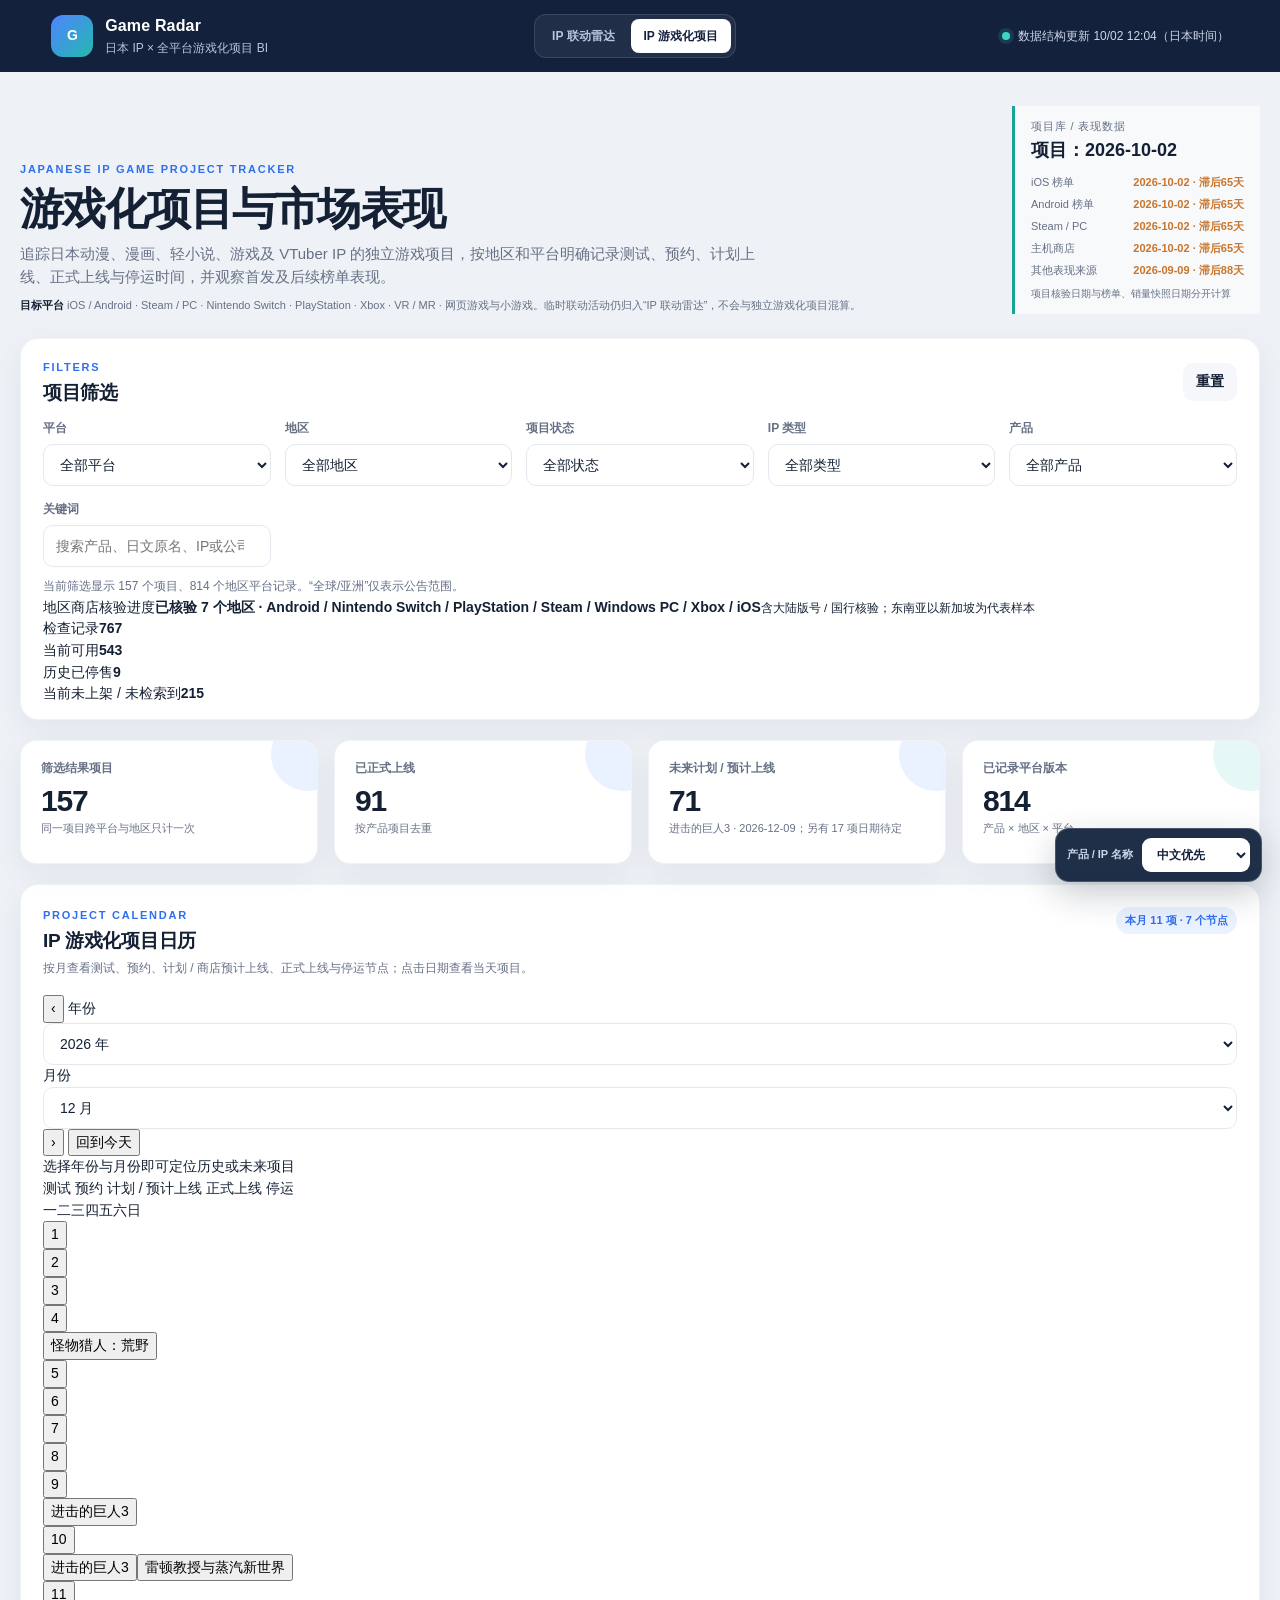
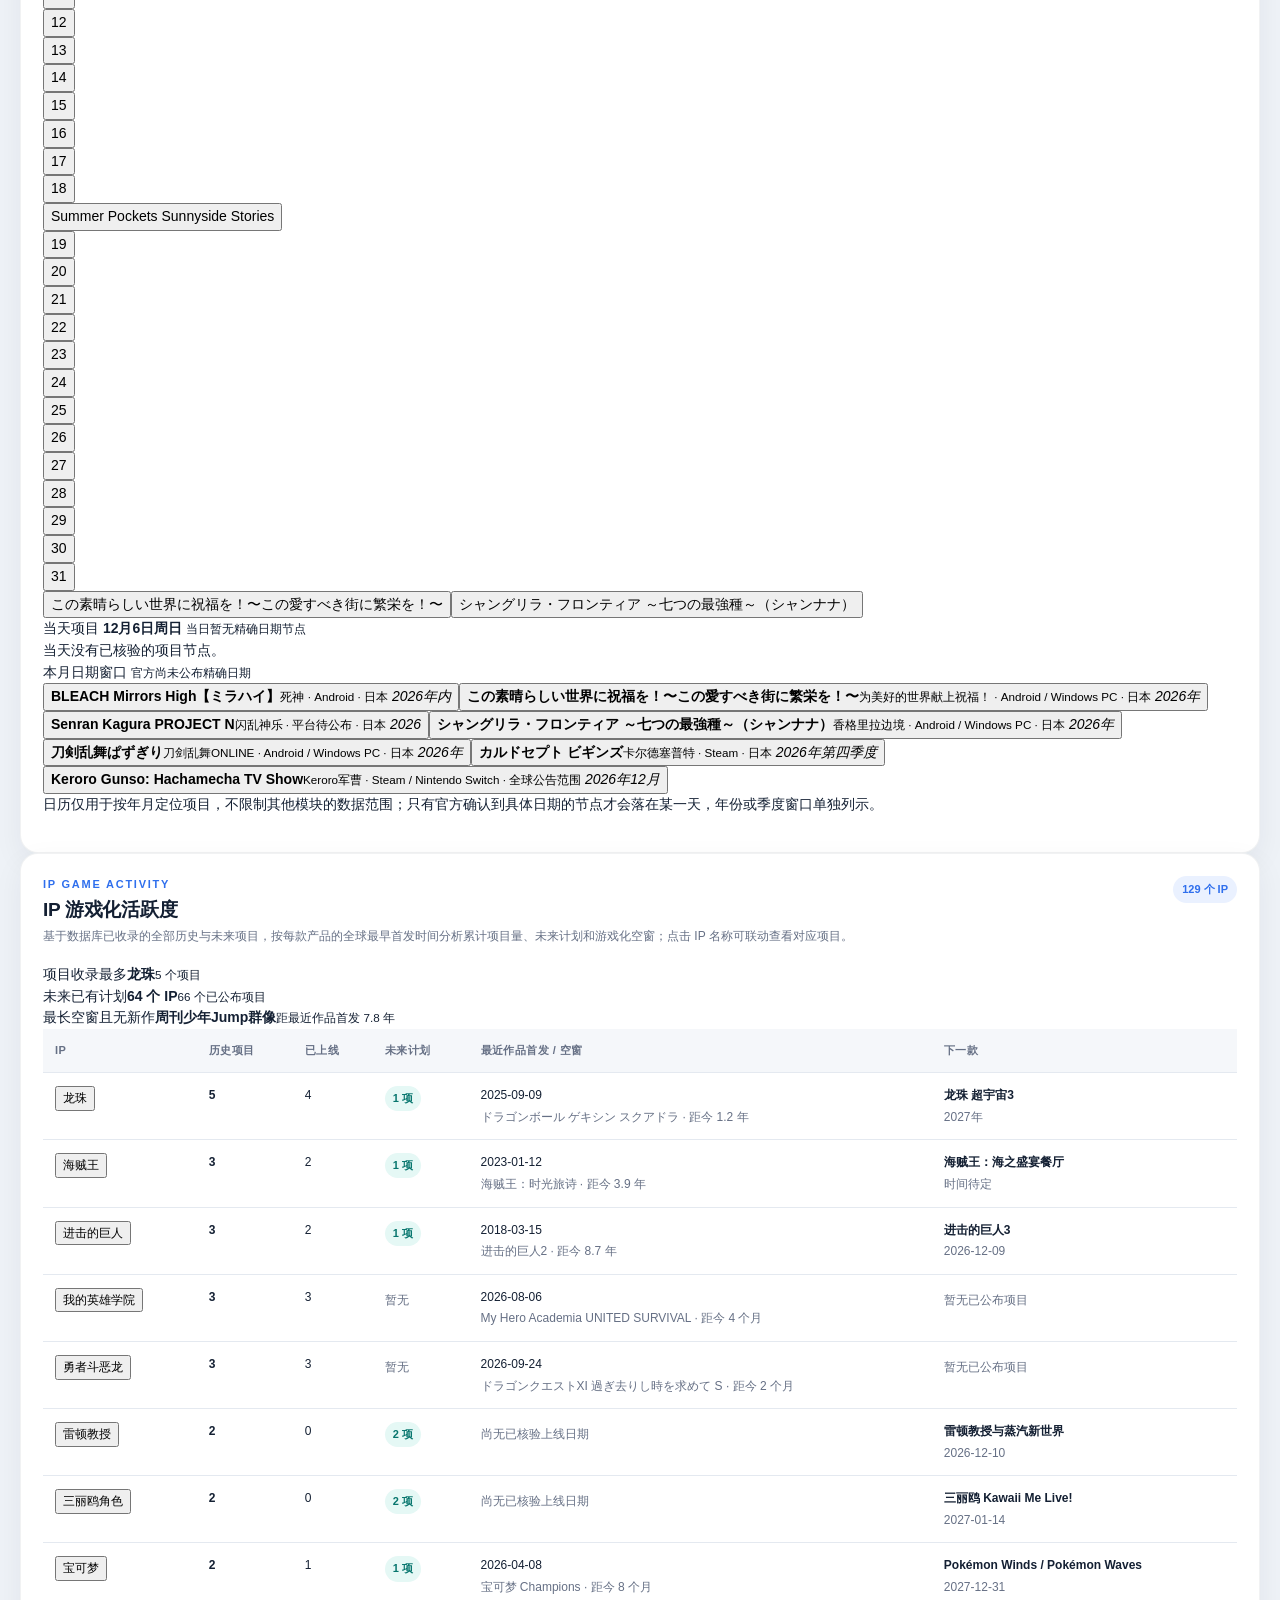
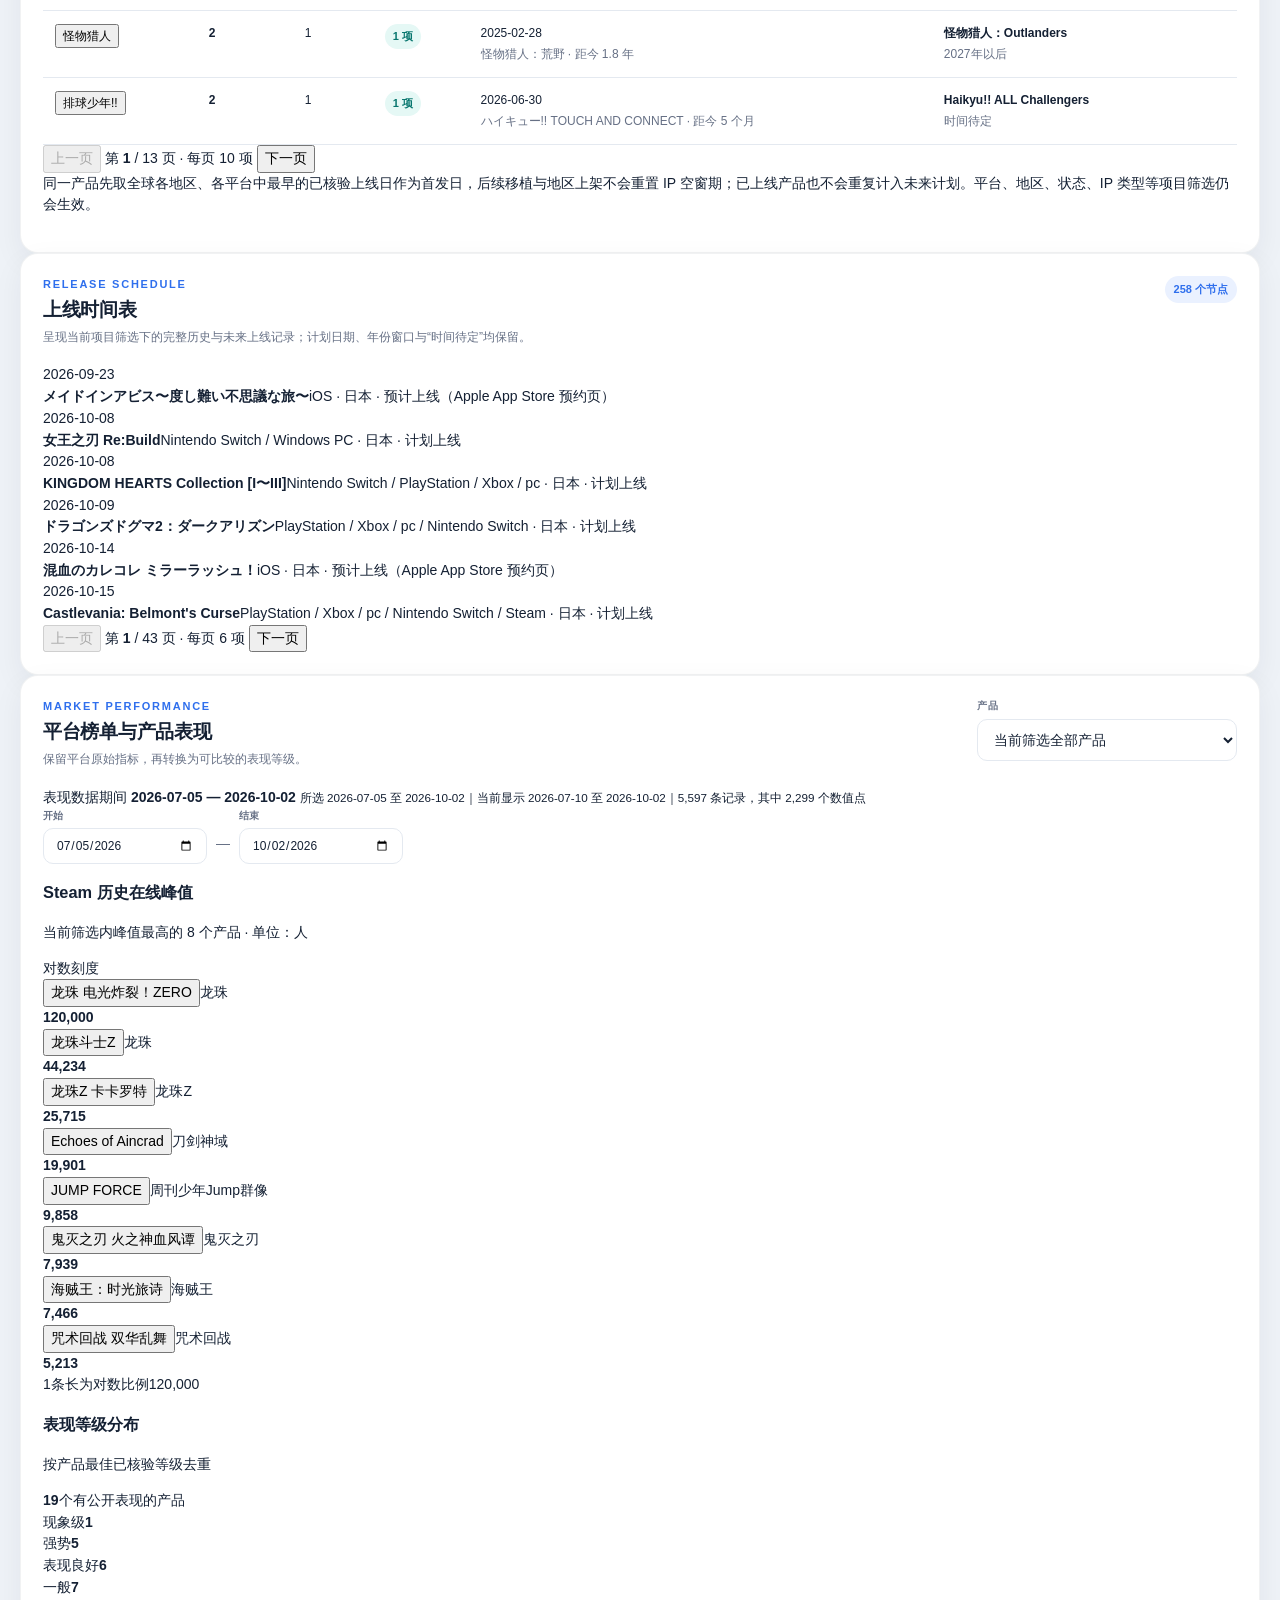
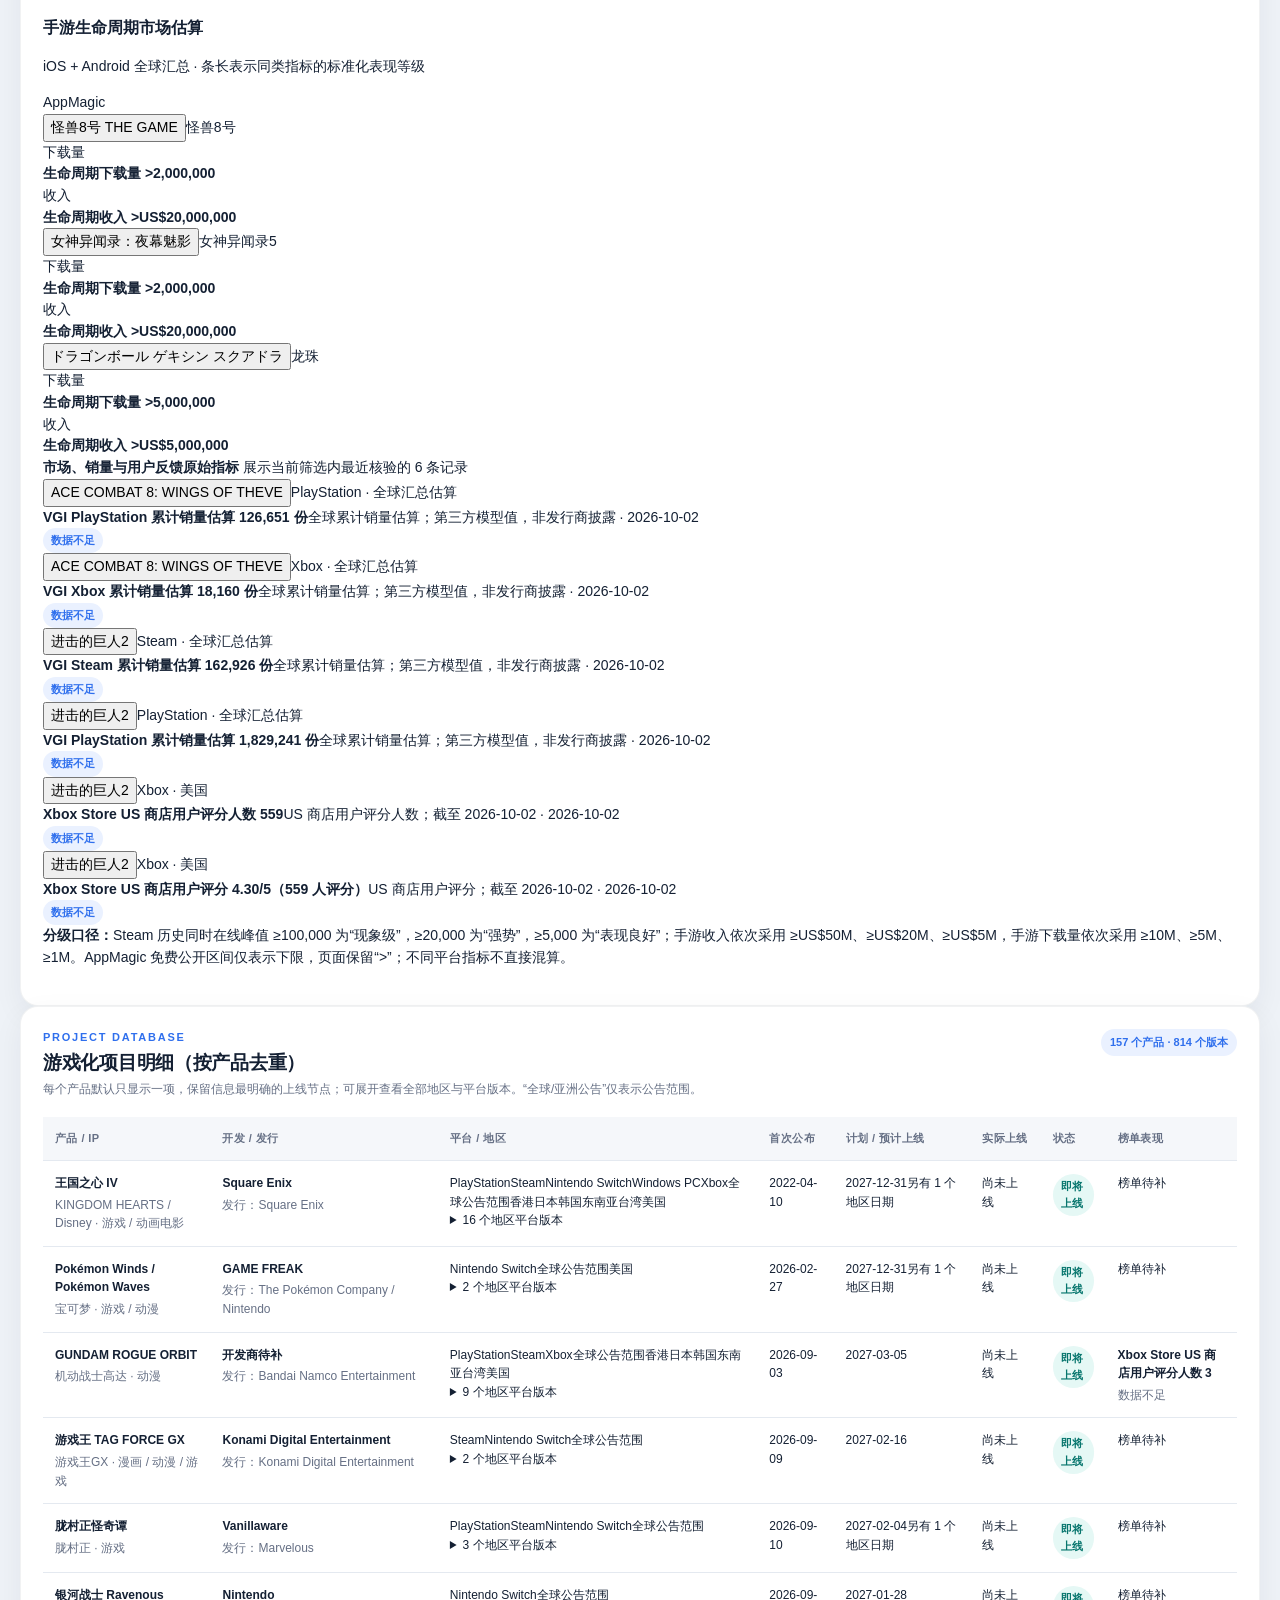
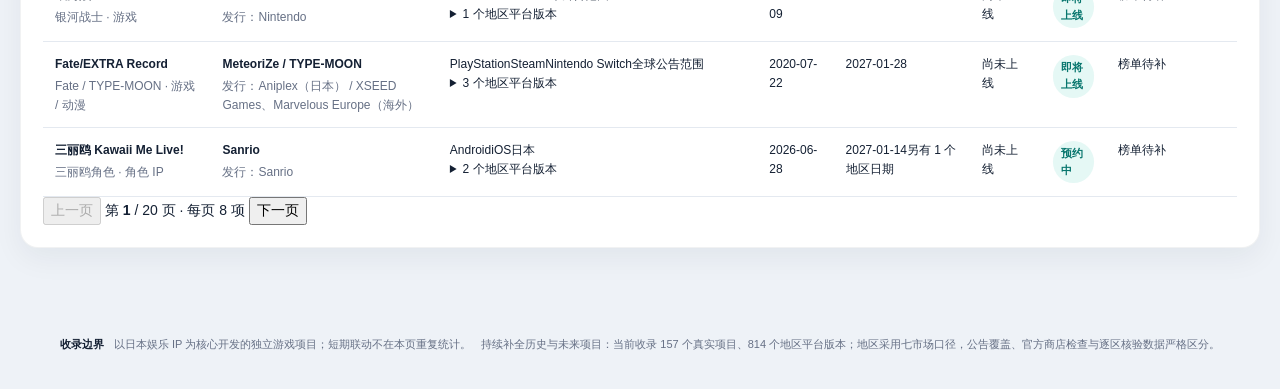
==== commit 8c94841a: "Update BI 2026-10-02 12:16 JST" ====
--- a/game-projects/index.html
+++ b/game-projects/index.html
@@ -351,7 +351,7 @@
   </footer>
 
   <script src="data/projects.js?v=20260916-android-live"></script>
-  <script src="../name-localization.js?v=20260915-language-switch1"></script>
+  <script src="../name-localization.js?v=20261002-new-collabs"></script>
   <script src="app.js?v=20260916-project-discovery1"></script>
 </body>
 </html>
